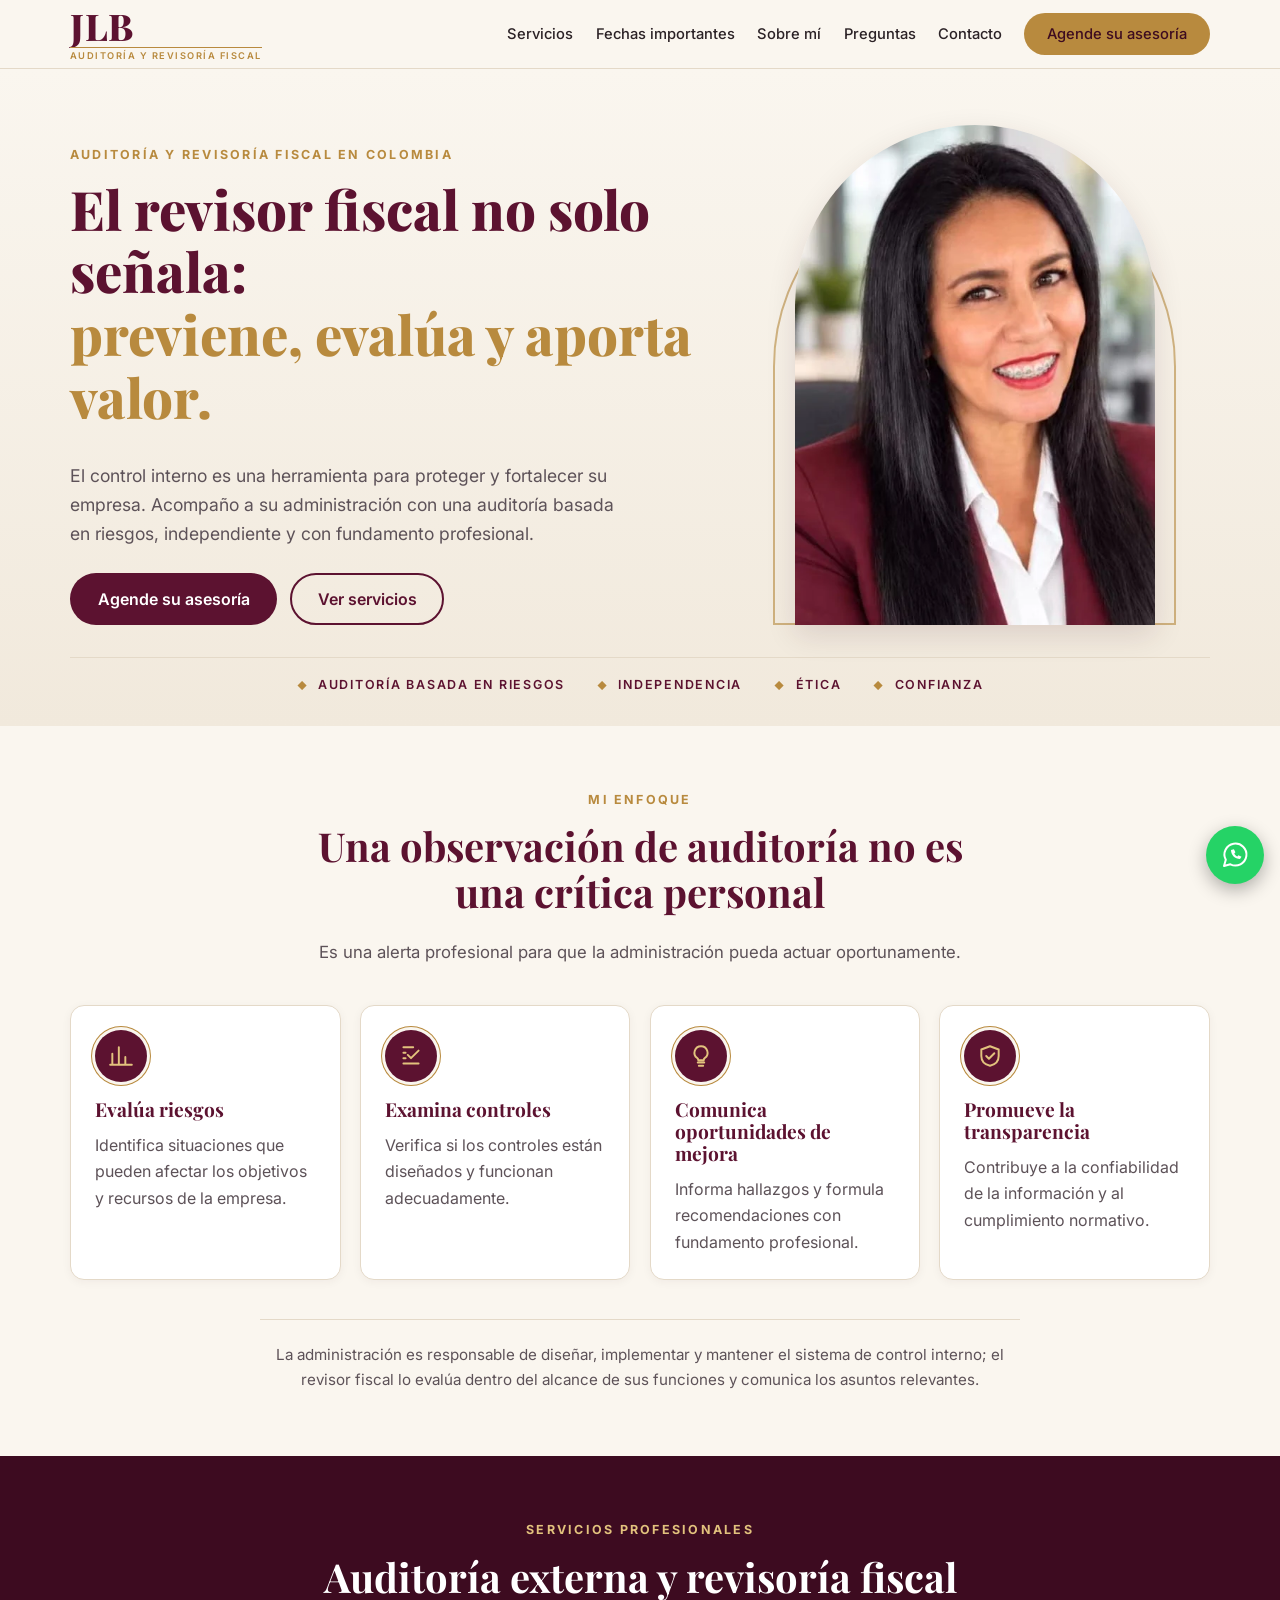
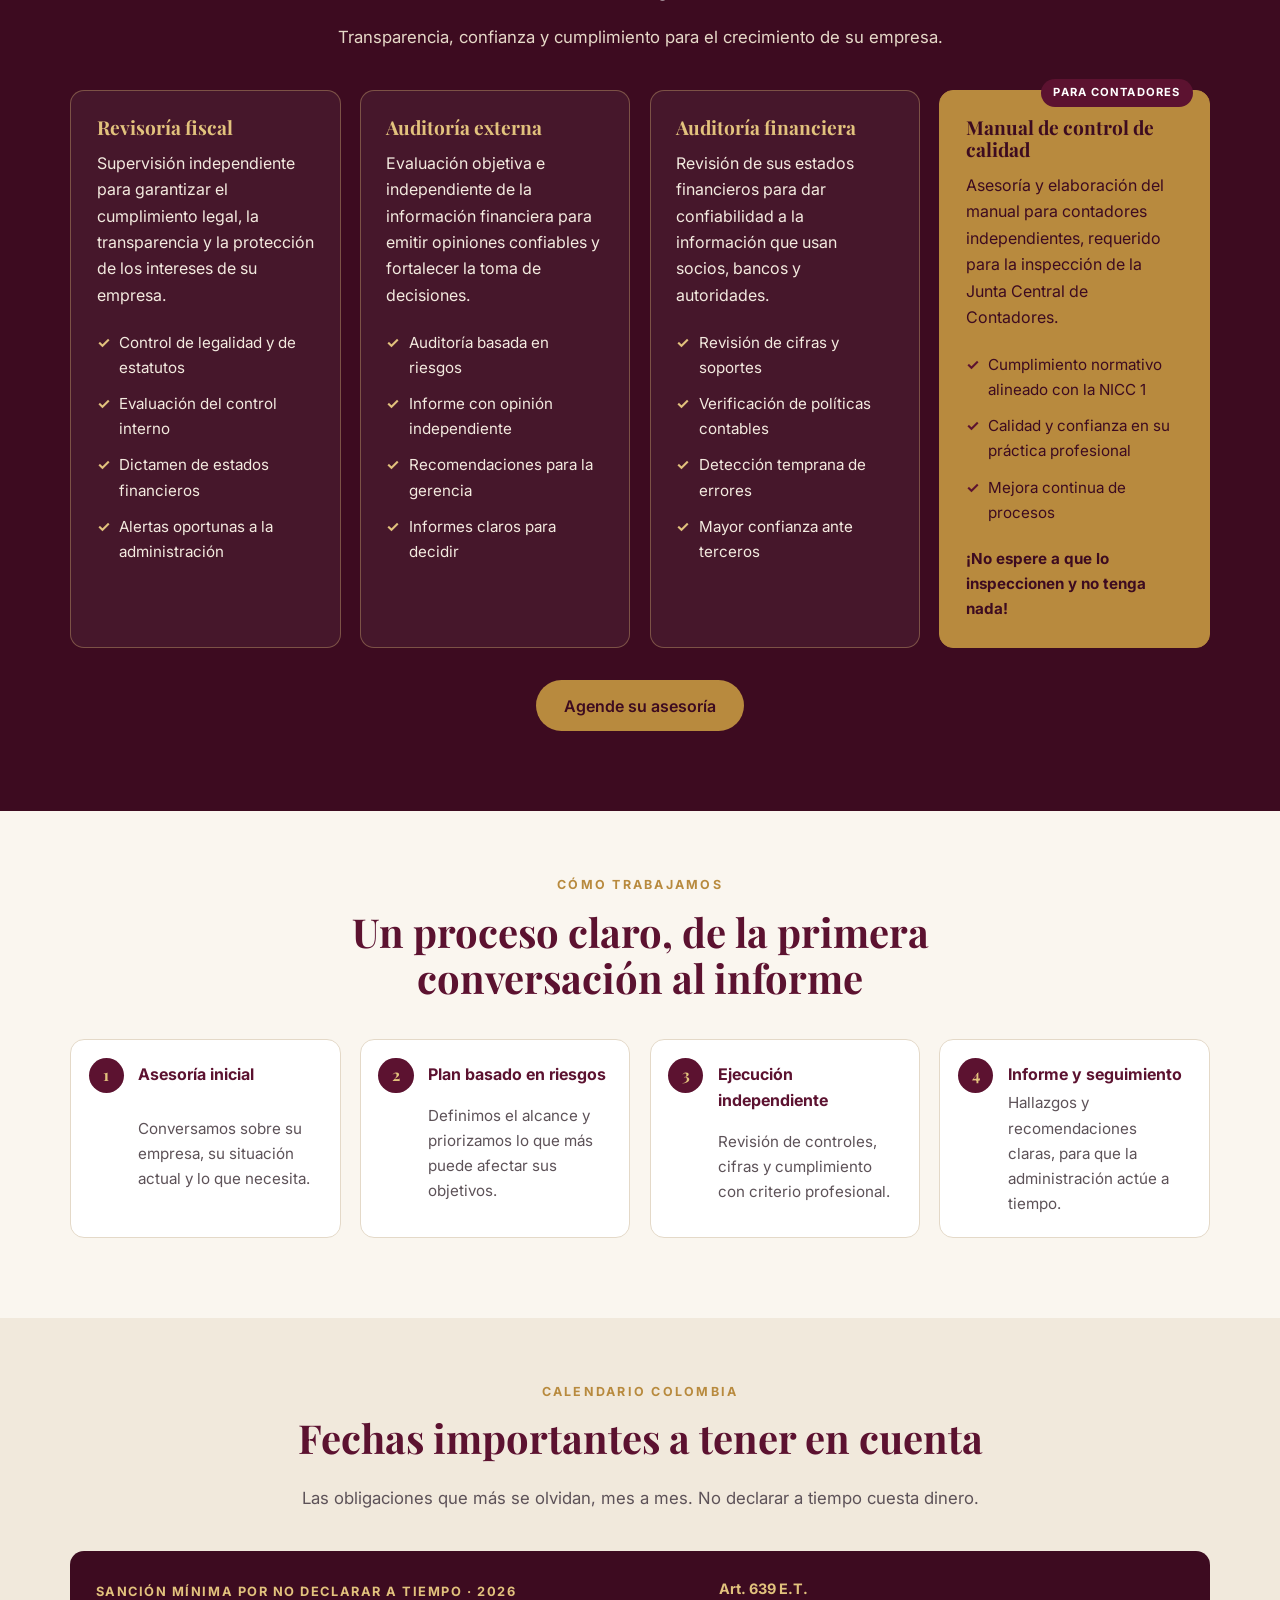
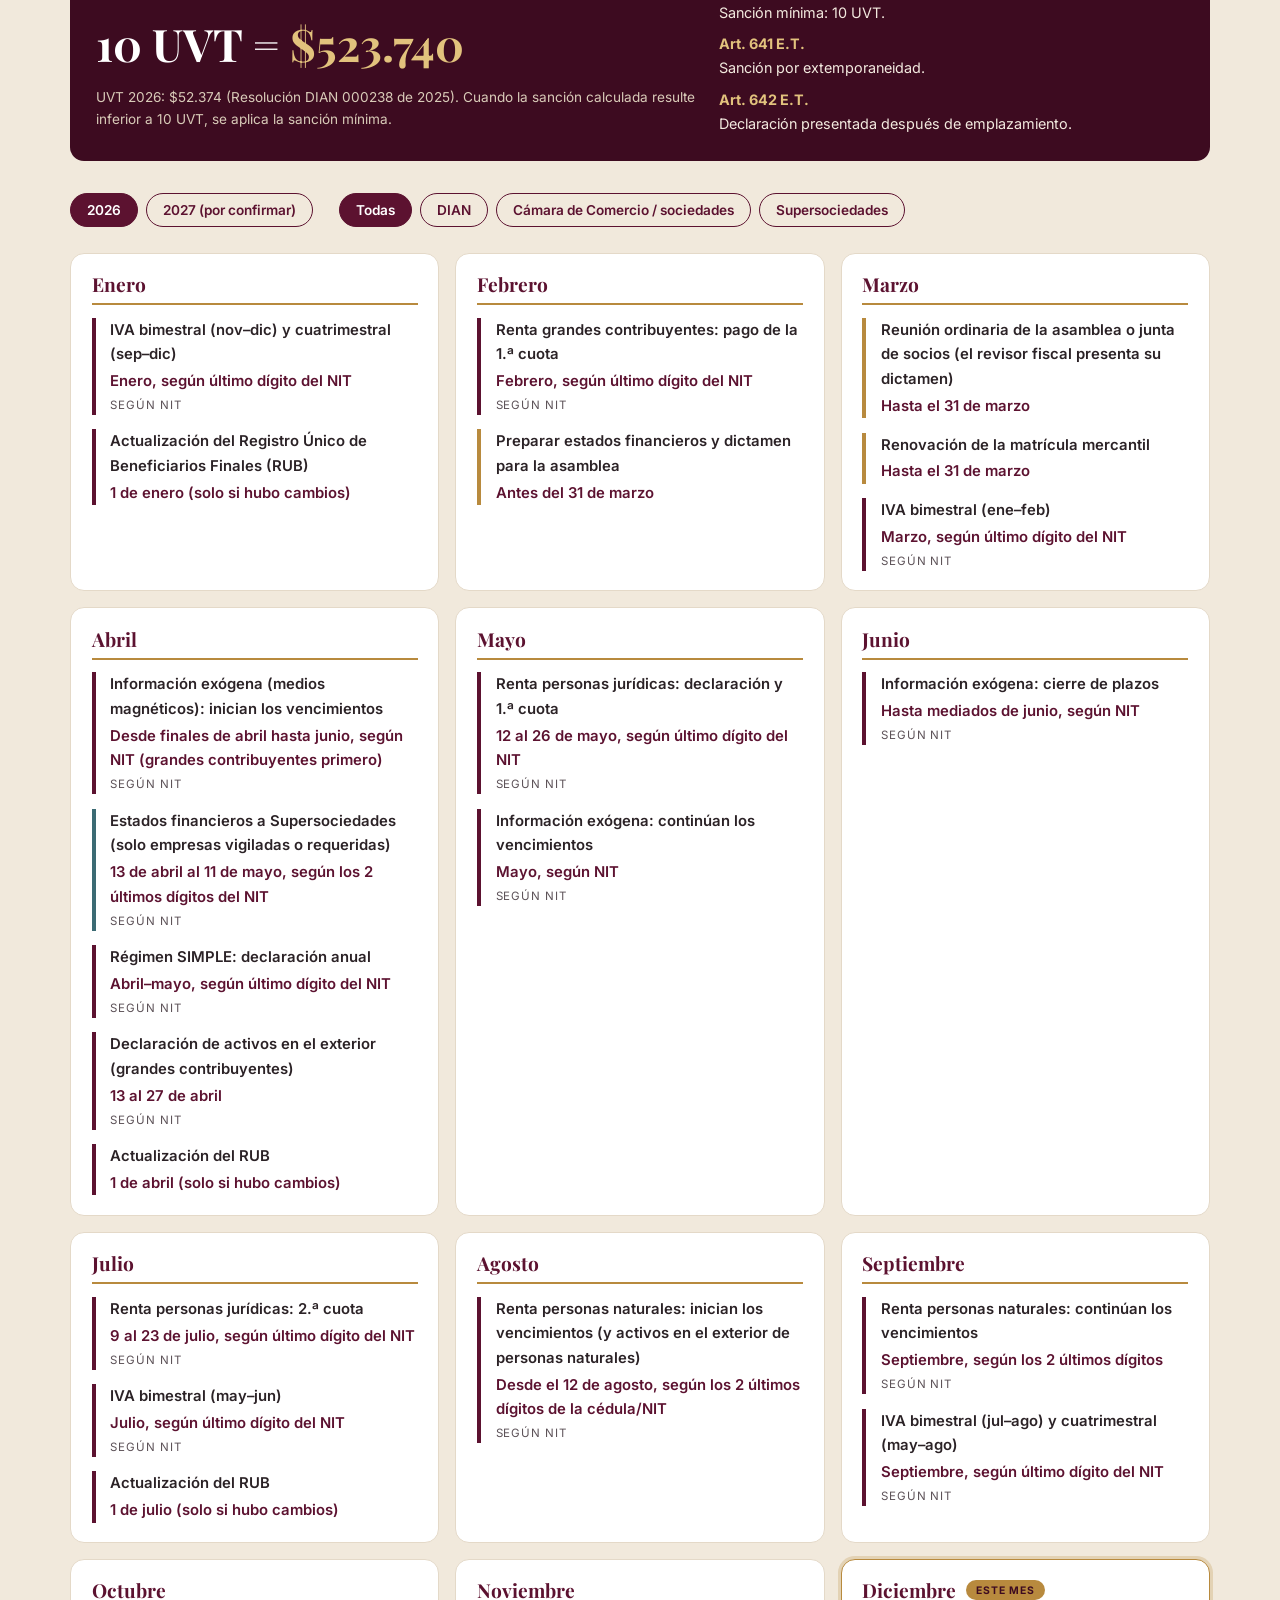
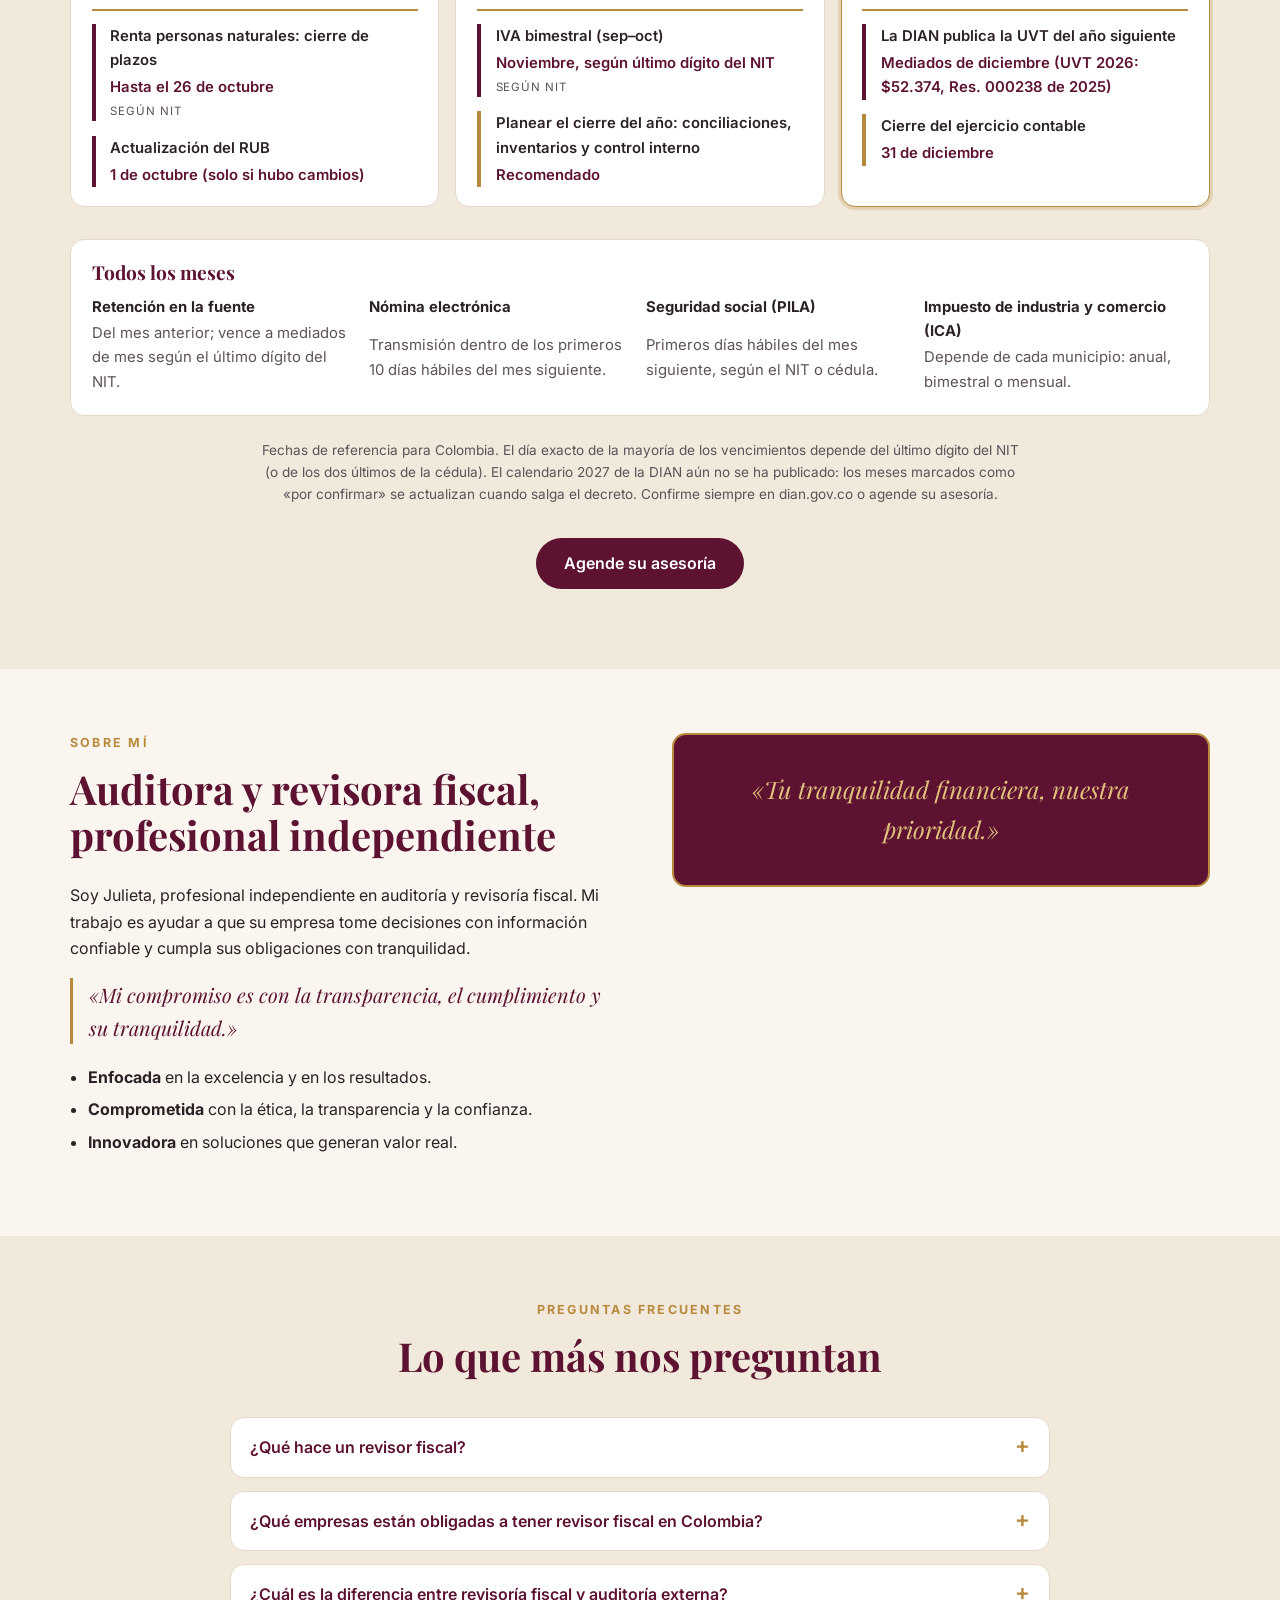
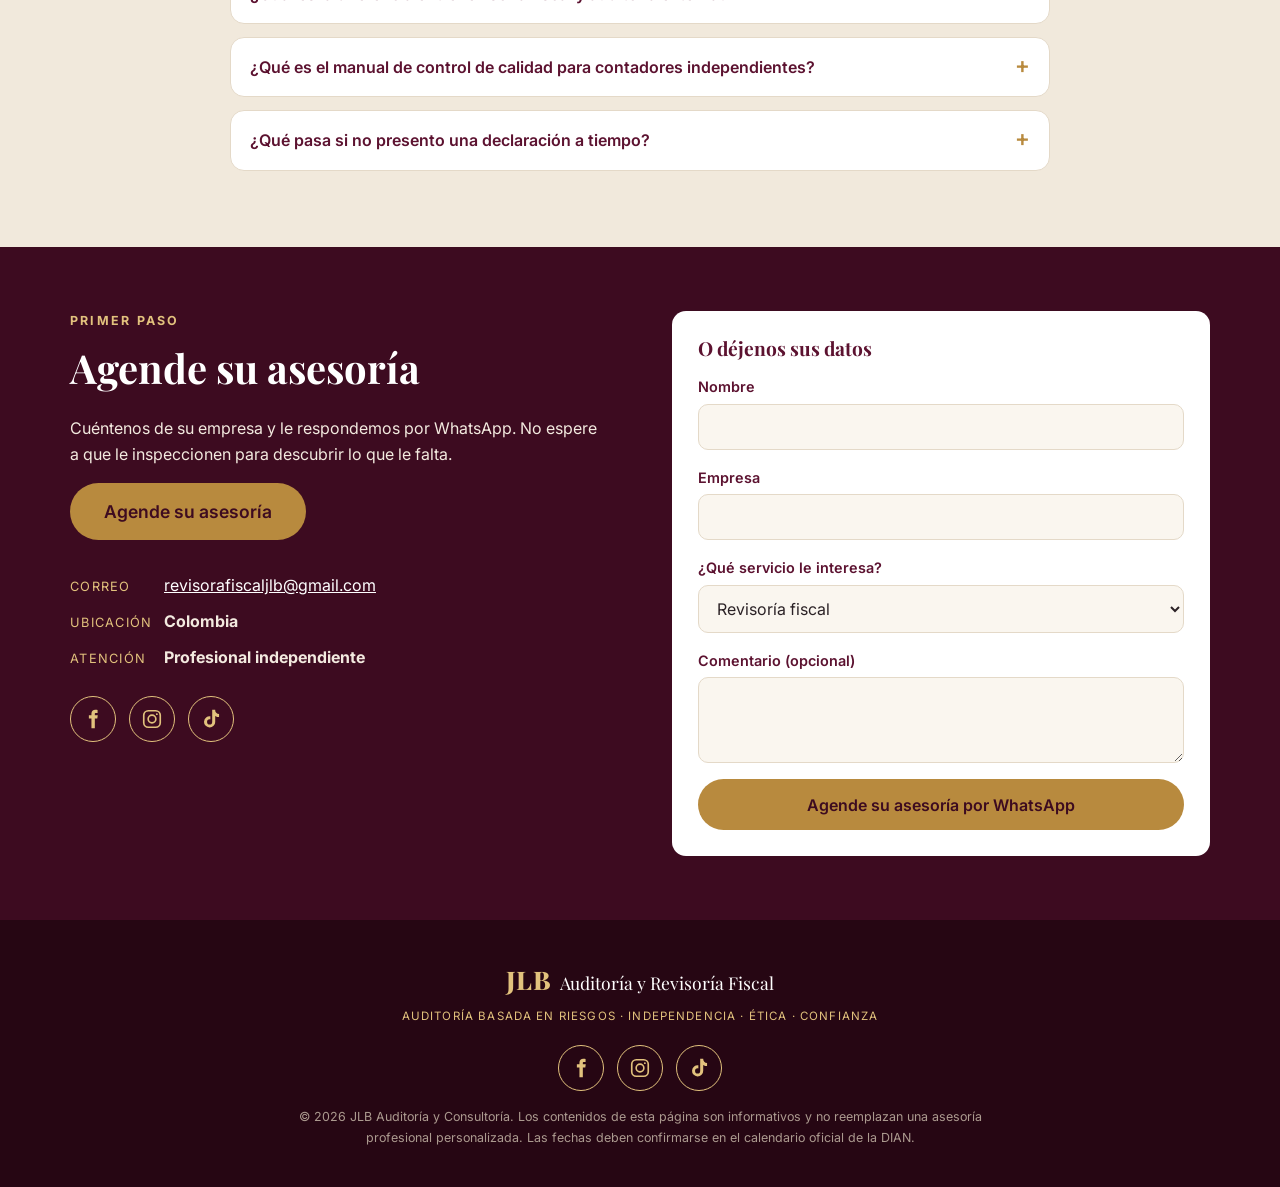
==== index.html @ ef933130 "Sitio web estático JLB Auditoría y Consultoría (versión inicial) Página responsive en HTML/CSS/JS: s" ====
<!DOCTYPE html>
<!--
  ==========================================================================
  JLB Auditoría y Consultoría · Sitio web estático (HTML + CSS + JS)
  --------------------------------------------------------------------------
  CÓMO EDITAR (guía rápida):
   - Textos de la página ............ este archivo (index.html)
   - WhatsApp, correo, botón ........ js/config.js
   - Fechas importantes ............. js/fechas.js
   - Colores y tipografías .......... css/styles.css (bloque ":root" al inicio)
   - Foto de Julieta ................ img/julieta.jpg / img/julieta.webp
  Busca la palabra "TODO" para ver lo que falta personalizar.
  Más instrucciones (dominio, Google) en LEEME.md
  ==========================================================================
-->
<html lang="es-CO">
<head>
  <meta charset="utf-8">
  <meta name="viewport" content="width=device-width, initial-scale=1">

  <!-- ===================== SEO (para aparecer en Google) ===================== -->
  <!-- Título que ve Google (idealmente 50-60 caracteres) -->
  <title>Revisoría fiscal y auditoría externa en Colombia | JLB Auditoría</title>
  <!-- Descripción que aparece bajo el título en Google (150-160 caracteres) -->
  <meta name="description" content="Revisoría fiscal, auditoría externa y financiera en Colombia. Auditoría basada en riesgos, independencia y ética. Agende su asesoría con JLB Auditoría y Consultoría.">
  <meta name="robots" content="index, follow, max-image-preview:large">
  <meta name="author" content="JLB Auditoría y Consultoría">
  <meta name="theme-color" content="#4a0e26">

  <!-- TODO: cuando compre el dominio, reemplace "https://www.jlbauditoria.com" (EJEMPLO)
       por el real aquí, en las etiquetas og:, en el JSON-LD de abajo, en sitemap.xml y robots.txt -->
  <link rel="canonical" href="https://www.jlbauditoria.com/">

  <!-- Vista previa al compartir en WhatsApp, Facebook, LinkedIn -->
  <meta property="og:type" content="website">
  <meta property="og:locale" content="es_CO">
  <meta property="og:site_name" content="JLB Auditoría y Consultoría">
  <meta property="og:title" content="Revisoría fiscal y auditoría externa en Colombia | JLB">
  <meta property="og:description" content="El revisor fiscal no solo señala: previene, evalúa y aporta valor. Agende su asesoría.">
  <meta property="og:url" content="https://www.jlbauditoria.com/">
  <meta property="og:image" content="https://www.jlbauditoria.com/img/og-image.jpg">
  <meta name="twitter:card" content="summary_large_image">

  <link rel="icon" type="image/svg+xml" href="img/favicon.svg">

  <!-- Tipografías (Google Fonts). Títulos: Playfair Display · Texto: Inter -->
  <link rel="preconnect" href="https://fonts.googleapis.com">
  <link rel="preconnect" href="https://fonts.gstatic.com" crossorigin>
  <link href="https://fonts.googleapis.com/css2?family=Inter:wght@400;500;600;700&family=Playfair+Display:wght@600;700;800&display=swap" rel="stylesheet">
  <link rel="stylesheet" href="css/styles.css">

  <!-- Datos estructurados: ayudan a Google a entender el negocio.
       TODO: al tener teléfono/ciudad/redes, se pueden agregar "telephone", "address" y "sameAs". -->
  <script type="application/ld+json">
  {
    "@context": "https://schema.org",
    "@type": "ProfessionalService",
    "name": "JLB Auditoría y Consultoría",
    "description": "Revisoría fiscal, auditoría externa y financiera, y manual de control de calidad para contadores independientes en Colombia.",
    "url": "https://www.jlbauditoria.com/",
    "image": "https://www.jlbauditoria.com/img/og-image.jpg",
    "email": "revisorafiscaljlb@gmail.com",
    "areaServed": { "@type": "Country", "name": "Colombia" },
    "knowsLanguage": "es",
    "serviceType": ["Revisoría fiscal", "Auditoría externa", "Auditoría financiera", "Manual de control de calidad para contadores"]
  }
  </script>
  <!-- Preguntas frecuentes (deben coincidir con la sección #preguntas) -->
  <script type="application/ld+json">
  {
    "@context": "https://schema.org",
    "@type": "FAQPage",
    "mainEntity": [
      { "@type": "Question", "name": "¿Qué hace un revisor fiscal?",
        "acceptedAnswer": { "@type": "Answer", "text": "Supervisa de forma independiente que la empresa cumpla la ley y sus estatutos, evalúa el control interno, da fe pública de la información financiera y alerta a la administración, a los socios y a las autoridades sobre riesgos e irregularidades." } },
      { "@type": "Question", "name": "¿Qué empresas están obligadas a tener revisor fiscal en Colombia?",
        "acceptedAnswer": { "@type": "Answer", "text": "Las sociedades por acciones, las sucursales de sociedades extranjeras y las demás sociedades comerciales cuyos activos brutos a 31 de diciembre del año anterior sean iguales o superiores a 5.000 salarios mínimos, o cuyos ingresos brutos sean iguales o superiores a 3.000 salarios mínimos (Ley 43 de 1990, art. 13). Cada caso debe verificarse." } },
      { "@type": "Question", "name": "¿Cuál es la diferencia entre revisoría fiscal y auditoría externa?",
        "acceptedAnswer": { "@type": "Answer", "text": "La revisoría fiscal es una función permanente exigida por la ley a ciertas empresas e incluye control de legalidad y fe pública. La auditoría externa es un encargo independiente, contratado de forma voluntaria o por requerimiento, que evalúa la información financiera y emite una opinión." } },
      { "@type": "Question", "name": "¿Qué es el manual de control de calidad para contadores independientes?",
        "acceptedAnswer": { "@type": "Answer", "text": "Es el documento que describe las políticas y procedimientos de calidad de la práctica profesional del contador, alineado con la NICC 1 y los estándares internacionales, y requerido en las inspecciones de la Junta Central de Contadores." } },
      { "@type": "Question", "name": "¿Qué pasa si no presento una declaración a tiempo?",
        "acceptedAnswer": { "@type": "Answer", "text": "Se genera sanción por extemporaneidad. La sanción mínima en materia tributaria es de 10 UVT; en 2026 equivale a $523.740 (UVT de $52.374)." } }
    ]
  }
  </script>
</head>

<body>
  <a class="saltar" href="#contenido">Saltar al contenido</a>

  <!-- ============================ ENCABEZADO ============================ -->
  <header class="encabezado">
    <div class="contenedor barra">
      <!-- Logo JLB (hecho con texto; para usar un archivo del logo, reemplace este bloque por <img src="img/logo.svg" alt="JLB">) -->
      <a class="logo" href="#inicio" aria-label="JLB Auditoría y Revisoría Fiscal - Inicio">
        <span class="logo-jlb">JLB</span>
        <span class="logo-sub">Auditoría y Revisoría Fiscal</span>
      </a>

      <button class="btn-menu" id="btn-menu" aria-expanded="false" aria-controls="menu" aria-label="Abrir menú">
        <span></span><span></span><span></span>
      </button>

      <nav class="menu" id="menu" aria-label="Principal">
        <a href="#servicios">Servicios</a>
        <a href="#fechas">Fechas importantes</a>
        <a href="#nosotros">Sobre mí</a>
        <a href="#preguntas">Preguntas</a>
        <a href="#contacto">Contacto</a>
        <!-- Botón WhatsApp: el número se cambia en js/config.js -->
        <a class="btn btn-dorado btn-menu-cta" data-wa data-boton href="#contacto">Agende su asesoría</a>
      </nav>
    </div>
  </header>

  <main id="contenido">

    <!-- ============================== INICIO ============================== -->
    <section class="hero" id="inicio">
      <div class="contenedor hero-grid">
        <div class="hero-texto">
          <p class="sobretitulo">Auditoría y revisoría fiscal en Colombia</p>
          <h1>El revisor fiscal no solo señala: <span>previene, evalúa y aporta valor.</span></h1>
          <p class="hero-sub">El control interno es una herramienta para proteger y fortalecer su empresa. Acompaño a su administración con una auditoría basada en riesgos, independiente y con fundamento profesional.</p>
          <div class="hero-botones">
            <a class="btn btn-vino" data-wa data-boton href="#contacto">Agende su asesoría</a>
            <a class="btn btn-borde" href="#servicios">Ver servicios</a>
          </div>
        </div>

        <figure class="hero-foto">
          <picture>
            <source srcset="img/julieta.webp" type="image/webp">
            <!-- TODO: cambiar el alt por el nombre completo de Julieta -->
            <img src="img/julieta.jpg" width="508" height="705" alt="Julieta, revisora fiscal y auditora independiente, sonriendo con saco color vino" fetchpriority="high">
          </picture>
        </figure>
      </div>

      <!-- Valores (de sus piezas gráficas) -->
      <ul class="contenedor valores" aria-label="Principios de trabajo">
        <li>Auditoría basada en riesgos</li>
        <li>Independencia</li>
        <li>Ética</li>
        <li>Confianza</li>
      </ul>
    </section>

    <!-- ============================== ENFOQUE ============================== -->
    <section class="seccion" id="enfoque">
      <div class="contenedor">
        <header class="seccion-cab">
          <p class="sobretitulo">Mi enfoque</p>
          <h2>Una observación de auditoría no es una crítica personal</h2>
          <p>Es una alerta profesional para que la administración pueda actuar oportunamente.</p>
        </header>

        <div class="tarjetas cuatro">
          <article class="tarjeta">
            <span class="icono" aria-hidden="true"><svg viewBox="0 0 24 24"><path d="M4 20V10M10 20V4M16 20v-7M22 20H2"/></svg></span>
            <h3>Evalúa riesgos</h3>
            <p>Identifica situaciones que pueden afectar los objetivos y recursos de la empresa.</p>
          </article>
          <article class="tarjeta">
            <span class="icono" aria-hidden="true"><svg viewBox="0 0 24 24"><path d="M9 11l3 3 7-7M5 4h9M5 9h2M5 14h2M5 19h14"/></svg></span>
            <h3>Examina controles</h3>
            <p>Verifica si los controles están diseñados y funcionan adecuadamente.</p>
          </article>
          <article class="tarjeta">
            <span class="icono" aria-hidden="true"><svg viewBox="0 0 24 24"><path d="M9 18h6M10 21h4M12 3a6 6 0 0 0-3.5 10.9c.6.5 1 1.2 1 2v.1h5v-.1c0-.8.4-1.5 1-2A6 6 0 0 0 12 3z"/></svg></span>
            <h3>Comunica oportunidades de mejora</h3>
            <p>Informa hallazgos y formula recomendaciones con fundamento profesional.</p>
          </article>
          <article class="tarjeta">
            <span class="icono" aria-hidden="true"><svg viewBox="0 0 24 24"><path d="M12 3l8 3v6c0 5-3.5 8-8 9-4.5-1-8-4-8-9V6l8-3zM8.5 12l2.5 2.5L16 9.5"/></svg></span>
            <h3>Promueve la transparencia</h3>
            <p>Contribuye a la confiabilidad de la información y al cumplimiento normativo.</p>
          </article>
        </div>

        <p class="nota-responsabilidad">La administración es responsable de diseñar, implementar y mantener el sistema de control interno; el revisor fiscal lo evalúa dentro del alcance de sus funciones y comunica los asuntos relevantes.</p>
      </div>
    </section>

    <!-- ============================= SERVICIOS ============================= -->
    <section class="seccion seccion-oscura" id="servicios">
      <div class="contenedor">
        <header class="seccion-cab">
          <p class="sobretitulo">Servicios profesionales</p>
          <h2>Auditoría externa y revisoría fiscal</h2>
          <p>Transparencia, confianza y cumplimiento para el crecimiento de su empresa.</p>
        </header>

        <div class="tarjetas servicios">
          <article class="servicio">
            <h3>Revisoría fiscal</h3>
            <p>Supervisión independiente para garantizar el cumplimiento legal, la transparencia y la protección de los intereses de su empresa.</p>
            <ul>
              <li>Control de legalidad y de estatutos</li>
              <li>Evaluación del control interno</li>
              <li>Dictamen de estados financieros</li>
              <li>Alertas oportunas a la administración</li>
            </ul>
          </article>

          <article class="servicio">
            <h3>Auditoría externa</h3>
            <p>Evaluación objetiva e independiente de la información financiera para emitir opiniones confiables y fortalecer la toma de decisiones.</p>
            <ul>
              <li>Auditoría basada en riesgos</li>
              <li>Informe con opinión independiente</li>
              <li>Recomendaciones para la gerencia</li>
              <li>Informes claros para decidir</li>
            </ul>
          </article>

          <article class="servicio">
            <h3>Auditoría financiera</h3>
            <p>Revisión de sus estados financieros para dar confiabilidad a la información que usan socios, bancos y autoridades.</p>
            <ul>
              <li>Revisión de cifras y soportes</li>
              <li>Verificación de políticas contables</li>
              <li>Detección temprana de errores</li>
              <li>Mayor confianza ante terceros</li>
            </ul>
          </article>

          <article class="servicio destacado">
            <span class="cinta">Para contadores</span>
            <h3>Manual de control de calidad</h3>
            <p>Asesoría y elaboración del manual para contadores independientes, requerido para la inspección de la Junta Central de Contadores.</p>
            <ul>
              <li>Cumplimiento normativo alineado con la NICC 1</li>
              <li>Calidad y confianza en su práctica profesional</li>
              <li>Mejora continua de procesos</li>
            </ul>
            <p class="alerta">¡No espere a que lo inspeccionen y no tenga nada!</p>
          </article>
        </div>

        <p class="centro"><a class="btn btn-dorado" data-wa data-boton href="#contacto">Agende su asesoría</a></p>
      </div>
    </section>

    <!-- ========================== COMO TRABAJAMOS ========================== -->
    <section class="seccion" id="proceso">
      <div class="contenedor">
        <header class="seccion-cab">
          <p class="sobretitulo">Cómo trabajamos</p>
          <h2>Un proceso claro, de la primera conversación al informe</h2>
        </header>
        <!-- TODO: ajustar estos pasos a la metodología real de Julieta -->
        <ol class="pasos">
          <li><strong>Asesoría inicial</strong><span>Conversamos sobre su empresa, su situación actual y lo que necesita.</span></li>
          <li><strong>Plan basado en riesgos</strong><span>Definimos el alcance y priorizamos lo que más puede afectar sus objetivos.</span></li>
          <li><strong>Ejecución independiente</strong><span>Revisión de controles, cifras y cumplimiento con criterio profesional.</span></li>
          <li><strong>Informe y seguimiento</strong><span>Hallazgos y recomendaciones claras, para que la administración actúe a tiempo.</span></li>
        </ol>
      </div>
    </section>

    <!-- ========================= FECHAS IMPORTANTES ========================= -->
    <section class="seccion seccion-marfil" id="fechas">
      <div class="contenedor">
        <header class="seccion-cab">
          <p class="sobretitulo">Calendario Colombia</p>
          <h2>Fechas importantes a tener en cuenta</h2>
          <p>Las obligaciones que más se olvidan, mes a mes. No declarar a tiempo cuesta dinero.</p>
        </header>

        <!-- Sanción mínima (de su pieza gráfica "Valor de la sanción mínima"). Valor 2026: UVT $52.374 x 10 -->
        <aside class="sancion">
          <div>
            <p class="sancion-tit">Sanción mínima por no declarar a tiempo · 2026</p>
            <p class="sancion-valor">10 UVT = <strong>$523.740</strong></p>
            <p class="sancion-peq">UVT 2026: $52.374 (Resolución DIAN 000238 de 2025). Cuando la sanción calculada resulte inferior a 10 UVT, se aplica la sanción mínima.</p>
          </div>
          <ul class="sancion-art">
            <li><strong>Art. 639 E.T.</strong> Sanción mínima: 10 UVT.</li>
            <li><strong>Art. 641 E.T.</strong> Sanción por extemporaneidad.</li>
            <li><strong>Art. 642 E.T.</strong> Declaración presentada después de emplazamiento.</li>
          </ul>
        </aside>

        <!-- Controles: año y tipo de obligación -->
        <div class="controles">
          <div class="grupo" role="group" aria-label="Año">
            <button type="button" class="chip" data-anio-btn="2026" aria-pressed="true">2026</button>
            <button type="button" class="chip" data-anio-btn="2027" aria-pressed="false">2027 (por confirmar)</button>
          </div>
          <div class="grupo" role="group" aria-label="Tipo de obligación">
            <button type="button" class="chip" data-filtro="todas" aria-pressed="true">Todas</button>
            <button type="button" class="chip" data-filtro="dian" aria-pressed="false">DIAN</button>
            <button type="button" class="chip" data-filtro="mercantil" aria-pressed="false">Cámara de Comercio / sociedades</button>
            <button type="button" class="chip" data-filtro="super" aria-pressed="false">Supersociedades</button>
          </div>
        </div>

        <!-- Las tarjetas por mes las dibuja js/main.js con los datos de js/fechas.js -->
        <div class="meses" id="fechas-lista">
          <noscript><p>Active JavaScript para ver el calendario, o consulte el calendario oficial en dian.gov.co.</p></noscript>
        </div>

        <div class="mensuales">
          <h3>Todos los meses</h3>
          <ul id="fechas-mensuales"></ul>
        </div>

        <p class="aviso" id="fechas-aviso"></p>
        <p class="centro"><a class="btn btn-vino" data-wa data-wa-msg="Hola Julieta, quiero revisar las fechas y obligaciones de mi empresa." data-boton href="#contacto">Agende su asesoría</a></p>
      </div>
    </section>

    <!-- ============================== SOBRE MÍ ============================== -->
    <section class="seccion" id="nosotros">
      <div class="contenedor dos-col">
        <div>
          <p class="sobretitulo">Sobre mí</p>
          <h2>Auditora y revisora fiscal, profesional independiente</h2>
          <!-- TODO: reemplazar por la biografía real de Julieta: nombre completo, formación,
               tarjeta profesional, años de experiencia, sectores donde ha trabajado. -->
          <p>Soy Julieta, profesional independiente en auditoría y revisoría fiscal. Mi trabajo es ayudar a que su empresa tome decisiones con información confiable y cumpla sus obligaciones con tranquilidad.</p>
          <p class="compromiso">«Mi compromiso es con la transparencia, el cumplimiento y su tranquilidad.»</p>
          <ul class="atributos">
            <li><strong>Enfocada</strong> en la excelencia y en los resultados.</li>
            <li><strong>Comprometida</strong> con la ética, la transparencia y la confianza.</li>
            <li><strong>Innovadora</strong> en soluciones que generan valor real.</li>
          </ul>
        </div>
        <!-- TODO: cuando haya una foto de oficina/equipo, se puede agregar aquí -->
        <aside class="cita">
          <p>«Tu tranquilidad financiera, nuestra prioridad.»</p>
        </aside>
      </div>
    </section>

    <!-- ========================= PREGUNTAS FRECUENTES ========================= -->
    <section class="seccion seccion-marfil" id="preguntas">
      <div class="contenedor angosto">
        <header class="seccion-cab">
          <p class="sobretitulo">Preguntas frecuentes</p>
          <h2>Lo que más nos preguntan</h2>
        </header>

        <!-- Si cambia una respuesta, cámbiela también en el JSON-LD (FAQPage) del <head> -->
        <details>
          <summary>¿Qué hace un revisor fiscal?</summary>
          <p>Supervisa de forma independiente que la empresa cumpla la ley y sus estatutos, evalúa el control interno, da fe pública de la información financiera y alerta a la administración, a los socios y a las autoridades sobre riesgos e irregularidades.</p>
        </details>
        <details>
          <summary>¿Qué empresas están obligadas a tener revisor fiscal en Colombia?</summary>
          <p>Las sociedades por acciones, las sucursales de sociedades extranjeras y las demás sociedades comerciales cuyos activos brutos a 31 de diciembre del año anterior sean iguales o superiores a 5.000 salarios mínimos, o cuyos ingresos brutos sean iguales o superiores a 3.000 salarios mínimos (Ley 43 de 1990, art. 13). Cada caso debe verificarse: agende su asesoría y lo revisamos.</p>
        </details>
        <details>
          <summary>¿Cuál es la diferencia entre revisoría fiscal y auditoría externa?</summary>
          <p>La revisoría fiscal es una función permanente exigida por la ley a ciertas empresas e incluye control de legalidad y fe pública. La auditoría externa es un encargo independiente, contratado de forma voluntaria o por requerimiento, que evalúa la información financiera y emite una opinión.</p>
        </details>
        <details>
          <summary>¿Qué es el manual de control de calidad para contadores independientes?</summary>
          <p>Es el documento que describe las políticas y procedimientos de calidad de la práctica profesional del contador, alineado con la NICC 1 y los estándares internacionales, y requerido en las inspecciones de la Junta Central de Contadores.</p>
        </details>
        <details>
          <summary>¿Qué pasa si no presento una declaración a tiempo?</summary>
          <p>Se genera sanción por extemporaneidad. La sanción mínima en materia tributaria es de 10 UVT; en 2026 equivale a $523.740 (UVT de $52.374).</p>
        </details>
      </div>
    </section>

    <!-- ============================== CONTACTO ============================== -->
    <section class="seccion seccion-oscura" id="contacto">
      <div class="contenedor dos-col">
        <div>
          <p class="sobretitulo">Primer paso</p>
          <h2>Agende su asesoría</h2>
          <p>Cuéntenos de su empresa y le respondemos por WhatsApp. No espere a que le inspeccionen para descubrir lo que le falta.</p>
          <a class="btn btn-dorado btn-grande" data-wa data-boton href="#contacto">Agende su asesoría</a>
          <ul class="datos">
            <li><span>Correo</span> <a data-email href="#"></a></li>
            <li><span>Ubicación</span> <b data-ubicacion></b></li>
            <li><span>Atención</span> <b>Profesional independiente</b></li>
          </ul>

          <!-- Redes sociales (sección Contacto). Los enlaces se cambian en js/config.js (bloque "redes").
               Cada <a data-red="..."> recibe su enlace automáticamente desde js/main.js.
               Cada icono es un dibujo SVG (se ve nítido en cualquier tamaño y toma el color del texto). -->
          <ul class="redes" aria-label="Redes sociales">
            <li><a data-red="facebook" href="#" aria-label="Facebook de JLB"><svg viewBox="0 0 24 24" aria-hidden="true"><path fill="currentColor" d="M14 8V6.500c0-.7.200-1.100 1.200-1.100H17V2.200C16.600 2.100 15.600 2 14.500 2 12 2 10.300 3.500 10.300 6.200V8H7.500v3.500h2.800V22H14V11.500h2.700L17.200 8H14z"/></svg></a></li>
            <li><a data-red="instagram" href="#" aria-label="Instagram de JLB"><svg viewBox="0 0 24 24" aria-hidden="true" fill="none" stroke="currentColor" stroke-width="1.8"><rect x="3" y="3" width="18" height="18" rx="5"/><circle cx="12" cy="12" r="4.200"/><circle cx="17.300" cy="6.700" r="1" fill="currentColor" stroke="none"/></svg></a></li>
            <li><a data-red="tiktok" href="#" aria-label="TikTok de JLB"><svg viewBox="0 0 24 24" aria-hidden="true"><path fill="currentColor" d="M16.600 2h-3.300v13.200a2.800 2.800 0 1 1-2.800-2.800c.3 0 .6 0 .8.100V9.100A6.100 6.100 0 1 0 16.600 15V8.600a7.500 7.500 0 0 0 4.200 1.300V6.600A4.300 4.300 0 0 1 16.600 2z"/></svg></a></li>
          </ul>
        </div>

        <!-- Este formulario no guarda nada en un servidor: arma el mensaje y abre WhatsApp -->
        <form class="formulario" id="form-asesoria">
          <h3>O déjenos sus datos</h3>
          <label>Nombre
            <input type="text" name="nombre" required autocomplete="name">
          </label>
          <label>Empresa
            <input type="text" name="empresa" autocomplete="organization">
          </label>
          <label>¿Qué servicio le interesa?
            <select name="servicio">
              <option>Revisoría fiscal</option>
              <option>Auditoría externa</option>
              <option>Auditoría financiera</option>
              <option>Manual de control de calidad (contadores)</option>
              <option>Aún no lo sé, necesito orientación</option>
            </select>
          </label>
          <label>Comentario (opcional)
            <textarea name="mensaje" rows="3"></textarea>
          </label>
          <button class="btn btn-dorado" type="submit">Agende su asesoría por WhatsApp</button>
        </form>
      </div>
    </section>
  </main>

  <!-- ============================== PIE DE PÁGINA ============================== -->
  <footer class="pie">
    <div class="contenedor">
      <p class="pie-logo"><span class="logo-jlb">JLB</span> Auditoría y Revisoría Fiscal</p>
      <p class="pie-lema">Auditoría basada en riesgos · Independencia · Ética · Confianza</p>

      <!-- Redes sociales (pie de página). Mismos enlaces que en Contacto: se editan en js/config.js -->
      <ul class="redes redes-pie" aria-label="Redes sociales">
        <li><a data-red="facebook" href="#" aria-label="Facebook de JLB"><svg viewBox="0 0 24 24" aria-hidden="true"><path fill="currentColor" d="M14 8V6.500c0-.7.200-1.100 1.200-1.100H17V2.200C16.600 2.100 15.600 2 14.500 2 12 2 10.300 3.500 10.300 6.200V8H7.500v3.500h2.800V22H14V11.500h2.700L17.200 8H14z"/></svg></a></li>
        <li><a data-red="instagram" href="#" aria-label="Instagram de JLB"><svg viewBox="0 0 24 24" aria-hidden="true" fill="none" stroke="currentColor" stroke-width="1.8"><rect x="3" y="3" width="18" height="18" rx="5"/><circle cx="12" cy="12" r="4.200"/><circle cx="17.300" cy="6.700" r="1" fill="currentColor" stroke="none"/></svg></a></li>
        <li><a data-red="tiktok" href="#" aria-label="TikTok de JLB"><svg viewBox="0 0 24 24" aria-hidden="true"><path fill="currentColor" d="M16.600 2h-3.300v13.200a2.800 2.800 0 1 1-2.800-2.800c.3 0 .6 0 .8.100V9.100A6.100 6.100 0 1 0 16.600 15V8.600a7.500 7.500 0 0 0 4.200 1.300V6.600A4.300 4.300 0 0 1 16.600 2z"/></svg></a></li>
      </ul>
      <p class="pie-legal">© <span data-anio></span> JLB Auditoría y Consultoría. Los contenidos de esta página son informativos y no reemplazan una asesoría profesional personalizada. Las fechas deben confirmarse en el calendario oficial de la DIAN.</p>
      <!-- TODO: agregar enlaces a Política de tratamiento de datos (Ley 1581 de 2012) cuando exista -->
    </div>
  </footer>

  <!-- Botón flotante de WhatsApp (siempre visible en celular) -->
  <a class="wa-flotante" data-wa href="#contacto" aria-label="Escribir por WhatsApp">
    <svg viewBox="0 0 32 32" aria-hidden="true" fill="none" stroke="currentColor" stroke-width="2" stroke-linecap="round" stroke-linejoin="round"><path d="M5 27l1.8-6.2A11 11 0 1 1 11.400 25.300L5 27z"/><path d="M12 11c0 5 4 9 9 9l1.500-2.200-3-1.500-1.200 1.100c-1.300-.5-2.500-1.700-3-3l1.100-1.200-1.500-3L12 11z" fill="currentColor" stroke="none"/></svg>
  </a>

  <script src="js/config.js"></script>
  <script src="js/fechas.js"></script>
  <script src="js/main.js"></script>
</body>
</html>
---- css/styles.css ----
/* ==========================================================================
   ESTILOS · JLB Auditoría y Consultoría
   Diseño adaptable (responsive): se escribe primero para celular y luego se
   amplía para pantallas grandes con @media (min-width: ...).
   ========================================================================== */

/* ---------- COLORES Y MEDIDAS (cambie aquí la identidad visual) ---------- */
:root {
  --vino:         #5c1230;   /* color principal (vino/guinda del logo) */
  --vino-oscuro:  #3d0b20;   /* fondos oscuros */
  --vino-medio:   #7a1f3f;
  --dorado:       #b88a3e;   /* detalles y botones secundarios */
  --dorado-claro: #e2c27d;
  --marfil:       #faf6ef;   /* fondo claro */
  --marfil-2:     #f1e9dc;
  --texto:        #2b2226;
  --texto-suave:  #5d5258;
  --borde:        #e4d9c8;

  --fuente-titulos: "Playfair Display", Georgia, "Times New Roman", serif;
  --fuente-texto:   "Inter", system-ui, -apple-system, "Segoe UI", Arial, sans-serif;
  --radio: 14px;
  --sombra: 0 10px 30px rgba(61, 11, 32, .12);
}

/* ---------- BASE ---------- */
*, *::before, *::after { box-sizing: border-box; }
html { scroll-behavior: smooth; scroll-padding-top: 76px; }
body {
  margin: 0;
  font-family: var(--fuente-texto);
  font-size: 1rem;
  line-height: 1.65;
  color: var(--texto);
  background: var(--marfil);
  -webkit-font-smoothing: antialiased;
}
img { max-width: 100%; height: auto; display: block; }
h1, h2, h3 { font-family: var(--fuente-titulos); line-height: 1.15; margin: 0 0 .6em; color: var(--vino); }
h1 { font-size: clamp(2rem, 6.2vw, 3.4rem); font-weight: 800; }
h2 { font-size: clamp(1.6rem, 4.4vw, 2.5rem); font-weight: 700; }
h3 { font-size: 1.2rem; font-weight: 700; }
p { margin: 0 0 1em; }
a { color: var(--vino); }
:focus-visible { outline: 3px solid var(--dorado); outline-offset: 3px; }

.saltar { position: absolute; left: -999px; top: 0; background: var(--vino); color: #fff; padding: .6rem 1rem; z-index: 100; }
.saltar:focus { left: 0; }

.contenedor { width: min(1140px, 100% - 2.4rem); margin-inline: auto; }
.contenedor.angosto { width: min(820px, 100% - 2.4rem); }
.centro { text-align: center; margin-top: 2rem; }

/* ---------- BOTONES ---------- */
.btn {
  display: inline-block; text-align: center; text-decoration: none; cursor: pointer;
  font: 600 1rem var(--fuente-texto); padding: .85rem 1.6rem; border-radius: 999px;
  border: 2px solid transparent; transition: transform .15s, box-shadow .15s, background .15s;
}
.btn:hover { transform: translateY(-2px); box-shadow: var(--sombra); }
.btn-vino   { background: var(--vino); color: #fff; }
.btn-vino:hover { background: var(--vino-medio); }
.btn-dorado { background: var(--dorado); color: var(--vino-oscuro); }
.btn-dorado:hover { background: var(--dorado-claro); }
.btn-borde  { border-color: var(--vino); color: var(--vino); background: transparent; }
.btn-grande { font-size: 1.1rem; padding: 1rem 2rem; }

/* ---------- ENCABEZADO ---------- */
.encabezado { position: sticky; top: 0; z-index: 50; background: rgba(250, 246, 239, .96); backdrop-filter: blur(6px); border-bottom: 1px solid var(--borde); }
.barra { display: flex; align-items: center; justify-content: space-between; min-height: 68px; }

/* Logo hecho con texto */
.logo { text-decoration: none; display: flex; flex-direction: column; line-height: 1; }
.logo-jlb { font-family: var(--fuente-titulos); font-weight: 800; font-size: 2rem; letter-spacing: .02em; color: var(--vino); }
.logo-sub { font-size: .58rem; letter-spacing: .16em; text-transform: uppercase; color: var(--dorado); font-weight: 600; margin-top: 2px; border-top: 1px solid var(--dorado); padding-top: 3px; }

.btn-menu { background: none; border: 0; width: 44px; height: 44px; display: grid; place-content: center; gap: 5px; cursor: pointer; }
.btn-menu span { display: block; width: 24px; height: 2px; background: var(--vino); }
.menu { display: none; position: absolute; left: 0; right: 0; top: 100%; background: var(--marfil); border-bottom: 1px solid var(--borde); padding: 1rem 1.2rem 1.4rem; flex-direction: column; gap: .2rem; }
.menu.abierto { display: flex; }
.menu a { text-decoration: none; color: var(--texto); font-weight: 500; padding: .7rem .2rem; }
.menu .btn-menu-cta { margin-top: .6rem; color: var(--vino-oscuro); }

/* ---------- HERO ---------- */
.hero { background: linear-gradient(180deg, var(--marfil) 0%, var(--marfil-2) 100%); padding: 2.2rem 0 0; overflow: hidden; }
.hero-grid { display: grid; gap: 2rem; align-items: end; }
.sobretitulo { text-transform: uppercase; letter-spacing: .18em; font-size: .78rem; font-weight: 700; color: var(--dorado); margin-bottom: .8rem; }
.hero h1 span { color: var(--dorado); display: block; }
.hero-sub { font-size: 1.1rem; color: var(--texto-suave); max-width: 560px; }
.hero-botones { display: flex; flex-wrap: wrap; gap: .8rem; margin-top: 1.6rem; }
.hero-foto { margin: 0; justify-self: center; width: min(360px, 86%); position: relative; }
.hero-foto::before { content: ""; position: absolute; inset: 8% -6% 0 -6%; border-radius: 999px 999px 0 0; border: 2px solid var(--dorado); opacity: .6; }
.hero-foto img { position: relative; border-radius: 999px 999px 0 0; box-shadow: var(--sombra); }

.valores { list-style: none; padding: 1.1rem 0; margin-top: 2rem; display: flex; flex-wrap: wrap; justify-content: center; gap: .4rem 2rem; border-top: 1px solid var(--borde); font-size: .78rem; letter-spacing: .14em; text-transform: uppercase; font-weight: 600; color: var(--vino); }
.valores li::before { content: "◆"; color: var(--dorado); margin-right: .6rem; font-size: .6rem; }

/* ---------- SECCIONES ---------- */
.seccion { padding: 4rem 0; }
.seccion-marfil { background: var(--marfil-2); }
.seccion-oscura { background: var(--vino-oscuro); color: #f3eadf; }
.seccion-oscura h2, .seccion-oscura h3 { color: #fff; }
.seccion-oscura .sobretitulo { color: var(--dorado-claro); }
.seccion-cab { max-width: 720px; margin: 0 auto 2.4rem; text-align: center; }
.seccion-cab p:last-child { color: var(--texto-suave); font-size: 1.05rem; margin-bottom: 0; }
.seccion-oscura .seccion-cab p:last-child { color: #e6d9c8; }

/* ---------- TARJETAS (enfoque) ---------- */
.tarjetas { display: grid; gap: 1.2rem; }
.tarjeta { background: #fff; border: 1px solid var(--borde); border-radius: var(--radio); padding: 1.5rem; box-shadow: 0 2px 10px rgba(61, 11, 32, .05); }
.icono { width: 52px; height: 52px; border-radius: 50%; background: var(--vino); display: grid; place-content: center; margin-bottom: 1rem; box-shadow: 0 0 0 3px var(--marfil), 0 0 0 4px var(--dorado); }
.icono svg { width: 26px; height: 26px; fill: none; stroke: var(--dorado-claro); stroke-width: 1.8; stroke-linecap: round; stroke-linejoin: round; }
.tarjeta p { margin: 0; color: var(--texto-suave); }
.nota-responsabilidad { max-width: 760px; margin: 2.4rem auto 0; text-align: center; font-size: .95rem; color: var(--texto-suave); border-top: 1px solid var(--borde); padding-top: 1.4rem; }

/* ---------- SERVICIOS ---------- */
.servicio { position: relative; background: rgba(255, 255, 255, .05); border: 1px solid rgba(226, 194, 125, .35); border-radius: var(--radio); padding: 1.6rem; }
.servicio h3 { color: var(--dorado-claro); }
.servicio ul { list-style: none; padding: 0; margin: 1rem 0 0; }
.servicio li { padding: .35rem 0 .35rem 1.4rem; position: relative; font-size: .95rem; }
.servicio li::before { content: "✓"; position: absolute; left: 0; color: var(--dorado-claro); font-weight: 700; }
.servicio.destacado { background: var(--dorado); border-color: var(--dorado); color: var(--vino-oscuro); }
.servicio.destacado h3 { color: var(--vino-oscuro); }
.servicio.destacado li::before { color: var(--vino); }
.cinta { position: absolute; top: -12px; right: 16px; background: var(--vino); color: #fff; font-size: .7rem; letter-spacing: .1em; text-transform: uppercase; font-weight: 700; padding: .3rem .8rem; border-radius: 999px; }
.alerta { margin: 1rem 0 0; font-weight: 700; font-size: .95rem; }

/* ---------- PROCESO ---------- */
.pasos { list-style: none; counter-reset: paso; padding: 0; display: grid; gap: 1.2rem; }
.pasos li { counter-increment: paso; background: #fff; border: 1px solid var(--borde); border-radius: var(--radio); padding: 1.3rem 1.4rem 1.3rem 4.2rem; position: relative; display: grid; gap: .2rem; }
.pasos li::before { content: counter(paso); position: absolute; left: 1.1rem; top: 1.1rem; width: 2.2rem; height: 2.2rem; border-radius: 50%; background: var(--vino); color: var(--dorado-claro); font-family: var(--fuente-titulos); font-weight: 700; display: grid; place-content: center; }
.pasos strong { color: var(--vino); }
.pasos span { color: var(--texto-suave); font-size: .95rem; }

/* ---------- FECHAS IMPORTANTES ---------- */
.sancion { background: var(--vino-oscuro); color: #f3eadf; border-radius: var(--radio); padding: 1.6rem; display: grid; gap: 1.2rem; margin-bottom: 2rem; }
.sancion-tit { color: var(--dorado-claro); text-transform: uppercase; letter-spacing: .12em; font-size: .8rem; font-weight: 700; margin-bottom: .3rem; }
.sancion-valor { font-family: var(--fuente-titulos); font-size: clamp(1.8rem, 6vw, 2.8rem); margin: 0 0 .3rem; color: #fff; font-weight: 700; }
.sancion-valor strong { color: var(--dorado-claro); }
.sancion-peq { font-size: .85rem; color: #d9cbb8; margin: 0; }
.sancion-art { list-style: none; margin: 0; padding: 0; font-size: .9rem; display: grid; gap: .5rem; }
.sancion-art strong { color: var(--dorado-claro); display: block; }

.controles { display: grid; gap: .8rem; margin-bottom: 1.6rem; }
.grupo { display: flex; flex-wrap: wrap; gap: .5rem; }
.chip { font: 600 .85rem var(--fuente-texto); padding: .5rem 1rem; border-radius: 999px; border: 1.5px solid var(--vino); background: transparent; color: var(--vino); cursor: pointer; }
.chip[aria-pressed="true"] { background: var(--vino); color: #fff; }

.meses { display: grid; gap: 1rem; }
.mes { background: #fff; border: 1px solid var(--borde); border-radius: var(--radio); padding: 1.2rem 1.3rem; }
.mes h3 { display: flex; align-items: center; gap: .6rem; margin-bottom: .8rem; padding-bottom: .5rem; border-bottom: 2px solid var(--dorado); }
.mes-actual { border-color: var(--dorado); box-shadow: 0 0 0 3px rgba(184, 138, 62, .25); }
.etiqueta-mes { font: 700 .65rem var(--fuente-texto); text-transform: uppercase; letter-spacing: .1em; background: var(--dorado); color: var(--vino-oscuro); padding: .2rem .6rem; border-radius: 999px; }
.obligaciones { list-style: none; margin: 0; padding: 0; display: grid; gap: .9rem; }
.ob { display: grid; gap: .15rem; padding-left: .9rem; border-left: 4px solid var(--borde); font-size: .93rem; }
.ob-dian { border-left-color: var(--vino); }
.ob-mercantil { border-left-color: var(--dorado); }
.ob-super { border-left-color: #3b6b73; }
.ob strong { color: var(--texto); font-weight: 600; }
.ob-fecha { color: var(--vino); font-weight: 600; }
.ob-fecha.por-confirmar { color: var(--texto-suave); font-weight: 400; font-style: italic; }
.ob-nit { font-style: normal; font-size: .72rem; color: var(--texto-suave); text-transform: uppercase; letter-spacing: .08em; }

.mensuales { margin-top: 2rem; background: #fff; border: 1px solid var(--borde); border-radius: var(--radio); padding: 1.3rem; }
.mensuales ul { list-style: none; padding: 0; margin: 0; display: grid; gap: .8rem; }
.mensuales li { display: grid; gap: .1rem; font-size: .93rem; }
.mensuales li span { color: var(--texto-suave); }
.aviso { margin-top: 1.4rem; font-size: .85rem; color: var(--texto-suave); text-align: center; max-width: 760px; margin-inline: auto; }

/* ---------- SOBRE MÍ ---------- */
.dos-col { display: grid; gap: 2.4rem; align-items: start; }
.compromiso { font-family: var(--fuente-titulos); font-style: italic; font-size: 1.25rem; color: var(--vino); border-left: 3px solid var(--dorado); padding-left: 1rem; }
.atributos { padding-left: 1.1rem; }
.atributos li { margin-bottom: .4rem; }
.cita { background: var(--vino); color: var(--dorado-claro); border-radius: var(--radio); padding: 2.2rem 1.8rem; font-family: var(--fuente-titulos); font-style: italic; font-size: 1.5rem; text-align: center; border: 2px solid var(--dorado); }
.cita p { margin: 0; }

/* ---------- PREGUNTAS ---------- */
details { background: #fff; border: 1px solid var(--borde); border-radius: var(--radio); margin-bottom: .8rem; padding: 0 1.2rem; }
summary { cursor: pointer; font-weight: 600; padding: 1rem 0; color: var(--vino); list-style: none; display: flex; justify-content: space-between; gap: 1rem; }
summary::-webkit-details-marker { display: none; }
summary::after { content: "+"; font-size: 1.4rem; line-height: 1; color: var(--dorado); }
details[open] summary::after { content: "–"; }
details p { color: var(--texto-suave); }

/* ---------- CONTACTO ---------- */
.datos { list-style: none; padding: 0; margin: 2rem 0 0; display: grid; gap: .6rem; }
.datos span { display: inline-block; min-width: 90px; color: var(--dorado-claro); font-size: .8rem; text-transform: uppercase; letter-spacing: .1em; }
.datos a { color: #fff; }
.formulario { background: #fff; color: var(--texto); border-radius: var(--radio); padding: 1.6rem; display: grid; gap: 1rem; }
.formulario h3 { color: var(--vino); margin-bottom: 0; }
.formulario label { display: grid; gap: .3rem; font-weight: 600; font-size: .9rem; color: var(--vino); }
.formulario input, .formulario select, .formulario textarea { font: 400 1rem var(--fuente-texto); padding: .75rem .9rem; border: 1.5px solid var(--borde); border-radius: 10px; background: var(--marfil); color: var(--texto); width: 100%; }
.formulario input:focus, .formulario select:focus, .formulario textarea:focus { outline: 2px solid var(--dorado); border-color: var(--dorado); }

/* ---------- REDES SOCIALES ----------
   Círculos con el icono de Facebook, Instagram y TikTok (Contacto y pie).
   Sobre fondo oscuro: borde y icono dorado; al pasar el mouse se rellenan. */
.redes { list-style: none; display: flex; gap: .8rem; padding: 0; margin: 1.6rem 0 0; }
.redes[hidden], .redes li[hidden] { display: none; }
.redes a { width: 46px; height: 46px; border-radius: 50%; border: 1.5px solid var(--dorado-claro); color: var(--dorado-claro); display: grid; place-content: center; transition: background .15s, color .15s, transform .15s; }
.redes a:hover { background: var(--dorado-claro); color: var(--vino-oscuro); transform: translateY(-2px); }
.redes svg { width: 22px; height: 22px; }
.redes-pie { justify-content: center; margin: 1.2rem 0 0; }

/* ---------- PIE ---------- */
.pie { background: #260613; color: #cdbfae; padding: 2.4rem 0 5rem; text-align: center; font-size: .9rem; }
.pie-logo { font-family: var(--fuente-titulos); color: #fff; font-size: 1.1rem; margin-bottom: .4rem; }
.pie-logo .logo-jlb { color: var(--dorado-claro); font-size: 1.6rem; margin-right: .4rem; }
.pie-lema { letter-spacing: .1em; text-transform: uppercase; font-size: .72rem; color: var(--dorado-claro); }
.pie-legal { max-width: 700px; margin: 1rem auto 0; font-size: .78rem; opacity: .8; }

/* ---------- WHATSAPP FLOTANTE ---------- */
.wa-flotante { position: fixed; right: 16px; bottom: 16px; z-index: 60; width: 58px; height: 58px; border-radius: 50%; background: #25d366; color: #fff; display: grid; place-content: center; box-shadow: 0 6px 18px rgba(0, 0, 0, .3); }
.wa-flotante svg { width: 32px; height: 32px; }
.wa-flotante:hover { transform: scale(1.06); }

/* ==========================================================================
   PANTALLAS MEDIANAS Y GRANDES
   ========================================================================== */
@media (min-width: 700px) {
  .tarjetas.cuatro { grid-template-columns: repeat(2, 1fr); }
  .tarjetas.servicios { grid-template-columns: repeat(2, 1fr); }
  .pasos { grid-template-columns: repeat(2, 1fr); }
  .meses { grid-template-columns: repeat(2, 1fr); }
  .mensuales ul { grid-template-columns: repeat(2, 1fr); }
  .controles { grid-template-columns: auto 1fr; align-items: center; gap: 1.6rem; }
  .sancion { grid-template-columns: 1.3fr 1fr; align-items: center; }
}

@media (min-width: 960px) {
  .btn-menu { display: none; }
  .menu { display: flex; position: static; flex-direction: row; align-items: center; gap: 1.4rem; background: none; border: 0; padding: 0; }
  .menu a { padding: .4rem 0; font-size: .92rem; }
  .menu .btn-menu-cta { margin: 0; padding: .65rem 1.3rem; }
  .logo-jlb { font-size: 2.3rem; }

  .hero { padding-top: 3.5rem; }
  .hero-grid { grid-template-columns: 1.15fr .85fr; }
  .tarjetas.cuatro { grid-template-columns: repeat(4, 1fr); }
  .tarjetas.servicios { grid-template-columns: repeat(4, 1fr); }
  .pasos { grid-template-columns: repeat(4, 1fr); }
  .meses { grid-template-columns: repeat(3, 1fr); }
  .mensuales ul { grid-template-columns: repeat(4, 1fr); }
  .dos-col { grid-template-columns: 1fr 1fr; gap: 4rem; }
  .pie { padding-bottom: 2.4rem; }
}

/* Respeta a quienes prefieren menos animaciones */
@media (prefers-reduced-motion: reduce) {
  html { scroll-behavior: auto; }
  * { transition: none !important; }
}
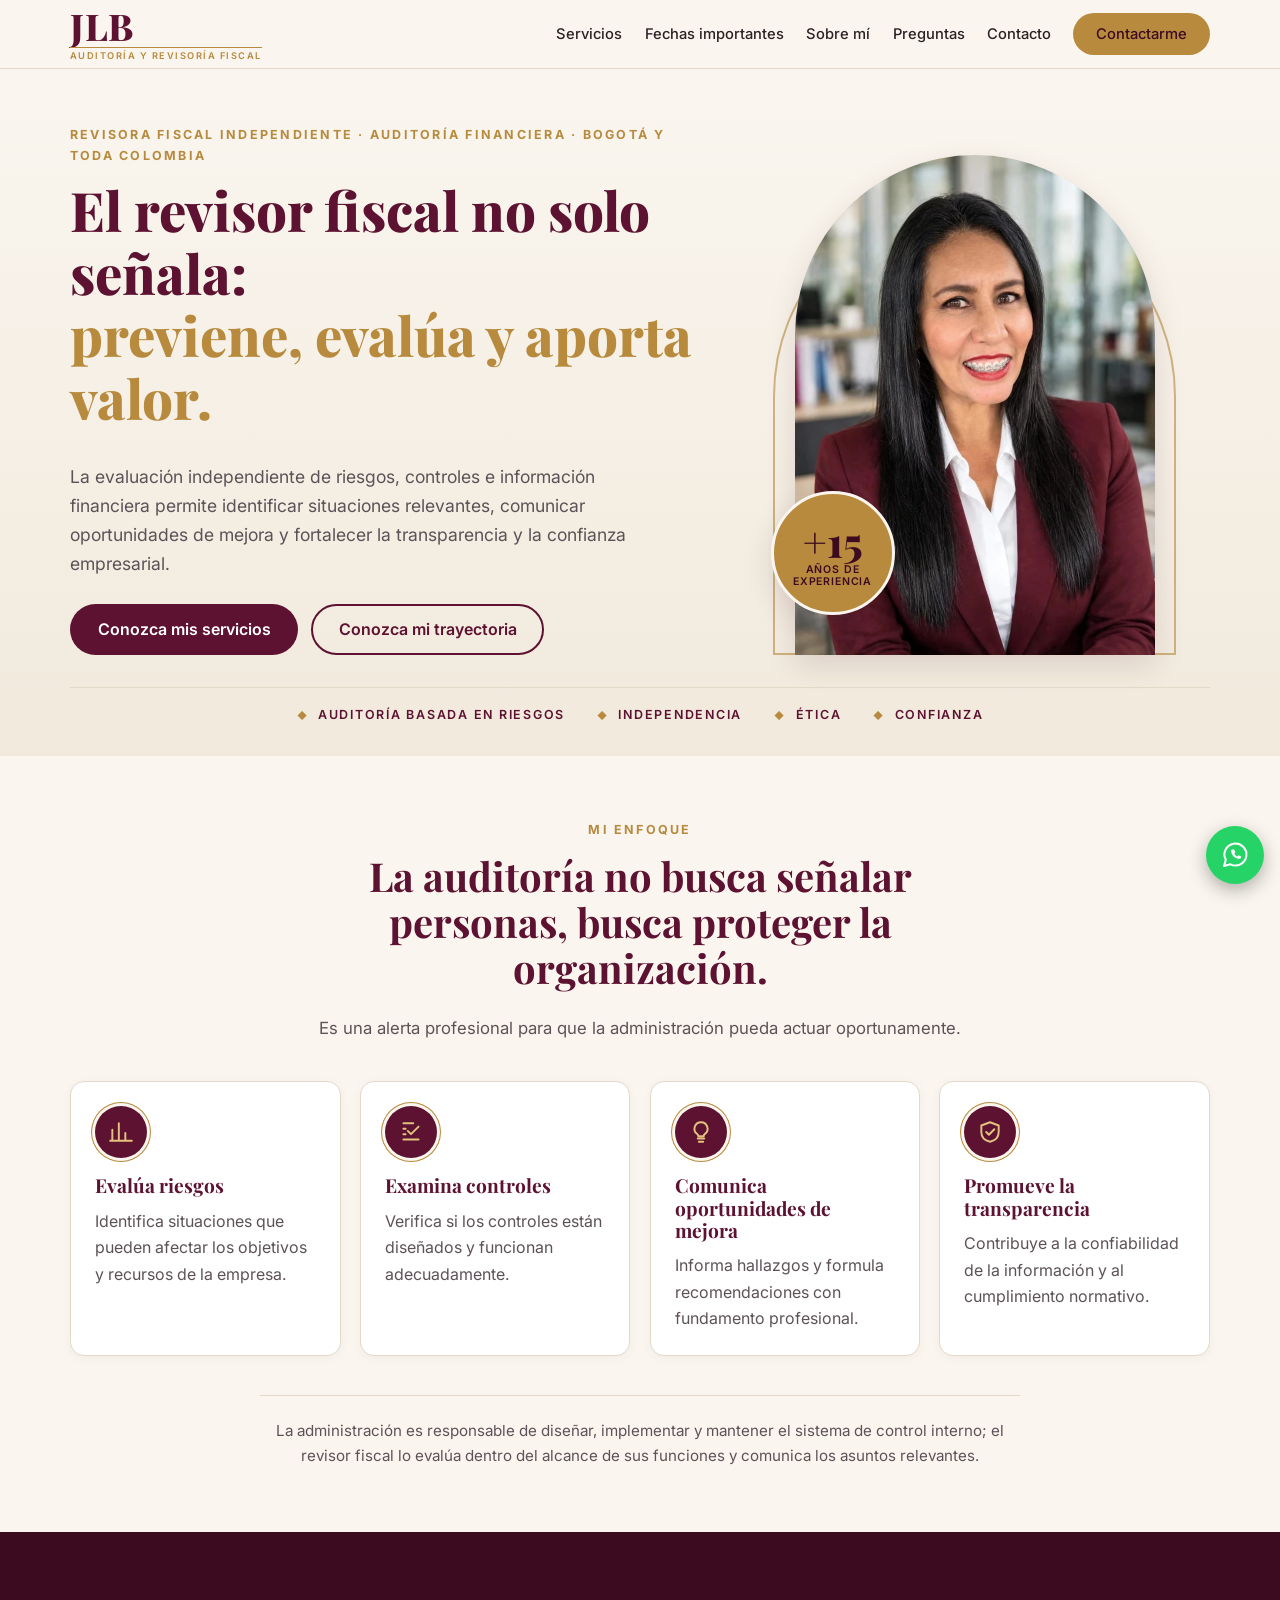
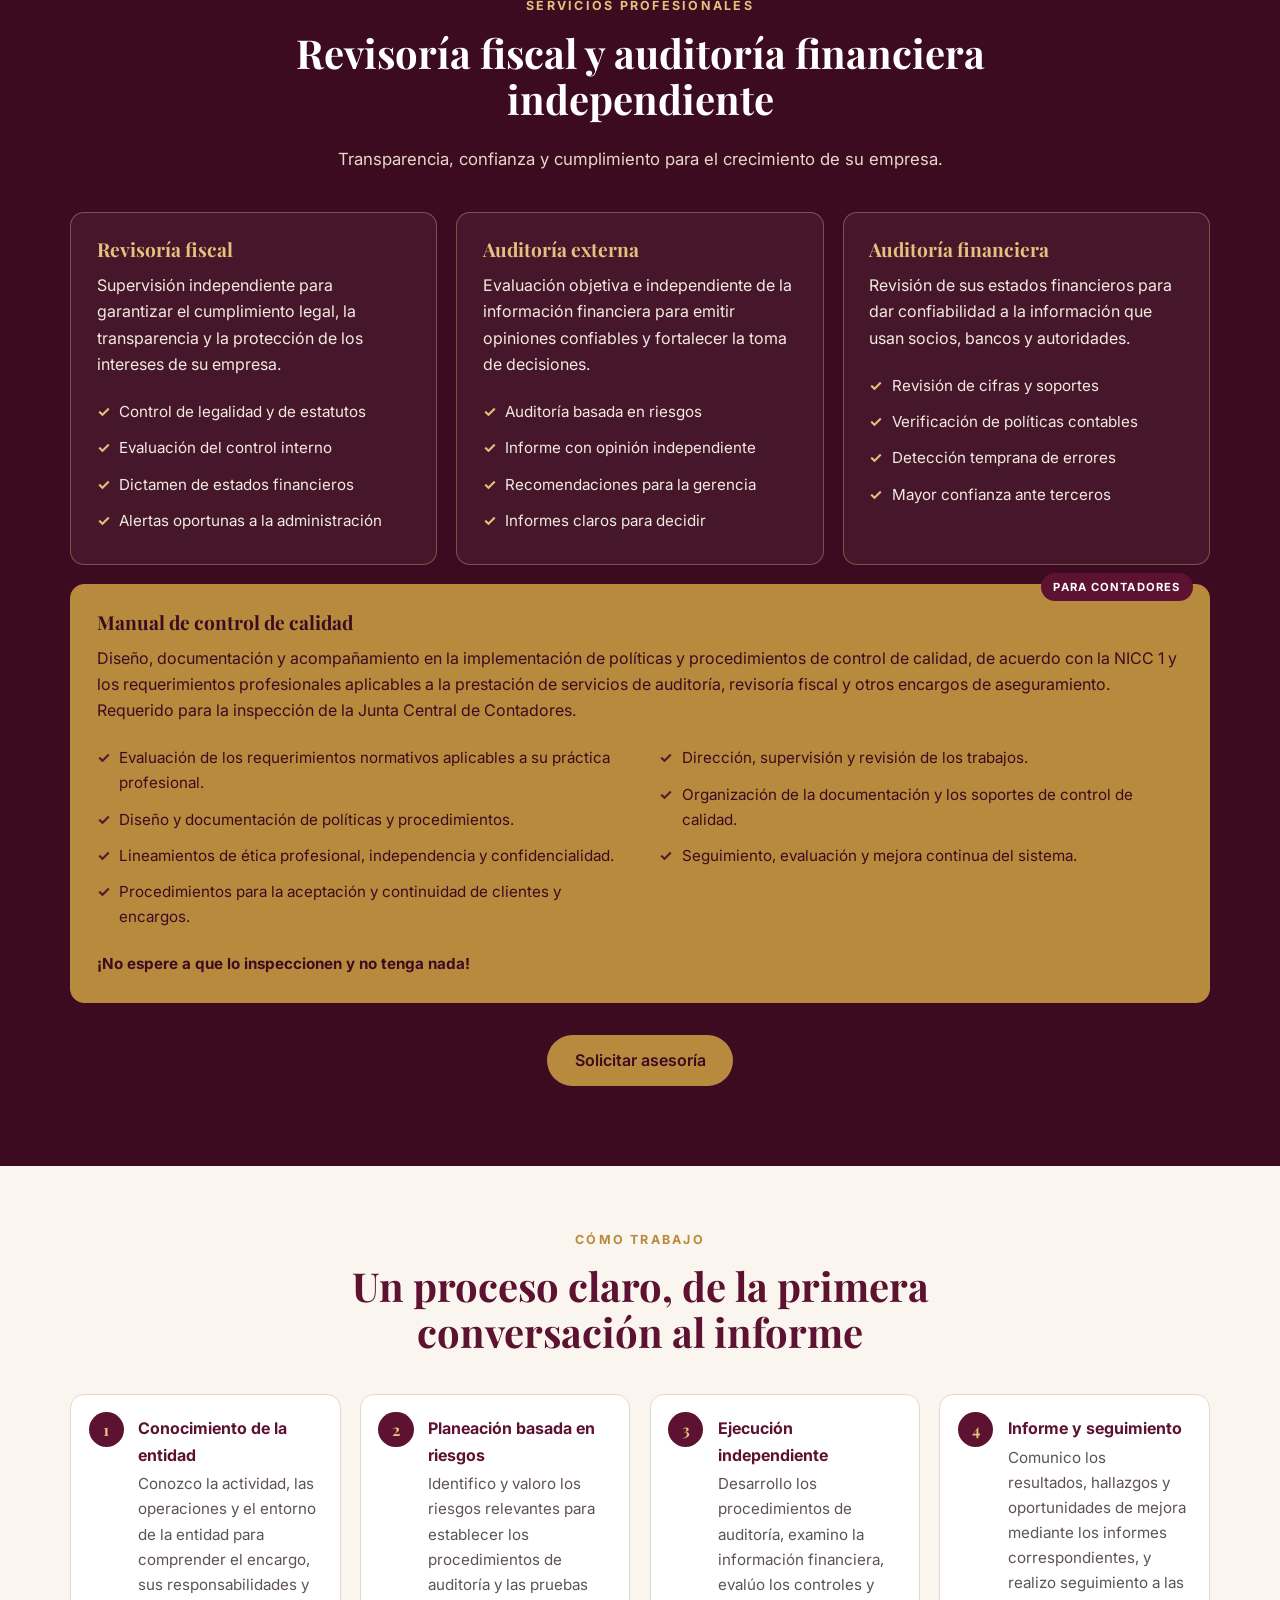
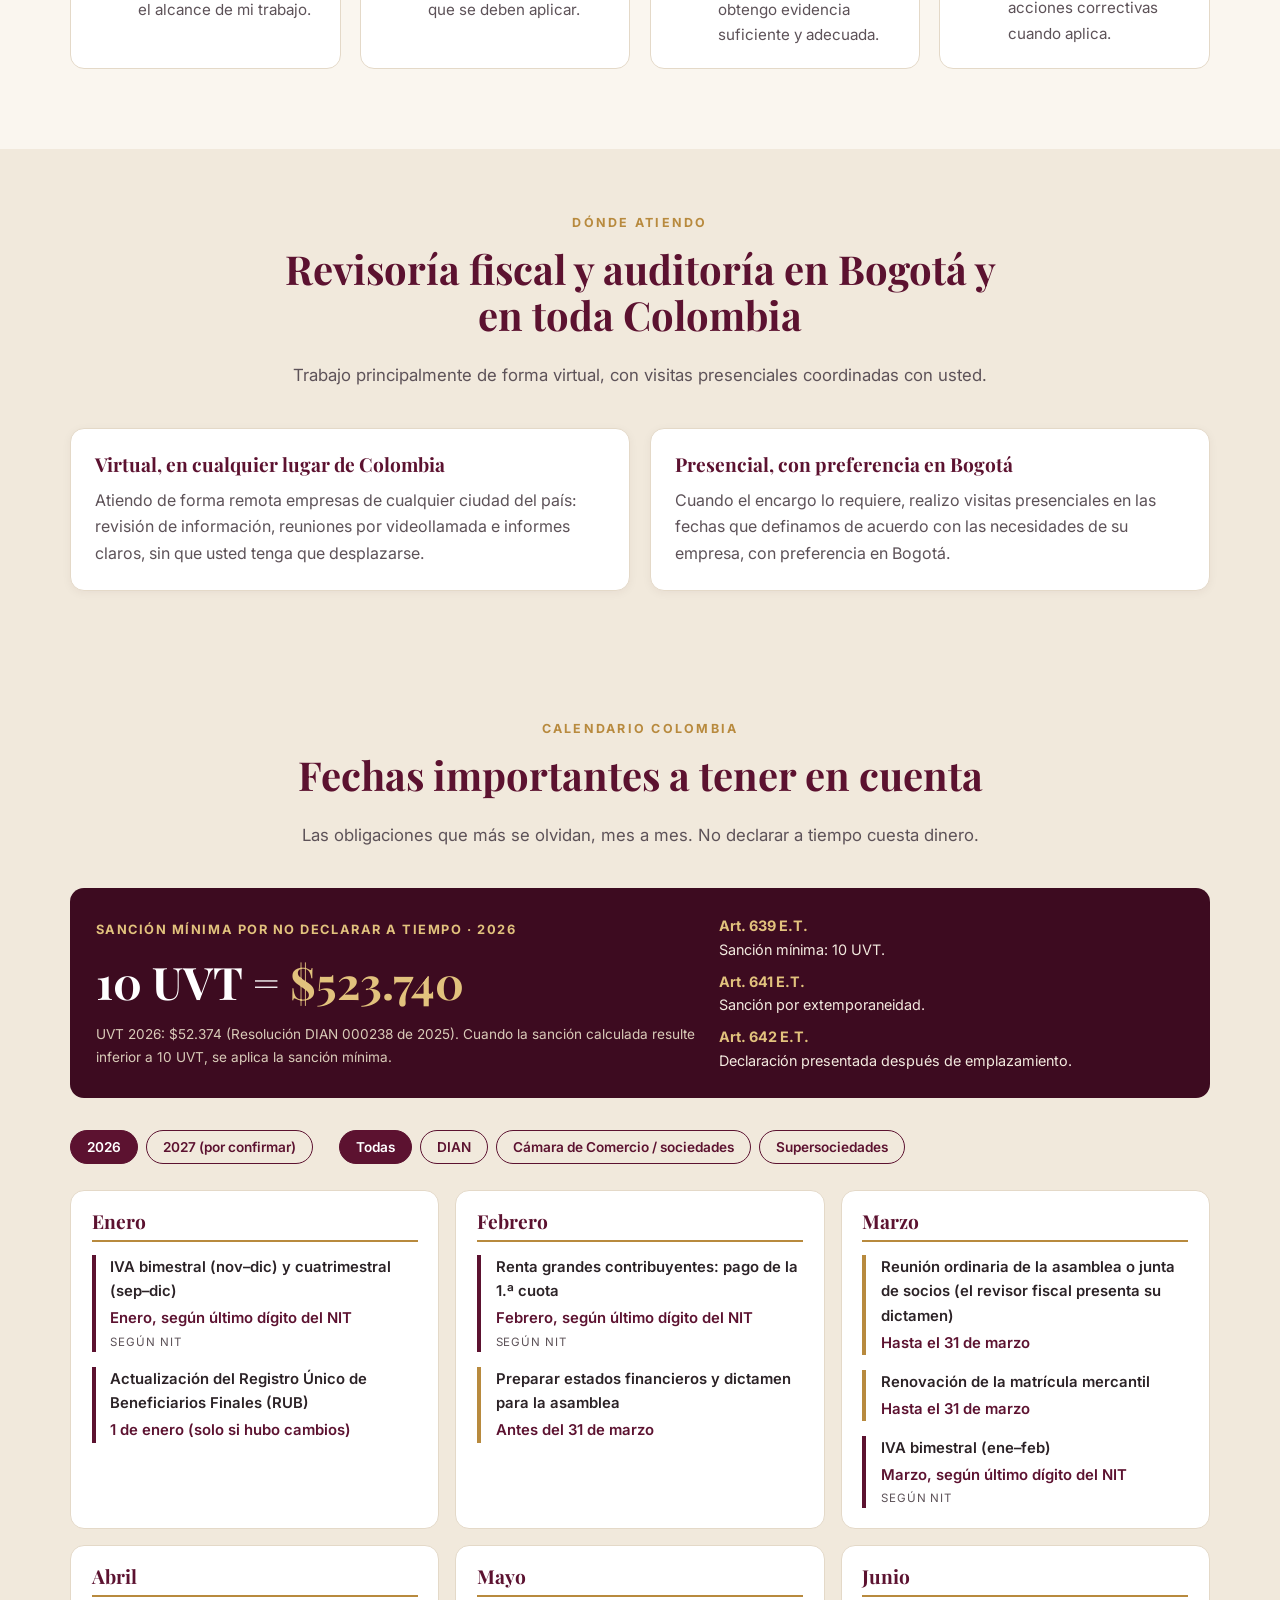
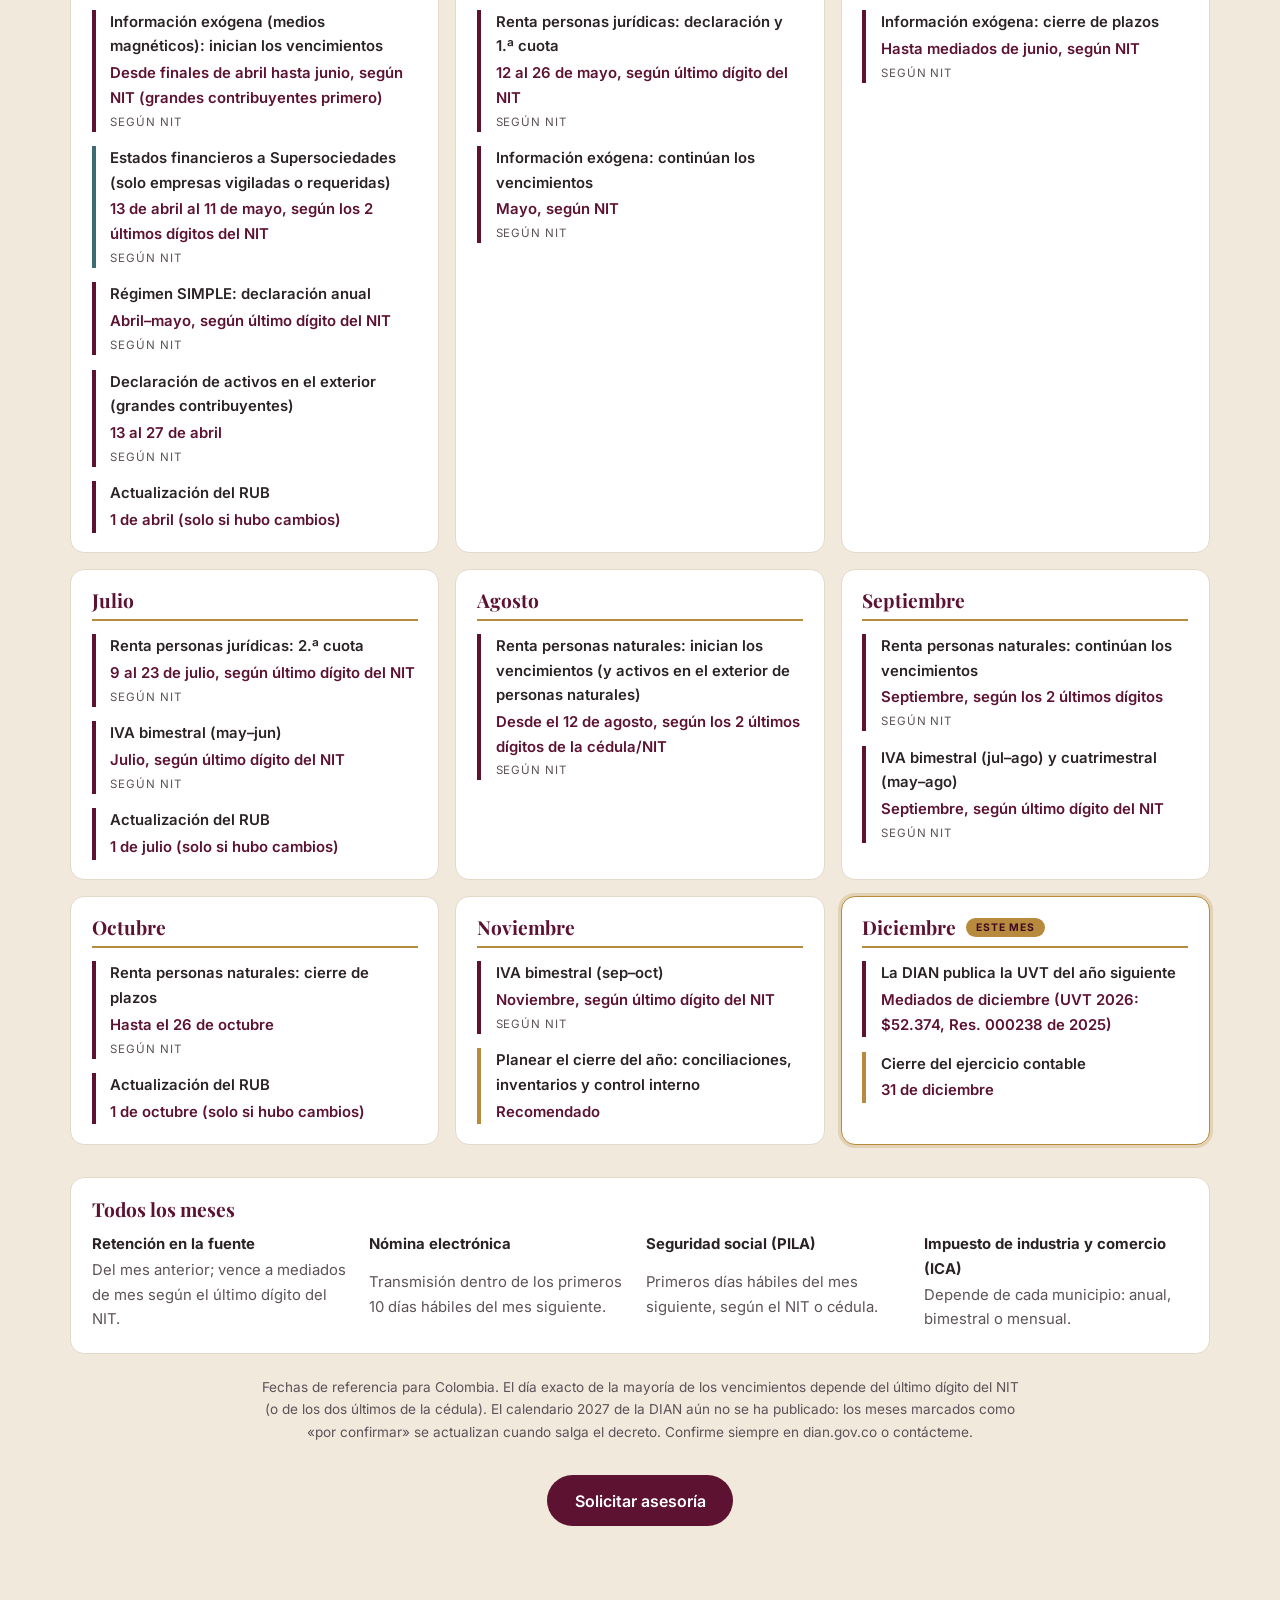
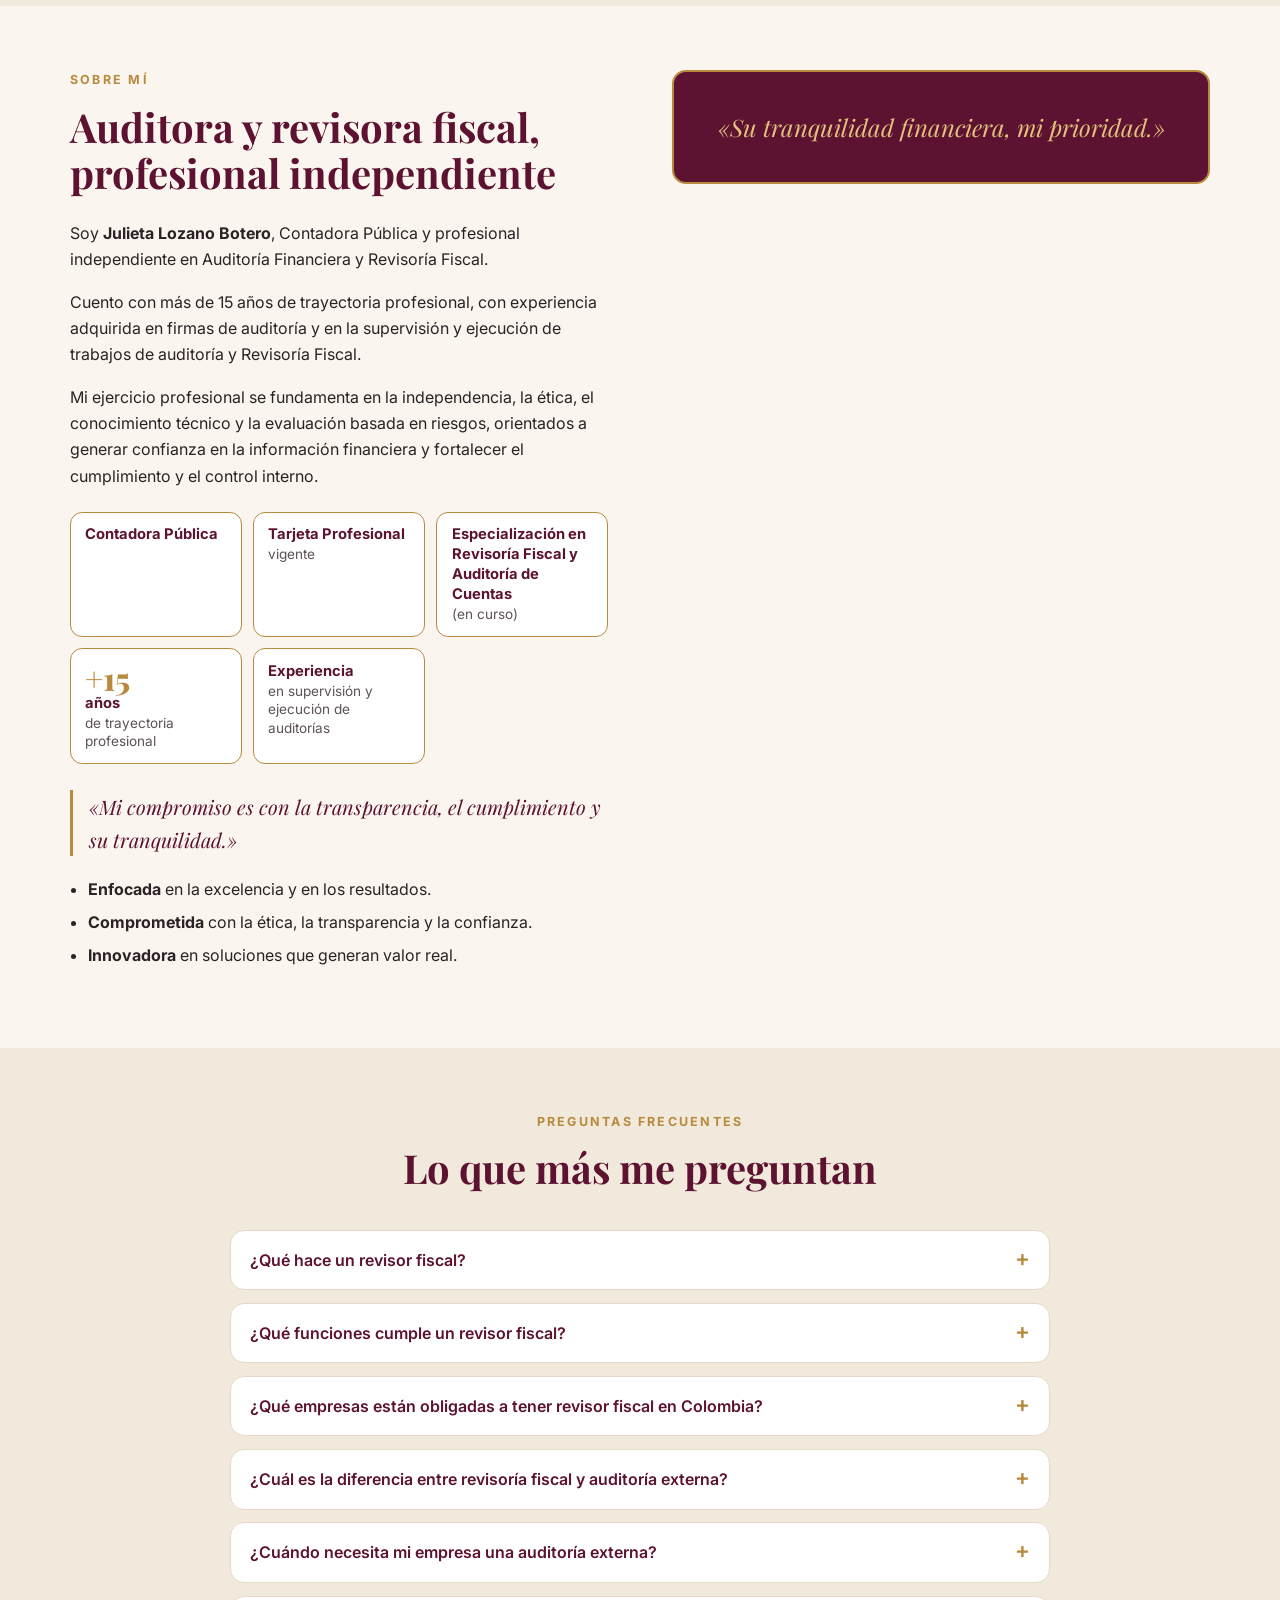
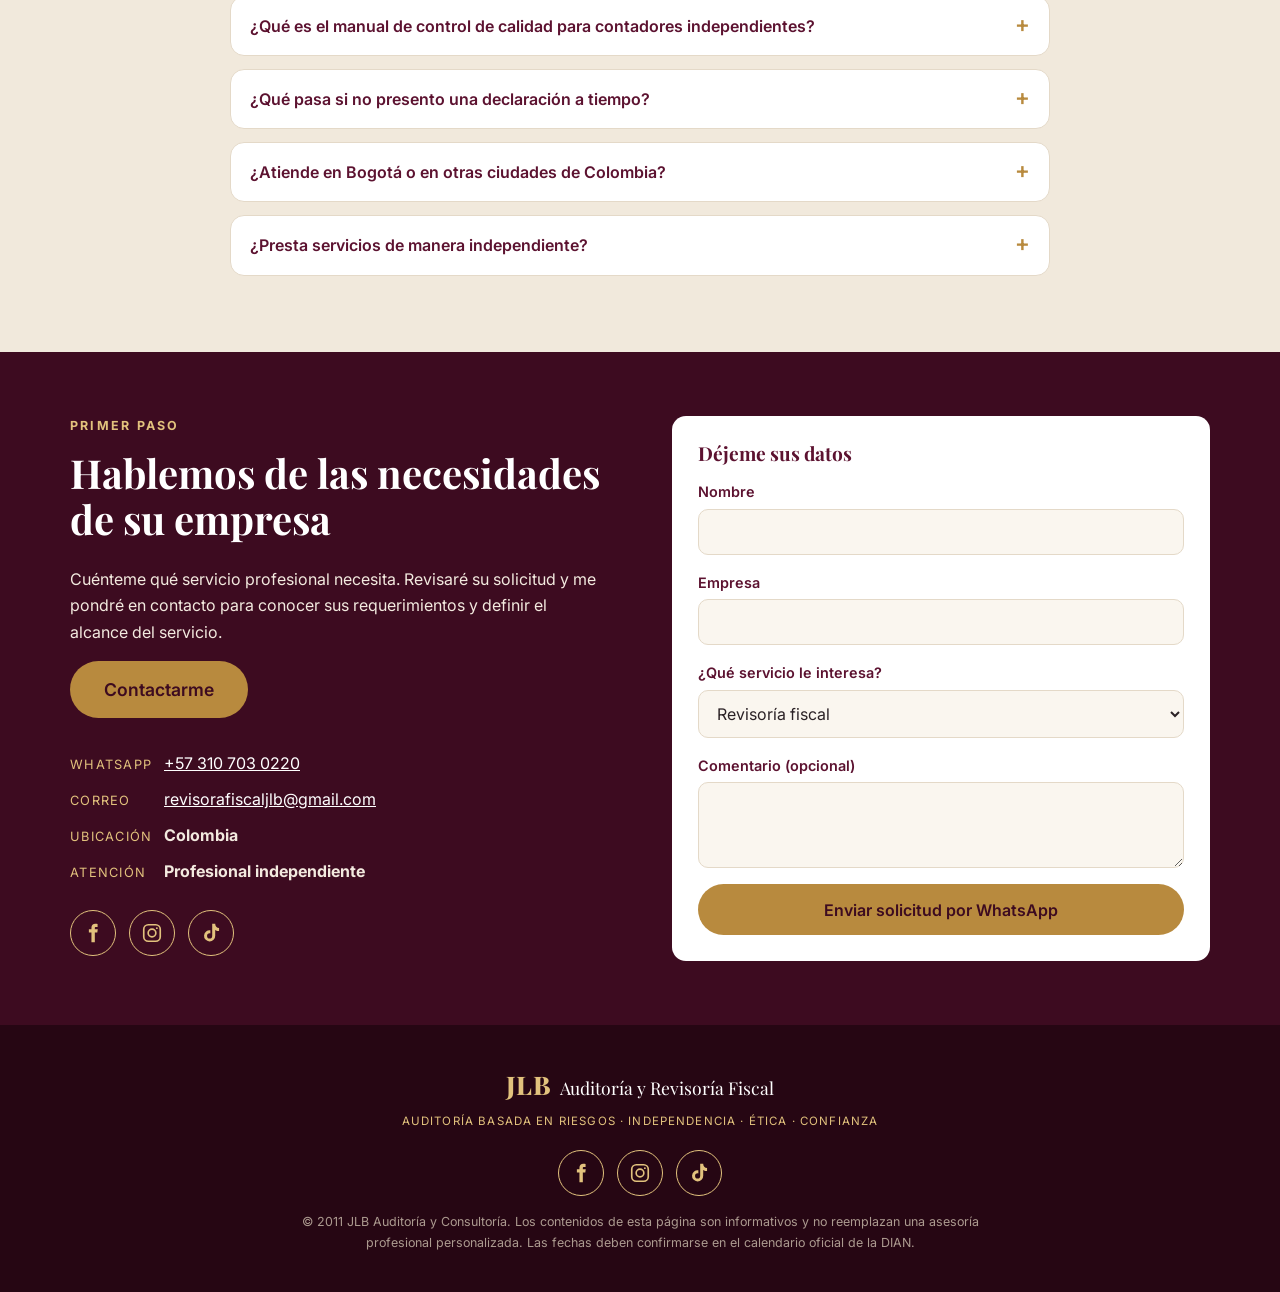
==== commit ac3a2479: "Contenido de Julieta, SEO con Bogotá, redes, teléfono y ajustes de botones - Textos aprobados por Ju" ====
--- a/index.html
+++ b/index.html
@@ -19,26 +19,26 @@
   <meta name="viewport" content="width=device-width, initial-scale=1">
 
   <!-- ===================== SEO (para aparecer en Google) ===================== -->
-  <!-- Título que ve Google (idealmente 50-60 caracteres) -->
-  <title>Revisoría fiscal y auditoría externa en Colombia | JLB Auditoría</title>
+  <!-- Título que ve Google (idealmente 50-65 caracteres). Lleva las búsquedas clave: revisora fiscal independiente, Bogotá, auditoría financiera -->
+  <title>Revisora Fiscal independiente en Bogotá | Auditoría Financiera | JLB</title>
   <!-- Descripción que aparece bajo el título en Google (150-160 caracteres) -->
-  <meta name="description" content="Revisoría fiscal, auditoría externa y financiera en Colombia. Auditoría basada en riesgos, independencia y ética. Agende su asesoría con JLB Auditoría y Consultoría.">
+  <meta name="description" content="Revisora fiscal independiente y auditoría financiera en Bogotá y toda Colombia, virtual y presencial. Julieta Lozano Botero, Contadora Pública. Solicite su asesoría.">
   <meta name="robots" content="index, follow, max-image-preview:large">
   <meta name="author" content="JLB Auditoría y Consultoría">
   <meta name="theme-color" content="#4a0e26">
 
-  <!-- TODO: cuando compre el dominio, reemplace "https://www.jlbauditoria.com" (EJEMPLO)
-       por el real aquí, en las etiquetas og:, en el JSON-LD de abajo, en sitemap.xml y robots.txt -->
-  <link rel="canonical" href="https://www.jlbauditoria.com/">
+  <!-- Dominio de la página: https://revisoriafiscaljulietalozano.com (sin www).
+       Si cambia el dominio, reemplácelo aquí, en las etiquetas og:, en el JSON-LD de abajo, en sitemap.xml y robots.txt -->
+  <link rel="canonical" href="https://revisoriafiscaljulietalozano.com/">
 
   <!-- Vista previa al compartir en WhatsApp, Facebook, LinkedIn -->
   <meta property="og:type" content="website">
   <meta property="og:locale" content="es_CO">
   <meta property="og:site_name" content="JLB Auditoría y Consultoría">
-  <meta property="og:title" content="Revisoría fiscal y auditoría externa en Colombia | JLB">
-  <meta property="og:description" content="El revisor fiscal no solo señala: previene, evalúa y aporta valor. Agende su asesoría.">
-  <meta property="og:url" content="https://www.jlbauditoria.com/">
-  <meta property="og:image" content="https://www.jlbauditoria.com/img/og-image.jpg">
+  <meta property="og:title" content="Revisora Fiscal independiente en Bogotá | Auditoría Financiera | JLB">
+  <meta property="og:description" content="Revisoría fiscal y auditoría financiera en Bogotá y toda Colombia, virtual y presencial. Solicite su asesoría.">
+  <meta property="og:url" content="https://revisoriafiscaljulietalozano.com/">
+  <meta property="og:image" content="https://revisoriafiscaljulietalozano.com/img/og-image.jpg">
   <meta name="twitter:card" content="summary_large_image">
 
   <link rel="icon" type="image/svg+xml" href="img/favicon.svg">
@@ -56,13 +56,20 @@
     "@context": "https://schema.org",
     "@type": "ProfessionalService",
     "name": "JLB Auditoría y Consultoría",
-    "description": "Revisoría fiscal, auditoría externa y financiera, y manual de control de calidad para contadores independientes en Colombia.",
-    "url": "https://www.jlbauditoria.com/",
-    "image": "https://www.jlbauditoria.com/img/og-image.jpg",
+    "description": "Revisora fiscal independiente y auditoría financiera en Bogotá y toda Colombia, de forma virtual y presencial. También manual de control de calidad para contadores independientes.",
+    "url": "https://revisoriafiscaljulietalozano.com/",
+    "image": "https://revisoriafiscaljulietalozano.com/img/og-image.jpg",
     "email": "revisorafiscaljlb@gmail.com",
-    "areaServed": { "@type": "Country", "name": "Colombia" },
+    "telephone": "+573107030220",
+    "founder": { "@type": "Person", "name": "Julieta Lozano Botero", "jobTitle": "Contadora Pública, auditora y revisora fiscal" },
+    "areaServed": [ { "@type": "City", "name": "Bogotá" }, { "@type": "Country", "name": "Colombia" } ],
+    "sameAs": [
+      "https://www.facebook.com/share/1E1A89rHXB/",
+      "https://www.instagram.com/revi_soriafiscaljlb",
+      "https://www.tiktok.com/@revisoriafiscal21"
+    ],
     "knowsLanguage": "es",
-    "serviceType": ["Revisoría fiscal", "Auditoría externa", "Auditoría financiera", "Manual de control de calidad para contadores"]
+    "serviceType": ["Revisoría fiscal", "Auditoría externa", "Auditoría financiera", "Manual de control de calidad para contadores independientes"]
   }
   </script>
   <!-- Preguntas frecuentes (deben coincidir con la sección #preguntas) -->
@@ -73,14 +80,22 @@
     "mainEntity": [
       { "@type": "Question", "name": "¿Qué hace un revisor fiscal?",
         "acceptedAnswer": { "@type": "Answer", "text": "Supervisa de forma independiente que la empresa cumpla la ley y sus estatutos, evalúa el control interno, da fe pública de la información financiera y alerta a la administración, a los socios y a las autoridades sobre riesgos e irregularidades." } },
+      { "@type": "Question", "name": "¿Qué funciones cumple un revisor fiscal?",
+        "acceptedAnswer": { "@type": "Answer", "text": "Entre sus funciones principales, definidas en el artículo 207 del Código de Comercio, están: verificar que las operaciones de la empresa se ajusten a la ley, a los estatutos y a las decisiones de la asamblea o junta de socios; dar cuenta oportuna, por escrito, de las irregularidades que encuentre; velar por que la contabilidad, las actas y los libros se lleven con regularidad; inspeccionar los bienes de la empresa; evaluar el control interno; autorizar con su firma los estados financieros con su dictamen; y colaborar con las entidades que vigilan a la empresa." } },
       { "@type": "Question", "name": "¿Qué empresas están obligadas a tener revisor fiscal en Colombia?",
         "acceptedAnswer": { "@type": "Answer", "text": "Las sociedades por acciones, las sucursales de sociedades extranjeras y las demás sociedades comerciales cuyos activos brutos a 31 de diciembre del año anterior sean iguales o superiores a 5.000 salarios mínimos, o cuyos ingresos brutos sean iguales o superiores a 3.000 salarios mínimos (Ley 43 de 1990, art. 13). Cada caso debe verificarse." } },
       { "@type": "Question", "name": "¿Cuál es la diferencia entre revisoría fiscal y auditoría externa?",
         "acceptedAnswer": { "@type": "Answer", "text": "La revisoría fiscal es una función permanente exigida por la ley a ciertas empresas e incluye control de legalidad y fe pública. La auditoría externa es un encargo independiente, contratado de forma voluntaria o por requerimiento, que evalúa la información financiera y emite una opinión." } },
+      { "@type": "Question", "name": "¿Cuándo necesita mi empresa una auditoría externa?",
+        "acceptedAnswer": { "@type": "Answer", "text": "Cuando necesita que un tercero independiente respalde la confiabilidad de su información financiera: al solicitar un crédito o atraer inversionistas, presentar información a bancos, socios o entidades que la exigen, vender, comprar o fusionar una empresa, cambiar de administración o de socios, implementar o revisar la información bajo NIIF, sospechar errores o fraudes, o querer tomar decisiones con cifras confiables aunque la ley no lo exija." } },
       { "@type": "Question", "name": "¿Qué es el manual de control de calidad para contadores independientes?",
-        "acceptedAnswer": { "@type": "Answer", "text": "Es el documento que describe las políticas y procedimientos de calidad de la práctica profesional del contador, alineado con la NICC 1 y los estándares internacionales, y requerido en las inspecciones de la Junta Central de Contadores." } },
+        "acceptedAnswer": { "@type": "Answer", "text": "Es el diseño, documentación e implementación de políticas y procedimientos de control de calidad en la práctica profesional del contador, de acuerdo con la NICC 1 y los requerimientos profesionales aplicables a la prestación de servicios de auditoría, revisoría fiscal y otros encargos de aseguramiento. Es requerido para la inspección de la Junta Central de Contadores." } },
       { "@type": "Question", "name": "¿Qué pasa si no presento una declaración a tiempo?",
-        "acceptedAnswer": { "@type": "Answer", "text": "Se genera sanción por extemporaneidad. La sanción mínima en materia tributaria es de 10 UVT; en 2026 equivale a $523.740 (UVT de $52.374)." } }
+        "acceptedAnswer": { "@type": "Answer", "text": "Se genera sanción por extemporaneidad. La sanción mínima en materia tributaria es de 10 UVT; en 2026 equivale a $523.740 (UVT de $52.374)." } },
+      { "@type": "Question", "name": "¿Atiende en Bogotá o en otras ciudades de Colombia?",
+        "acceptedAnswer": { "@type": "Answer", "text": "Sí. Julieta Lozano Botero atiende de forma virtual en cualquier parte de Colombia y de forma presencial mediante visitas coordinadas con el cliente, con preferencia en Bogotá. La mayor parte del trabajo se realiza de manera virtual." } },
+      { "@type": "Question", "name": "¿Presta servicios de manera independiente?",
+        "acceptedAnswer": { "@type": "Answer", "text": "Sí. Julieta Lozano Botero ejerce como profesional independiente, sin estar vinculada a una firma ni a su administración, lo que garantiza independencia de criterio en cada encargo, con atención personalizada y confidencialidad." } }
     ]
   }
   </script>
@@ -109,7 +124,7 @@
         <a href="#preguntas">Preguntas</a>
         <a href="#contacto">Contacto</a>
         <!-- Botón WhatsApp: el número se cambia en js/config.js -->
-        <a class="btn btn-dorado btn-menu-cta" data-wa data-boton href="#contacto">Agende su asesoría</a>
+        <a class="btn btn-dorado btn-menu-cta" data-wa data-boton href="#contacto">Contactarme</a>
       </nav>
     </div>
   </header>
@@ -120,20 +135,24 @@
     <section class="hero" id="inicio">
       <div class="contenedor hero-grid">
         <div class="hero-texto">
-          <p class="sobretitulo">Auditoría y revisoría fiscal en Colombia</p>
+          <!-- Esta línea lleva las palabras clave para Google (revisora fiscal independiente, auditoría financiera, Bogotá) -->
+          <p class="sobretitulo">Revisora fiscal independiente · Auditoría financiera · Bogotá y toda Colombia</p>
           <h1>El revisor fiscal no solo señala: <span>previene, evalúa y aporta valor.</span></h1>
-          <p class="hero-sub">El control interno es una herramienta para proteger y fortalecer su empresa. Acompaño a su administración con una auditoría basada en riesgos, independiente y con fundamento profesional.</p>
+          <p class="hero-sub">La evaluación independiente de riesgos, controles e información financiera permite identificar situaciones relevantes, comunicar oportunidades de mejora y fortalecer la transparencia y la confianza empresarial.</p>
           <div class="hero-botones">
-            <a class="btn btn-vino" data-wa data-boton href="#contacto">Agende su asesoría</a>
-            <a class="btn btn-borde" href="#servicios">Ver servicios</a>
+            <!-- Botones de portada: llevan a otras secciones de la página -->
+            <a class="btn btn-vino" href="#servicios">Conozca mis servicios</a>
+            <a class="btn btn-borde" href="#nosotros">Conozca mi trayectoria</a>
           </div>
         </div>
 
         <figure class="hero-foto">
+          <!-- Sello "+15 años de experiencia" sobre la foto. Para cambiar el número o el texto, edite estas dos líneas. -->
+          <div class="sello"><strong>+15</strong><span>años de experiencia</span></div>
           <picture>
             <source srcset="img/julieta.webp" type="image/webp">
             <!-- TODO: cambiar el alt por el nombre completo de Julieta -->
-            <img src="img/julieta.jpg" width="508" height="705" alt="Julieta, revisora fiscal y auditora independiente, sonriendo con saco color vino" fetchpriority="high">
+            <img src="img/julieta.jpg" width="720" height="1000" alt="Julieta Lozano Botero, contadora pública y revisora fiscal independiente en Bogotá, sonriendo con saco color vino" fetchpriority="high">
           </picture>
         </figure>
       </div>
@@ -152,7 +171,7 @@
       <div class="contenedor">
         <header class="seccion-cab">
           <p class="sobretitulo">Mi enfoque</p>
-          <h2>Una observación de auditoría no es una crítica personal</h2>
+          <h2>La auditoría no busca señalar personas, busca proteger la organización.</h2>
           <p>Es una alerta profesional para que la administración pueda actuar oportunamente.</p>
         </header>
 
@@ -188,7 +207,7 @@
       <div class="contenedor">
         <header class="seccion-cab">
           <p class="sobretitulo">Servicios profesionales</p>
-          <h2>Auditoría externa y revisoría fiscal</h2>
+          <h2>Revisoría fiscal y auditoría financiera independiente</h2>
           <p>Transparencia, confianza y cumplimiento para el crecimiento de su empresa.</p>
         </header>
 
@@ -229,17 +248,23 @@
           <article class="servicio destacado">
             <span class="cinta">Para contadores</span>
             <h3>Manual de control de calidad</h3>
-            <p>Asesoría y elaboración del manual para contadores independientes, requerido para la inspección de la Junta Central de Contadores.</p>
+            <p>Diseño, documentación y acompañamiento en la implementación de políticas y procedimientos de control de calidad, de acuerdo con la NICC 1 y los requerimientos profesionales aplicables a la prestación de servicios de auditoría, revisoría fiscal y otros encargos de aseguramiento. Requerido para la inspección de la Junta Central de Contadores.</p>
+            <!-- Lista de lo que incluye el servicio (se muestra en 2 columnas en pantallas grandes) -->
             <ul>
-              <li>Cumplimiento normativo alineado con la NICC 1</li>
-              <li>Calidad y confianza en su práctica profesional</li>
-              <li>Mejora continua de procesos</li>
+              <li>Evaluación de los requerimientos normativos aplicables a su práctica profesional.</li>
+              <li>Diseño y documentación de políticas y procedimientos.</li>
+              <li>Lineamientos de ética profesional, independencia y confidencialidad.</li>
+              <li>Procedimientos para la aceptación y continuidad de clientes y encargos.</li>
+              <li>Dirección, supervisión y revisión de los trabajos.</li>
+              <li>Organización de la documentación y los soportes de control de calidad.</li>
+              <li>Seguimiento, evaluación y mejora continua del sistema.</li>
             </ul>
+            <!-- Frase de llamado a la acción propia de Julieta -->
             <p class="alerta">¡No espere a que lo inspeccionen y no tenga nada!</p>
           </article>
         </div>
 
-        <p class="centro"><a class="btn btn-dorado" data-wa data-boton href="#contacto">Agende su asesoría</a></p>
+        <p class="centro"><a class="btn btn-dorado" data-wa href="#contacto">Solicitar asesoría</a></p>
       </div>
     </section>
 
@@ -247,16 +272,39 @@
     <section class="seccion" id="proceso">
       <div class="contenedor">
         <header class="seccion-cab">
-          <p class="sobretitulo">Cómo trabajamos</p>
+          <p class="sobretitulo">Cómo trabajo</p>
           <h2>Un proceso claro, de la primera conversación al informe</h2>
         </header>
-        <!-- TODO: ajustar estos pasos a la metodología real de Julieta -->
+        <!-- Cuatro pasos numerados automáticamente (la numeración la pone el CSS, no hay que escribirla).
+             Para agregar o quitar un paso, copie o borre una línea <li>. Texto aprobado por Julieta. -->
         <ol class="pasos">
-          <li><strong>Asesoría inicial</strong><span>Conversamos sobre su empresa, su situación actual y lo que necesita.</span></li>
-          <li><strong>Plan basado en riesgos</strong><span>Definimos el alcance y priorizamos lo que más puede afectar sus objetivos.</span></li>
-          <li><strong>Ejecución independiente</strong><span>Revisión de controles, cifras y cumplimiento con criterio profesional.</span></li>
-          <li><strong>Informe y seguimiento</strong><span>Hallazgos y recomendaciones claras, para que la administración actúe a tiempo.</span></li>
+          <li><strong>Conocimiento de la entidad</strong><span>Conozco la actividad, las operaciones y el entorno de la entidad para comprender el encargo, sus responsabilidades y el alcance de mi trabajo.</span></li>
+          <li><strong>Planeación basada en riesgos</strong><span>Identifico y valoro los riesgos relevantes para establecer los procedimientos de auditoría y las pruebas que se deben aplicar.</span></li>
+          <li><strong>Ejecución independiente</strong><span>Desarrollo los procedimientos de auditoría, examino la información financiera, evalúo los controles y obtengo evidencia suficiente y adecuada.</span></li>
+          <li><strong>Informe y seguimiento</strong><span>Comunico los resultados, hallazgos y oportunidades de mejora mediante los informes correspondientes, y realizo seguimiento a las acciones correctivas cuando aplica.</span></li>
         </ol>
+      </div>
+    </section>
+
+    <!-- ============================ DÓNDE ATIENDO ============================ -->
+    <!-- Cobertura: ayuda a que Google asocie la página con Bogotá y con Colombia. Textos editables. -->
+    <section class="seccion seccion-marfil" id="cobertura">
+      <div class="contenedor">
+        <header class="seccion-cab">
+          <p class="sobretitulo">Dónde atiendo</p>
+          <h2>Revisoría fiscal y auditoría en Bogotá y en toda Colombia</h2>
+          <p>Trabajo principalmente de forma virtual, con visitas presenciales coordinadas con usted.</p>
+        </header>
+        <div class="tarjetas dos">
+          <article class="tarjeta">
+            <h3>Virtual, en cualquier lugar de Colombia</h3>
+            <p>Atiendo de forma remota empresas de cualquier ciudad del país: revisión de información, reuniones por videollamada e informes claros, sin que usted tenga que desplazarse.</p>
+          </article>
+          <article class="tarjeta">
+            <h3>Presencial, con preferencia en Bogotá</h3>
+            <p>Cuando el encargo lo requiere, realizo visitas presenciales en las fechas que definamos de acuerdo con las necesidades de su empresa, con preferencia en Bogotá.</p>
+          </article>
+        </div>
       </div>
     </section>
 
@@ -308,7 +356,7 @@
         </div>
 
         <p class="aviso" id="fechas-aviso"></p>
-        <p class="centro"><a class="btn btn-vino" data-wa data-wa-msg="Hola Julieta, quiero revisar las fechas y obligaciones de mi empresa." data-boton href="#contacto">Agende su asesoría</a></p>
+        <p class="centro"><a class="btn btn-vino" data-wa data-wa-msg="Hola Julieta, quiero revisar las fechas y obligaciones de mi empresa." href="#contacto">Solicitar asesoría</a></p>
       </div>
     </section>
 
@@ -318,9 +366,21 @@
         <div>
           <p class="sobretitulo">Sobre mí</p>
           <h2>Auditora y revisora fiscal, profesional independiente</h2>
-          <!-- TODO: reemplazar por la biografía real de Julieta: nombre completo, formación,
-               tarjeta profesional, años de experiencia, sectores donde ha trabajado. -->
-          <p>Soy Julieta, profesional independiente en auditoría y revisoría fiscal. Mi trabajo es ayudar a que su empresa tome decisiones con información confiable y cumpla sus obligaciones con tranquilidad.</p>
+          <!-- Biografía (datos aportados por Julieta). Para editarla, cambie los textos de abajo. -->
+          <p>Soy <strong>Julieta Lozano Botero</strong>, Contadora Pública y profesional independiente en Auditoría Financiera y Revisoría Fiscal.</p>
+          <p>Cuento con más de 15 años de trayectoria profesional, con experiencia adquirida en firmas de auditoría y en la supervisión y ejecución de trabajos de auditoría y Revisoría Fiscal.</p>
+          <p>Mi ejercicio profesional se fundamenta en la independencia, la ética, el conocimiento técnico y la evaluación basada en riesgos, orientados a generar confianza en la información financiera y fortalecer el cumplimiento y el control interno.</p>
+
+          <!-- Credenciales: cinco recuadros pequeños. Para agregar o quitar una, copie o borre un <li>. -->
+          <ul class="credenciales" aria-label="Formación y experiencia">
+            <li><strong>Contadora Pública</strong></li>
+            <li><strong>Tarjeta Profesional</strong> vigente</li>
+            <li><strong>Especialización en Revisoría Fiscal y Auditoría de Cuentas</strong> (en curso)</li>
+            <!-- Recuadro destacado: número grande + texto -->
+            <li class="cred-destacada"><span class="cred-numero">+15</span><strong>años</strong> de trayectoria profesional</li>
+            <li><strong>Experiencia</strong> en supervisión y ejecución de auditorías</li>
+          </ul>
+
           <p class="compromiso">«Mi compromiso es con la transparencia, el cumplimiento y su tranquilidad.»</p>
           <ul class="atributos">
             <li><strong>Enfocada</strong> en la excelencia y en los resultados.</li>
@@ -330,7 +390,7 @@
         </div>
         <!-- TODO: cuando haya una foto de oficina/equipo, se puede agregar aquí -->
         <aside class="cita">
-          <p>«Tu tranquilidad financiera, nuestra prioridad.»</p>
+          <p>«Su tranquilidad financiera, mi prioridad.»</p>
         </aside>
       </div>
     </section>
@@ -340,7 +400,7 @@
       <div class="contenedor angosto">
         <header class="seccion-cab">
           <p class="sobretitulo">Preguntas frecuentes</p>
-          <h2>Lo que más nos preguntan</h2>
+          <h2>Lo que más me preguntan</h2>
         </header>
 
         <!-- Si cambia una respuesta, cámbiela también en el JSON-LD (FAQPage) del <head> -->
@@ -349,20 +409,36 @@
           <p>Supervisa de forma independiente que la empresa cumpla la ley y sus estatutos, evalúa el control interno, da fe pública de la información financiera y alerta a la administración, a los socios y a las autoridades sobre riesgos e irregularidades.</p>
         </details>
         <details>
+          <summary>¿Qué funciones cumple un revisor fiscal?</summary>
+          <p>Entre sus funciones principales, definidas en el artículo 207 del Código de Comercio, están: verificar que las operaciones de la empresa se ajusten a la ley, a los estatutos y a las decisiones de la asamblea o junta de socios; dar cuenta oportuna, por escrito, de las irregularidades que encuentre; velar por que la contabilidad, las actas y los libros se lleven con regularidad; inspeccionar los bienes de la empresa y verificar que estén bien protegidos; evaluar el control interno e impartir instrucciones para fortalecerlo; autorizar con su firma los estados financieros con su dictamen; y colaborar con las entidades que vigilan a la empresa. En resumen, su alcance es el control de legalidad, la evaluación del control interno y la fe pública sobre la información financiera.</p>
+        </details>
+        <details>
           <summary>¿Qué empresas están obligadas a tener revisor fiscal en Colombia?</summary>
-          <p>Las sociedades por acciones, las sucursales de sociedades extranjeras y las demás sociedades comerciales cuyos activos brutos a 31 de diciembre del año anterior sean iguales o superiores a 5.000 salarios mínimos, o cuyos ingresos brutos sean iguales o superiores a 3.000 salarios mínimos (Ley 43 de 1990, art. 13). Cada caso debe verificarse: agende su asesoría y lo revisamos.</p>
+          <p>Las sociedades por acciones, las sucursales de sociedades extranjeras y las demás sociedades comerciales cuyos activos brutos a 31 de diciembre del año anterior sean iguales o superiores a 5.000 salarios mínimos, o cuyos ingresos brutos sean iguales o superiores a 3.000 salarios mínimos (Ley 43 de 1990, art. 13). Cada caso debe verificarse: contácteme y lo reviso con usted.</p>
         </details>
         <details>
           <summary>¿Cuál es la diferencia entre revisoría fiscal y auditoría externa?</summary>
           <p>La revisoría fiscal es una función permanente exigida por la ley a ciertas empresas e incluye control de legalidad y fe pública. La auditoría externa es un encargo independiente, contratado de forma voluntaria o por requerimiento, que evalúa la información financiera y emite una opinión.</p>
         </details>
         <details>
+          <summary>¿Cuándo necesita mi empresa una auditoría externa?</summary>
+          <p>Cuando necesita que un tercero independiente respalde la confiabilidad de su información financiera. Es habitual en estos casos: solicitar un crédito o atraer inversionistas; presentar información a bancos, socios o entidades que la exigen; vender, comprar o fusionar una empresa; cambiar de administración o de socios; implementar o revisar la información bajo NIIF; sospechar errores o fraudes; o simplemente querer tomar decisiones con cifras confiables aunque la ley no lo exija. Si no está seguro de si le conviene, en la asesoría inicial lo evalúo con usted.</p>
+        </details>
+        <details>
           <summary>¿Qué es el manual de control de calidad para contadores independientes?</summary>
-          <p>Es el documento que describe las políticas y procedimientos de calidad de la práctica profesional del contador, alineado con la NICC 1 y los estándares internacionales, y requerido en las inspecciones de la Junta Central de Contadores.</p>
+          <p>Es el diseño, documentación e implementación de políticas y procedimientos de control de calidad en la práctica profesional del contador, de acuerdo con la NICC 1 y los requerimientos profesionales aplicables a la prestación de servicios de auditoría, revisoría fiscal y otros encargos de aseguramiento. Es requerido para la inspección de la Junta Central de Contadores.</p>
         </details>
         <details>
           <summary>¿Qué pasa si no presento una declaración a tiempo?</summary>
           <p>Se genera sanción por extemporaneidad. La sanción mínima en materia tributaria es de 10 UVT; en 2026 equivale a $523.740 (UVT de $52.374).</p>
+        </details>
+        <details>
+          <summary>¿Atiende en Bogotá o en otras ciudades de Colombia?</summary>
+          <p>Sí. Atiendo de forma virtual en cualquier parte de Colombia y de forma presencial mediante visitas coordinadas con usted, con preferencia en Bogotá. La mayor parte del trabajo se realiza de manera virtual, y las visitas se definen de acuerdo con las necesidades de su empresa.</p>
+        </details>
+        <details>
+          <summary>¿Presta servicios de manera independiente?</summary>
+          <p>Sí. Ejerzo como profesional independiente, sin estar vinculada a una firma ni a su administración, lo que garantiza independencia de criterio en cada encargo. Usted trabaja directamente conmigo, con atención personalizada, comunicación clara y confidencialidad sobre la información de su empresa. Mi ejercicio se basa en la ética, el conocimiento técnico y la evaluación basada en riesgos.</p>
         </details>
       </div>
     </section>
@@ -372,10 +448,12 @@
       <div class="contenedor dos-col">
         <div>
           <p class="sobretitulo">Primer paso</p>
-          <h2>Agende su asesoría</h2>
-          <p>Cuéntenos de su empresa y le respondemos por WhatsApp. No espere a que le inspeccionen para descubrir lo que le falta.</p>
-          <a class="btn btn-dorado btn-grande" data-wa data-boton href="#contacto">Agende su asesoría</a>
+          <h2>Hablemos de las necesidades de su empresa</h2>
+          <!-- Frase de la sección Contacto (la frase de inspecciones se retiró a propósito: la marca debe transmitir confianza, no presión) -->
+          <p>Cuénteme qué servicio profesional necesita. Revisaré su solicitud y me pondré en contacto para conocer sus requerimientos y definir el alcance del servicio.</p>
+          <a class="btn btn-dorado btn-grande" data-wa data-boton href="#contacto">Contactarme</a>
           <ul class="datos">
+            <li><span>WhatsApp</span> <a data-telefono href="#"></a></li>
             <li><span>Correo</span> <a data-email href="#"></a></li>
             <li><span>Ubicación</span> <b data-ubicacion></b></li>
             <li><span>Atención</span> <b>Profesional independiente</b></li>
@@ -393,7 +471,7 @@
 
         <!-- Este formulario no guarda nada en un servidor: arma el mensaje y abre WhatsApp -->
         <form class="formulario" id="form-asesoria">
-          <h3>O déjenos sus datos</h3>
+          <h3>Déjeme sus datos</h3>
           <label>Nombre
             <input type="text" name="nombre" required autocomplete="name">
           </label>
@@ -412,7 +490,7 @@
           <label>Comentario (opcional)
             <textarea name="mensaje" rows="3"></textarea>
           </label>
-          <button class="btn btn-dorado" type="submit">Agende su asesoría por WhatsApp</button>
+          <button class="btn btn-dorado" type="submit">Enviar solicitud por WhatsApp</button>
         </form>
       </div>
     </section>
@@ -430,7 +508,7 @@
         <li><a data-red="instagram" href="#" aria-label="Instagram de JLB"><svg viewBox="0 0 24 24" aria-hidden="true" fill="none" stroke="currentColor" stroke-width="1.8"><rect x="3" y="3" width="18" height="18" rx="5"/><circle cx="12" cy="12" r="4.200"/><circle cx="17.300" cy="6.700" r="1" fill="currentColor" stroke="none"/></svg></a></li>
         <li><a data-red="tiktok" href="#" aria-label="TikTok de JLB"><svg viewBox="0 0 24 24" aria-hidden="true"><path fill="currentColor" d="M16.600 2h-3.300v13.200a2.800 2.800 0 1 1-2.800-2.800c.3 0 .6 0 .8.100V9.100A6.100 6.100 0 1 0 16.600 15V8.600a7.500 7.500 0 0 0 4.200 1.300V6.600A4.300 4.300 0 0 1 16.600 2z"/></svg></a></li>
       </ul>
-      <p class="pie-legal">© <span data-anio></span> JLB Auditoría y Consultoría. Los contenidos de esta página son informativos y no reemplazan una asesoría profesional personalizada. Las fechas deben confirmarse en el calendario oficial de la DIAN.</p>
+      <p class="pie-legal">© <!-- Año fijo 2011 (inicio de su trayectoria). Para que muestre el año actual, cambie 2011 por <span data-anio></span> -->2011 JLB Auditoría y Consultoría. Los contenidos de esta página son informativos y no reemplazan una asesoría profesional personalizada. Las fechas deben confirmarse en el calendario oficial de la DIAN.</p>
       <!-- TODO: agregar enlaces a Política de tratamiento de datos (Ley 1581 de 2012) cuando exista -->
     </div>
   </footer>
--- a/css/styles.css
+++ b/css/styles.css
@@ -90,6 +90,12 @@
 .hero-botones { display: flex; flex-wrap: wrap; gap: .8rem; margin-top: 1.6rem; }
 .hero-foto { margin: 0; justify-self: center; width: min(360px, 86%); position: relative; }
 .hero-foto::before { content: ""; position: absolute; inset: 8% -6% 0 -6%; border-radius: 999px 999px 0 0; border: 2px solid var(--dorado); opacity: .6; }
+/* Sello "+15 años" sobre la foto: círculo dorado con borde marfil y texto vino (se distingue sobre el saco), abajo a la izquierda.
+   Es más pequeño en celular (96px) y crece en pantallas grandes (124px). */
+.sello { position: absolute; z-index: 2; left: -10px; bottom: 28px; width: 96px; height: 96px; border-radius: 50%; background: var(--dorado); border: 3px solid var(--marfil); color: var(--vino-oscuro); box-shadow: var(--sombra); display: grid; place-content: center; text-align: center; line-height: 1.1; }
+.sello strong { font-family: var(--fuente-titulos); font-size: 2rem; font-weight: 800; color: var(--vino-oscuro); }
+.sello span { font-size: .58rem; letter-spacing: .08em; text-transform: uppercase; font-weight: 600; max-width: 70px; }
+@media (min-width: 960px) { .sello { width: 124px; height: 124px; left: -24px; bottom: 40px; } .sello strong { font-size: 2.6rem; } .sello span { font-size: .66rem; max-width: 88px; } }
 .hero-foto img { position: relative; border-radius: 999px 999px 0 0; box-shadow: var(--sombra); }
 
 .valores { list-style: none; padding: 1.1rem 0; margin-top: 2rem; display: flex; flex-wrap: wrap; justify-content: center; gap: .4rem 2rem; border-top: 1px solid var(--borde); font-size: .78rem; letter-spacing: .14em; text-transform: uppercase; font-weight: 600; color: var(--vino); }
@@ -122,12 +128,16 @@
 .servicio.destacado { background: var(--dorado); border-color: var(--dorado); color: var(--vino-oscuro); }
 .servicio.destacado h3 { color: var(--vino-oscuro); }
 .servicio.destacado li::before { color: var(--vino); }
+/* La tarjeta del Sistema de Control de Calidad es más larga: ocupa todo el ancho
+   y su lista "Nuestro servicio incluye" se reparte en 2 columnas en pantallas grandes. */
+.servicio.destacado { grid-column: 1 / -1; }
+@media (min-width: 700px) { .servicio.destacado ul { columns: 2; column-gap: 2.4rem; } .servicio.destacado li { break-inside: avoid; } }
 .cinta { position: absolute; top: -12px; right: 16px; background: var(--vino); color: #fff; font-size: .7rem; letter-spacing: .1em; text-transform: uppercase; font-weight: 700; padding: .3rem .8rem; border-radius: 999px; }
 .alerta { margin: 1rem 0 0; font-weight: 700; font-size: .95rem; }
 
 /* ---------- PROCESO ---------- */
 .pasos { list-style: none; counter-reset: paso; padding: 0; display: grid; gap: 1.2rem; }
-.pasos li { counter-increment: paso; background: #fff; border: 1px solid var(--borde); border-radius: var(--radio); padding: 1.3rem 1.4rem 1.3rem 4.2rem; position: relative; display: grid; gap: .2rem; }
+.pasos li { align-content: start; counter-increment: paso; background: #fff; border: 1px solid var(--borde); border-radius: var(--radio); padding: 1.3rem 1.4rem 1.3rem 4.2rem; position: relative; display: grid; gap: .2rem; }
 .pasos li::before { content: counter(paso); position: absolute; left: 1.1rem; top: 1.1rem; width: 2.2rem; height: 2.2rem; border-radius: 50%; background: var(--vino); color: var(--dorado-claro); font-family: var(--fuente-titulos); font-weight: 700; display: grid; place-content: center; }
 .pasos strong { color: var(--vino); }
 .pasos span { color: var(--texto-suave); font-size: .95rem; }
@@ -170,6 +180,13 @@
 /* ---------- SOBRE MÍ ---------- */
 .dos-col { display: grid; gap: 2.4rem; align-items: start; }
 .compromiso { font-family: var(--fuente-titulos); font-style: italic; font-size: 1.25rem; color: var(--vino); border-left: 3px solid var(--dorado); padding-left: 1rem; }
+/* Credenciales de Julieta: recuadros pequeños con borde dorado (2 por fila en celular, 3 en pantallas grandes) */
+.credenciales { list-style: none; padding: 0; margin: 1.4rem 0 1.6rem; display: grid; grid-template-columns: repeat(2, 1fr); gap: .7rem; }
+.credenciales li { background: #fff; border: 1px solid var(--dorado); border-radius: 12px; padding: .8rem .9rem; font-size: .85rem; line-height: 1.35; color: var(--texto-suave); }
+/* Recuadro "+15 años": número grande en dorado */
+.credenciales .cred-numero { display: block; font-family: var(--fuente-titulos); font-weight: 800; font-size: 2rem; line-height: 1; color: var(--dorado); }
+.credenciales strong { display: block; color: var(--vino); font-size: .92rem; }
+@media (min-width: 960px) { .credenciales { grid-template-columns: repeat(3, 1fr); } }
 .atributos { padding-left: 1.1rem; }
 .atributos li { margin-bottom: .4rem; }
 .cita { background: var(--vino); color: var(--dorado-claro); border-radius: var(--radio); padding: 2.2rem 1.8rem; font-family: var(--fuente-titulos); font-style: italic; font-size: 1.5rem; text-align: center; border: 2px solid var(--dorado); }
@@ -219,6 +236,7 @@
    PANTALLAS MEDIANAS Y GRANDES
    ========================================================================== */
 @media (min-width: 700px) {
+  .tarjetas.dos { grid-template-columns: repeat(2, 1fr); }
   .tarjetas.cuatro { grid-template-columns: repeat(2, 1fr); }
   .tarjetas.servicios { grid-template-columns: repeat(2, 1fr); }
   .pasos { grid-template-columns: repeat(2, 1fr); }
@@ -238,7 +256,7 @@
   .hero { padding-top: 3.5rem; }
   .hero-grid { grid-template-columns: 1.15fr .85fr; }
   .tarjetas.cuatro { grid-template-columns: repeat(4, 1fr); }
-  .tarjetas.servicios { grid-template-columns: repeat(4, 1fr); }
+  .tarjetas.servicios { grid-template-columns: repeat(3, 1fr); } /* 3 tarjetas + la de Control de Calidad a todo el ancho */
   .pasos { grid-template-columns: repeat(4, 1fr); }
   .meses { grid-template-columns: repeat(3, 1fr); }
   .mensuales ul { grid-template-columns: repeat(4, 1fr); }
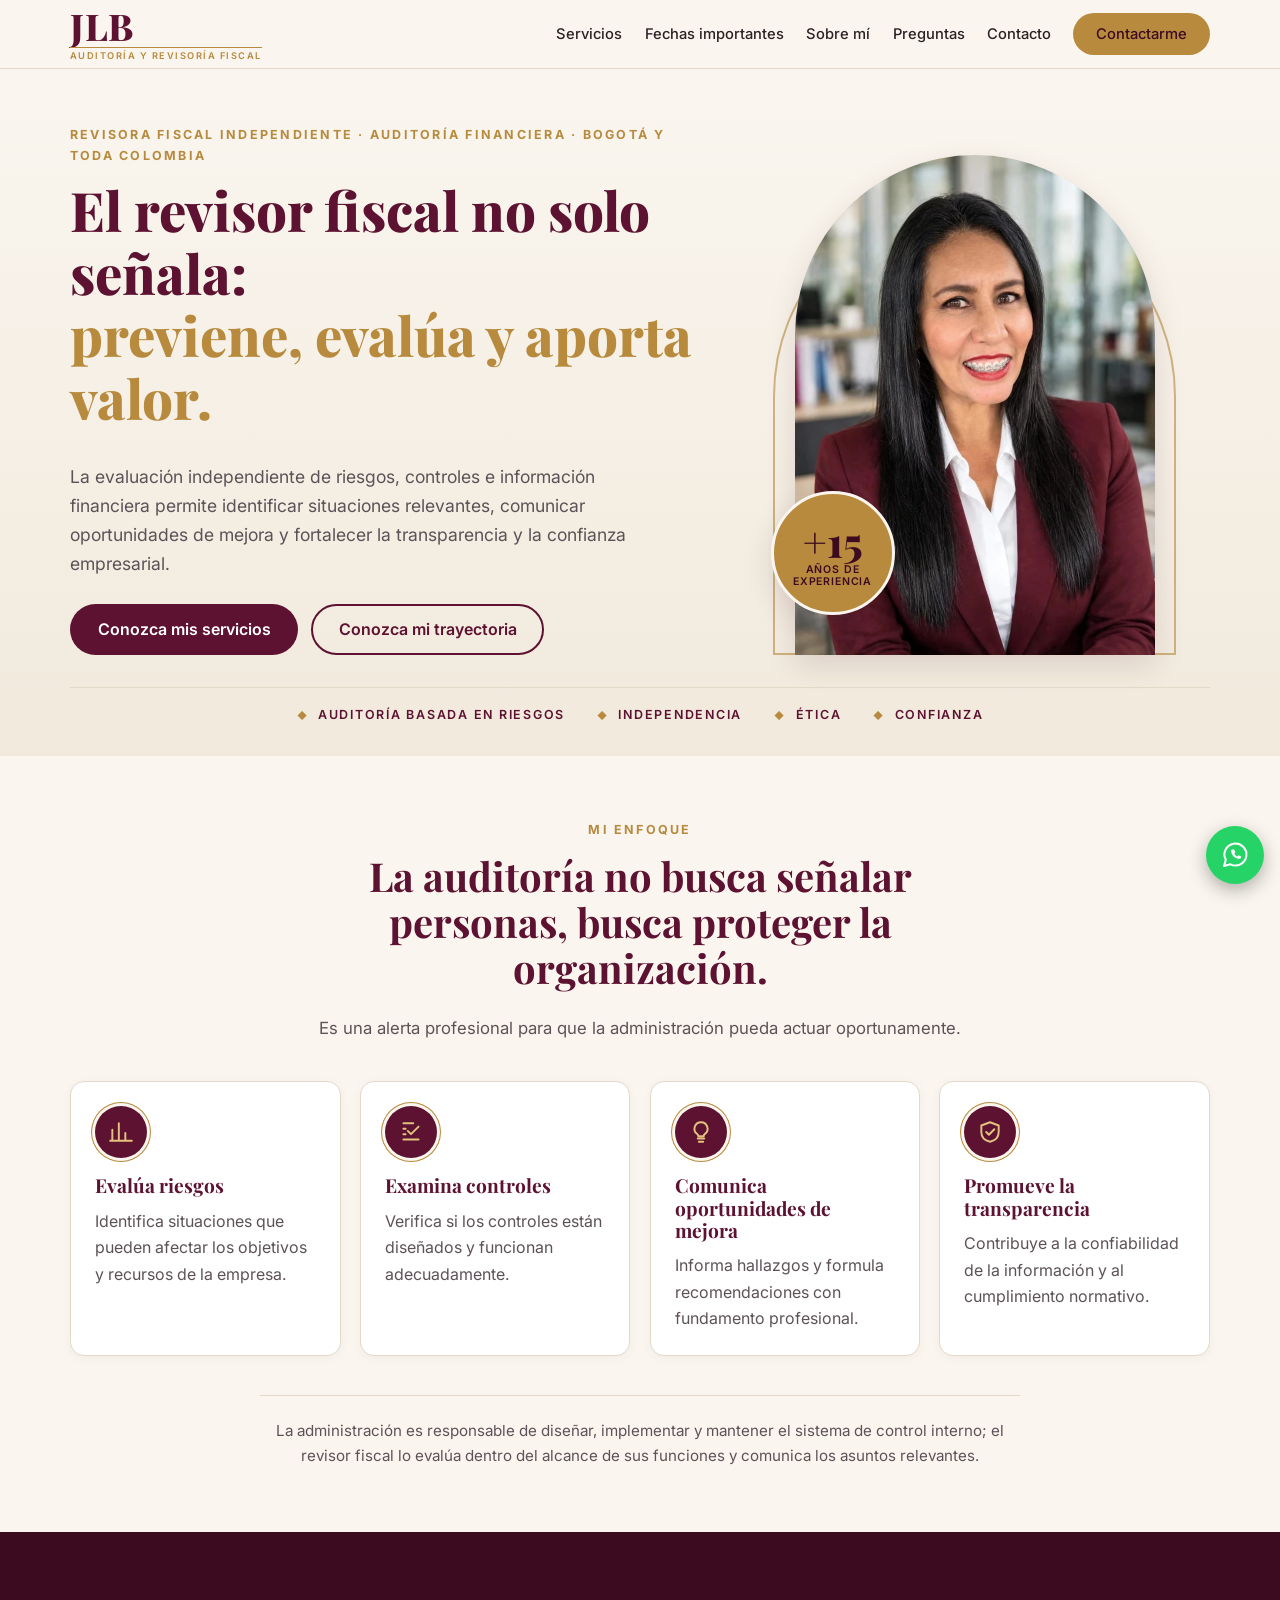
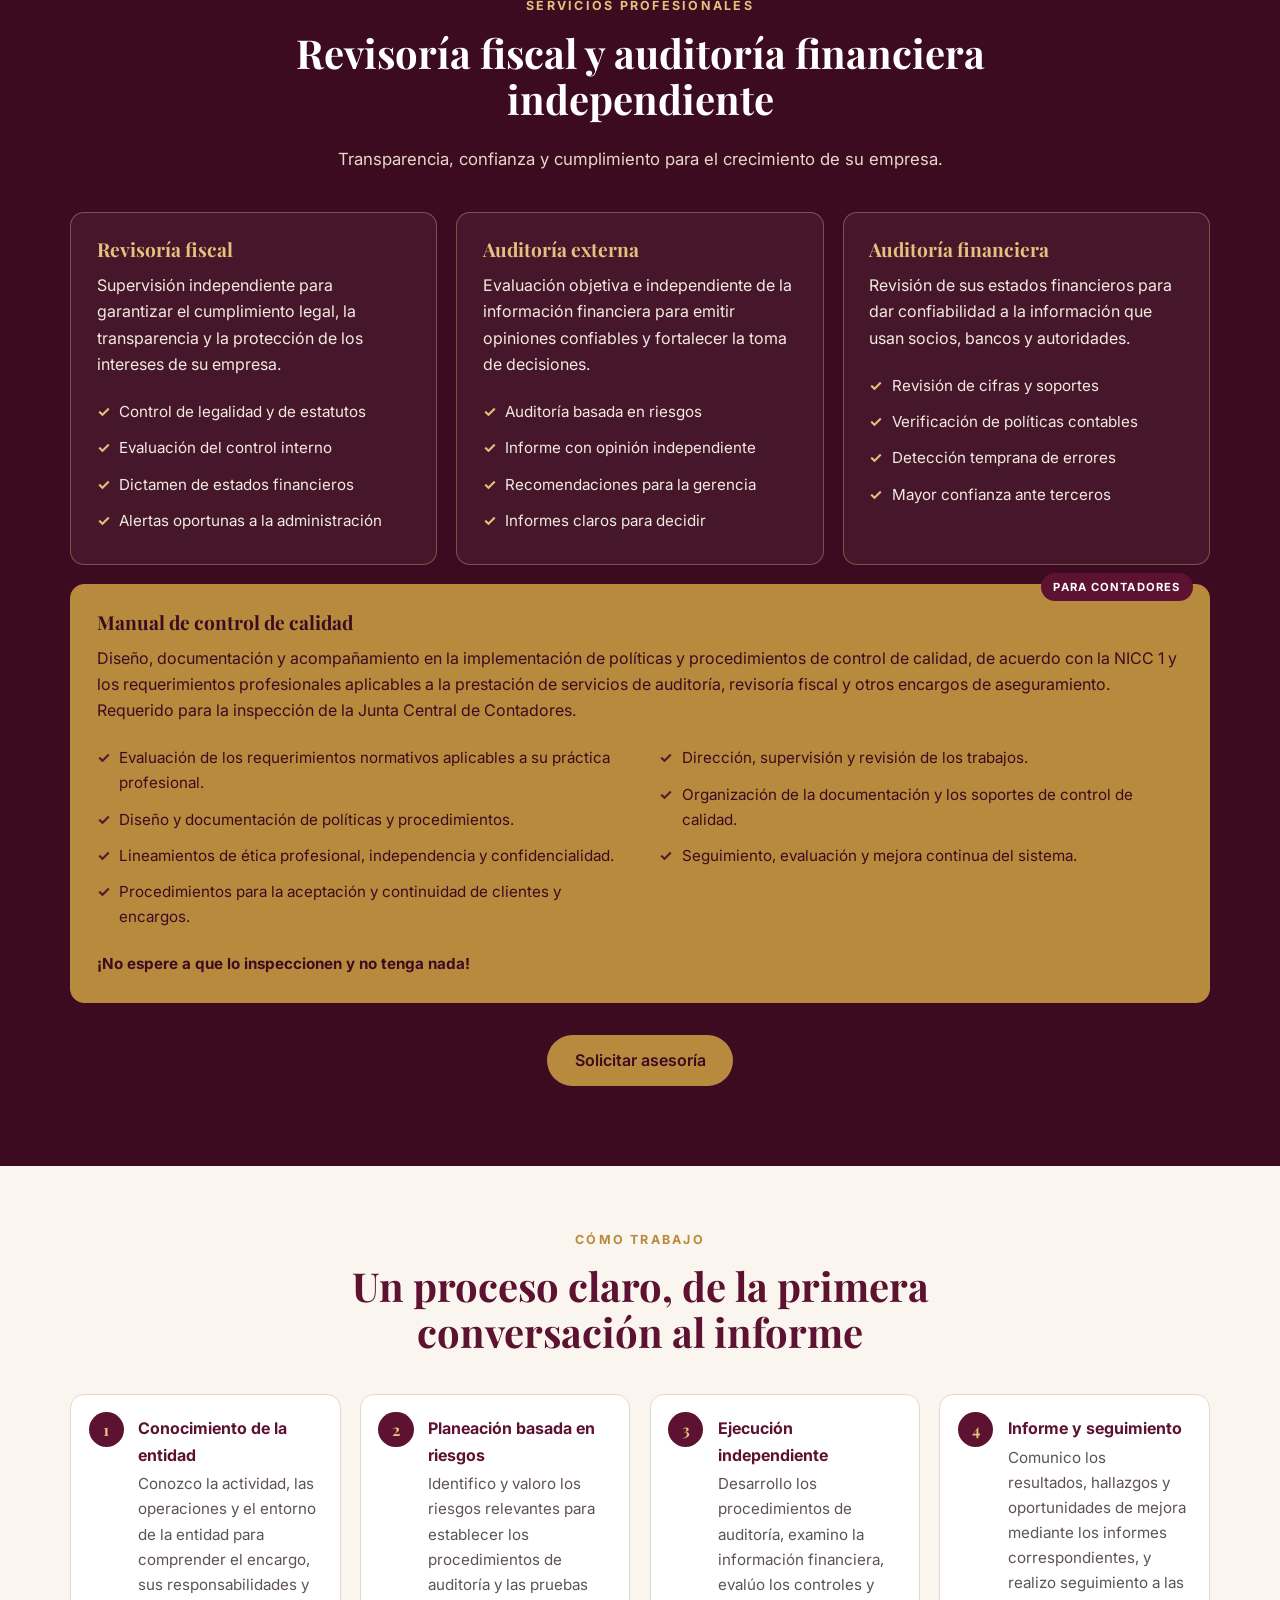
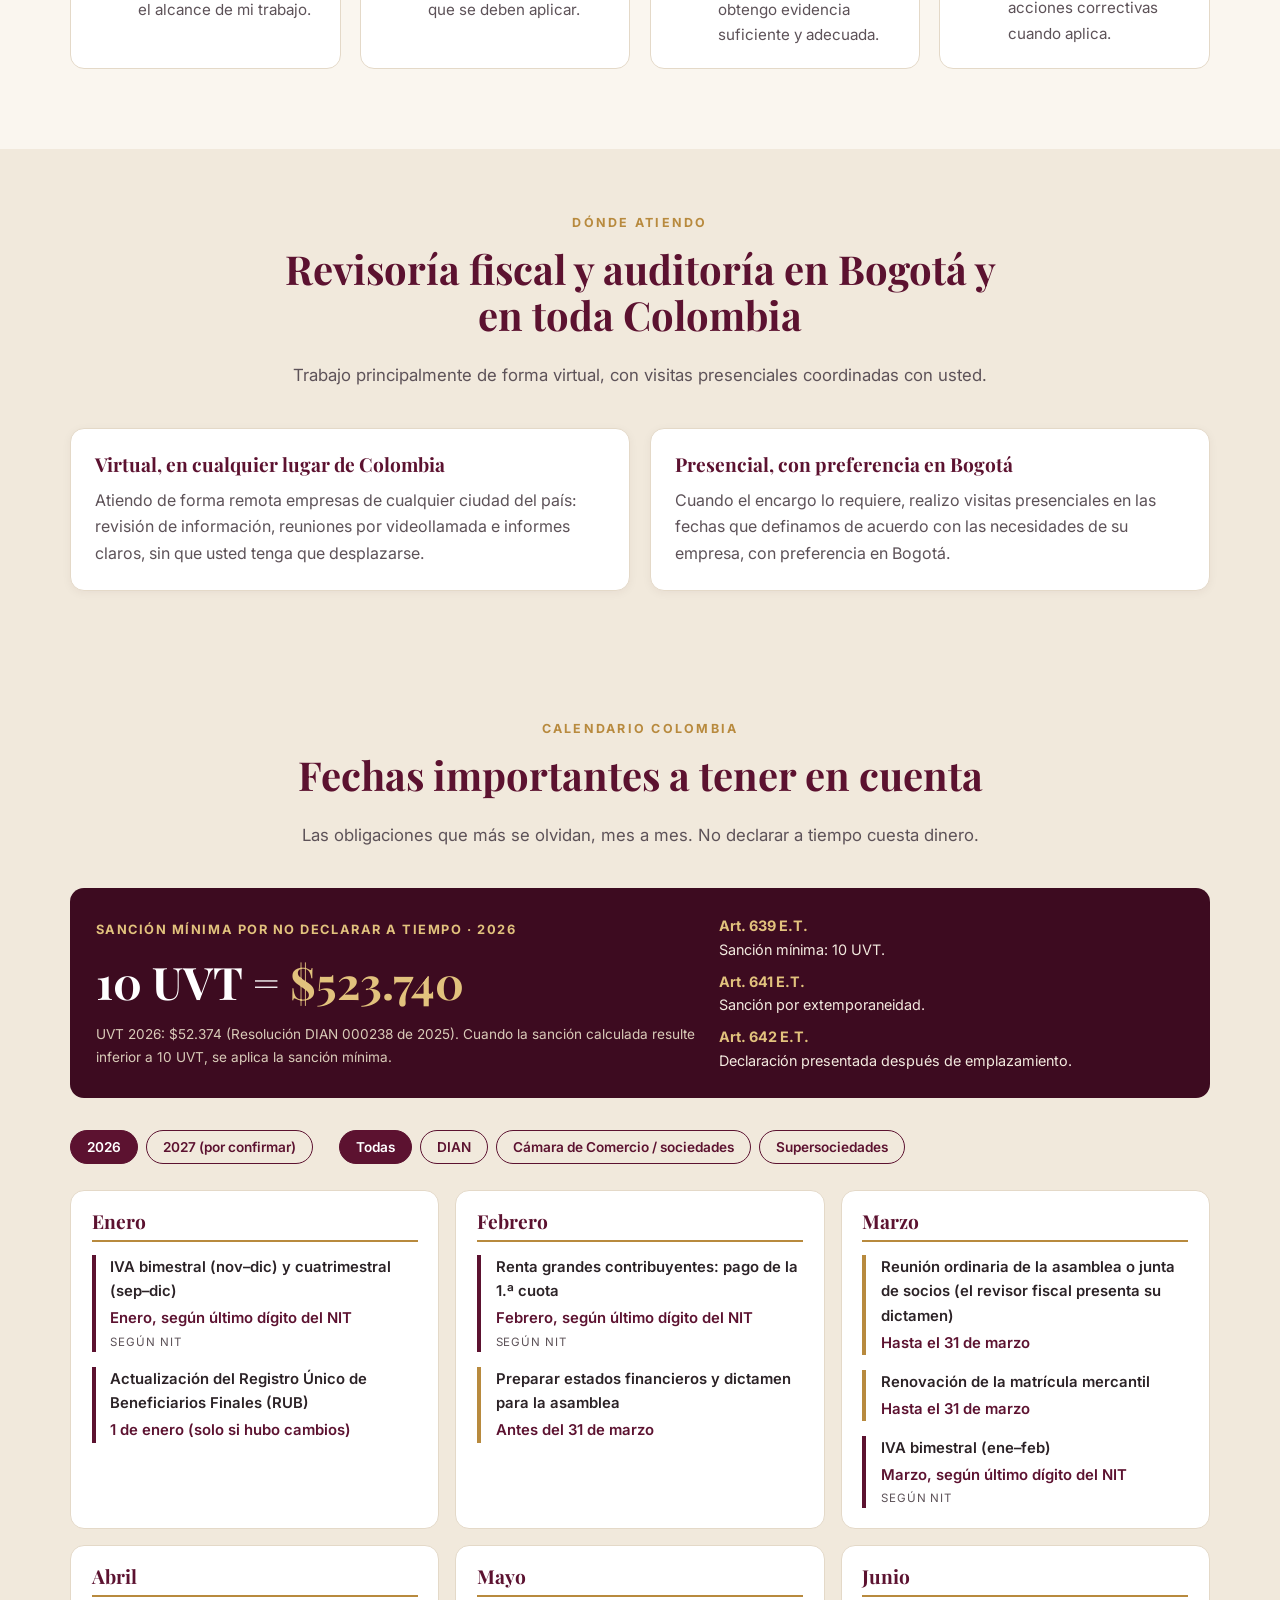
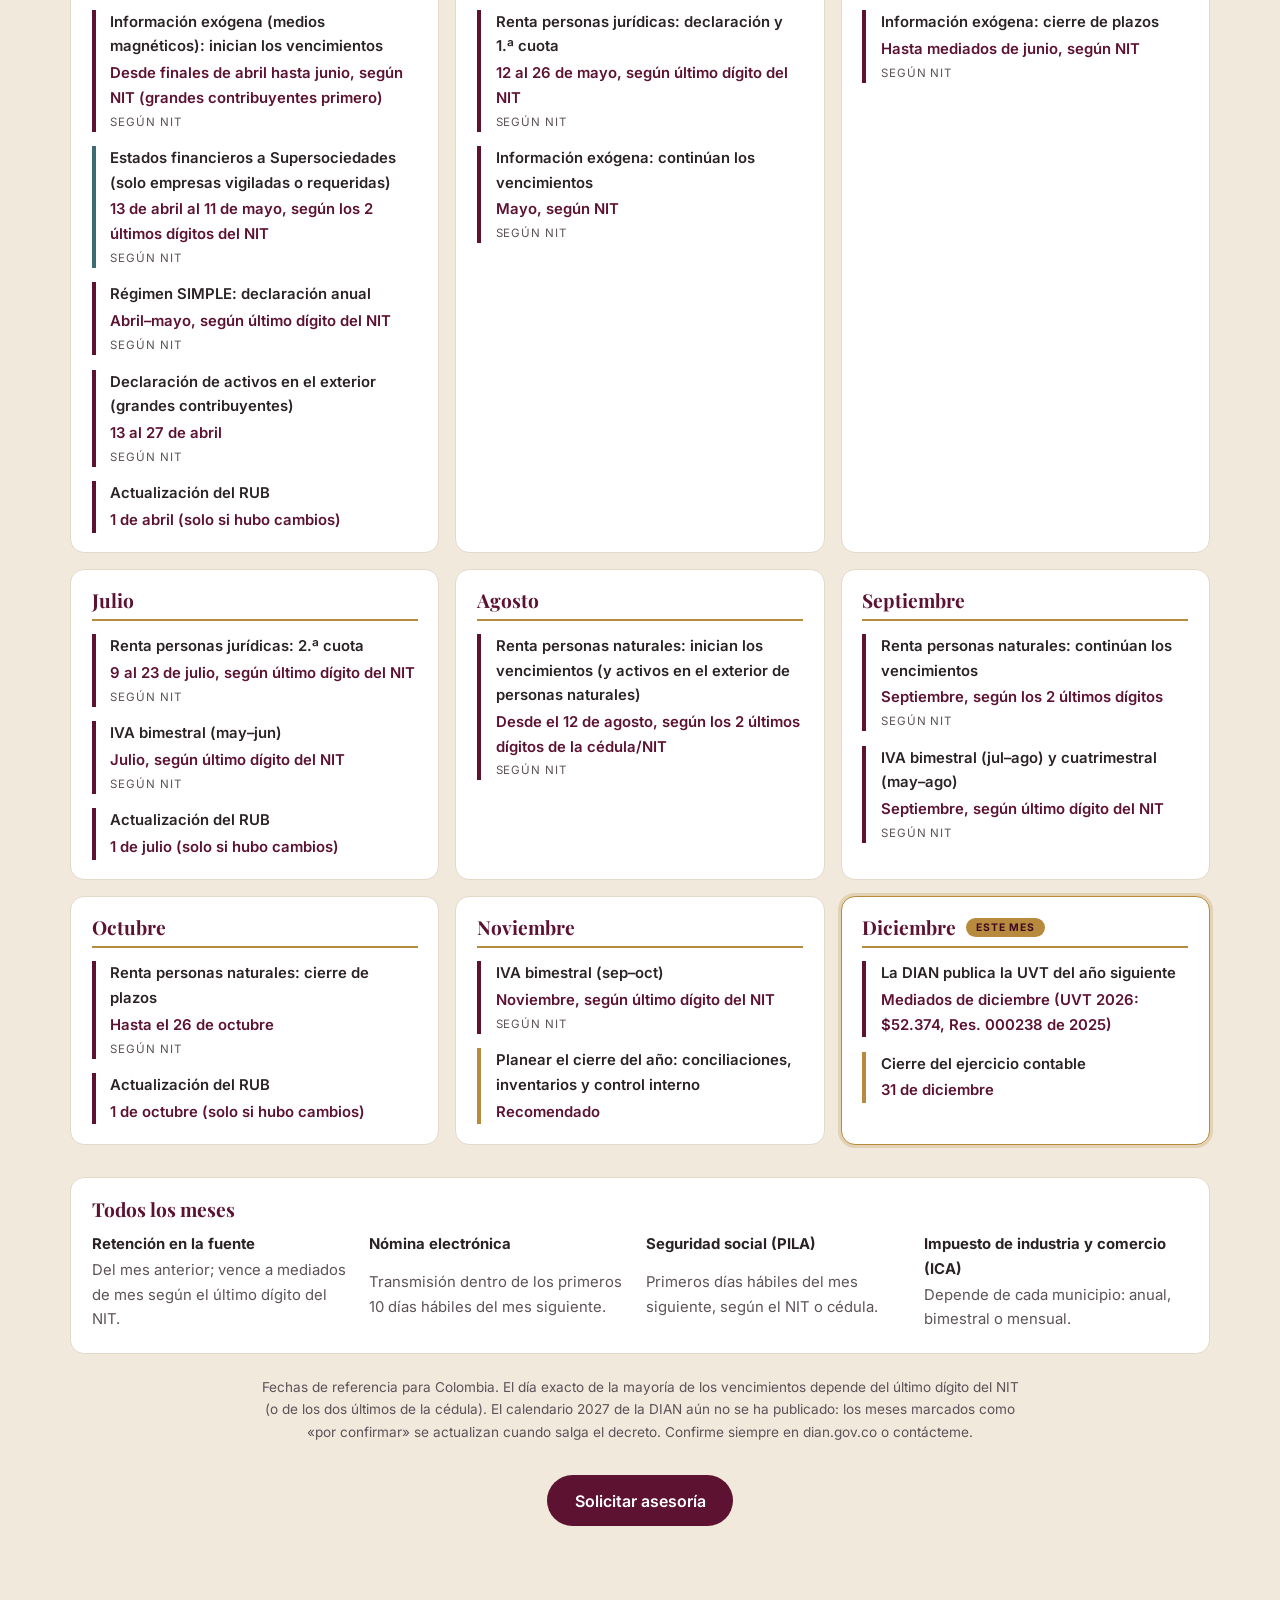
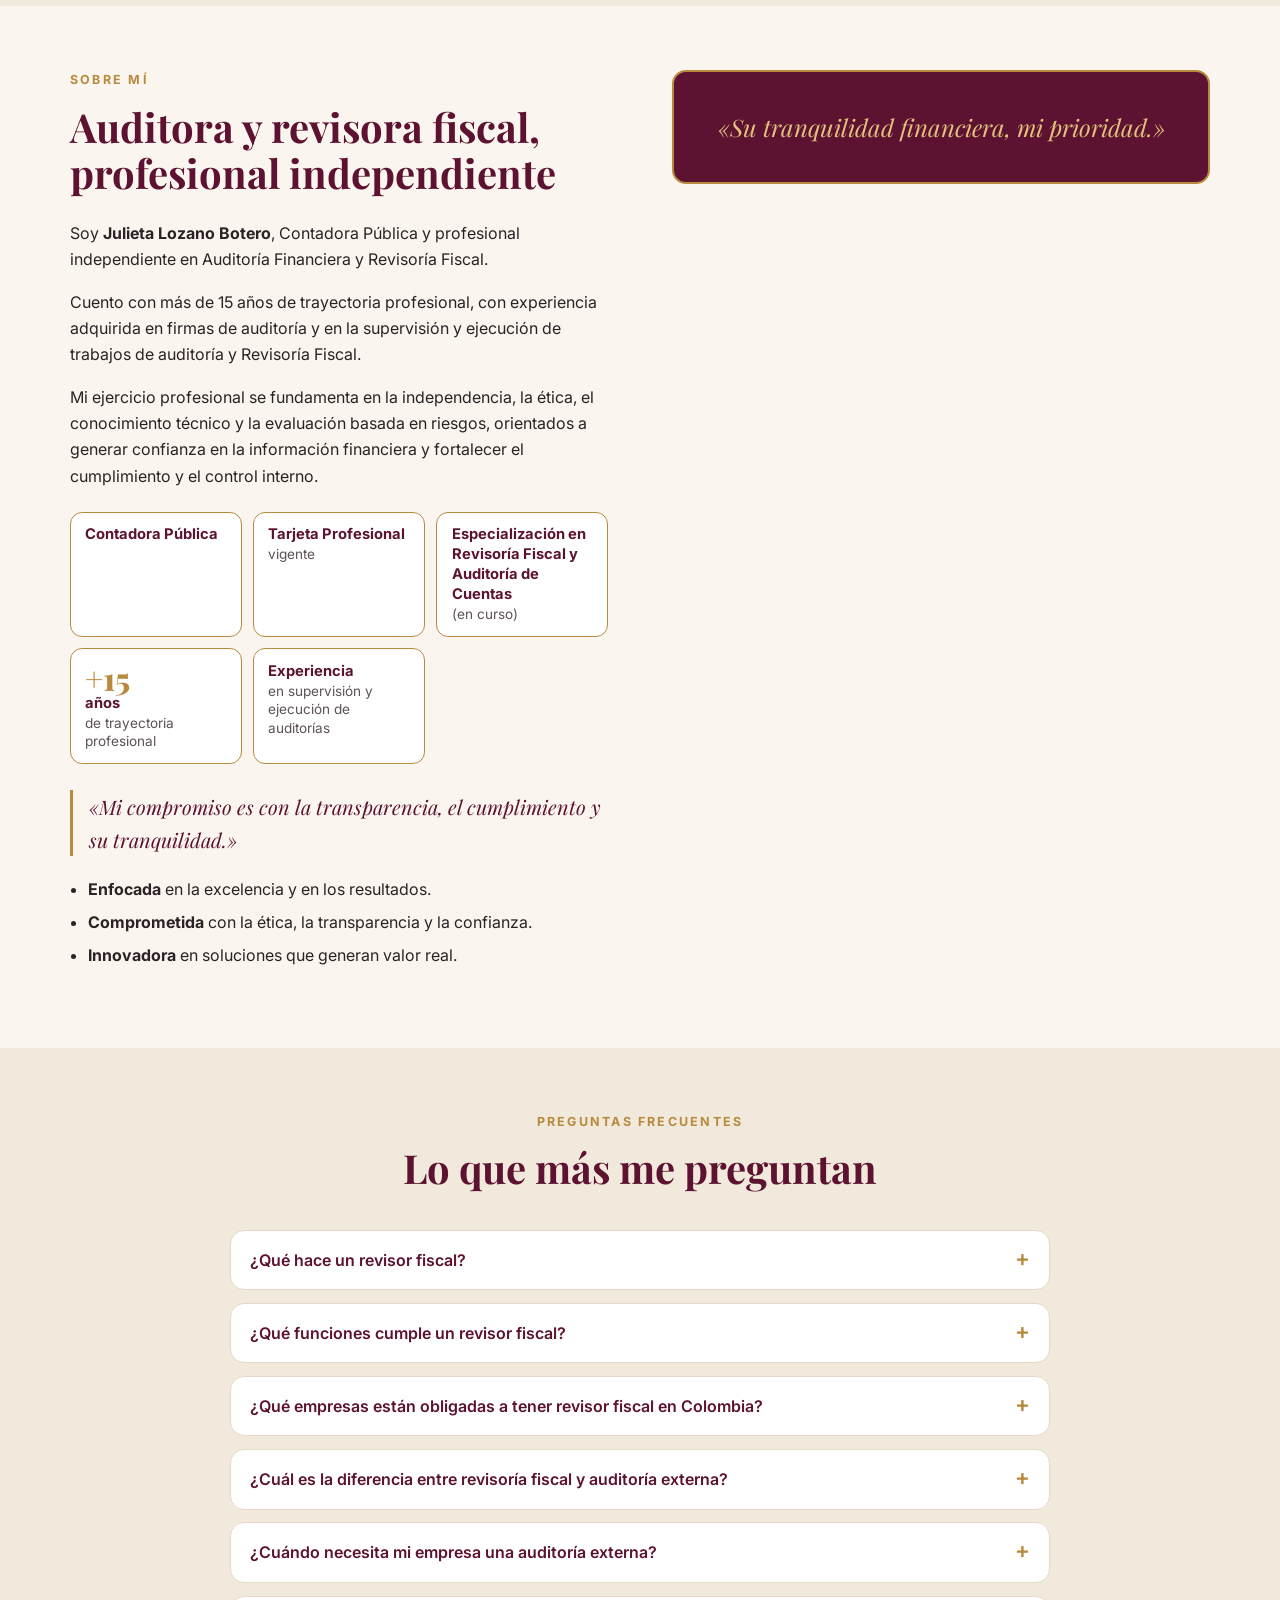
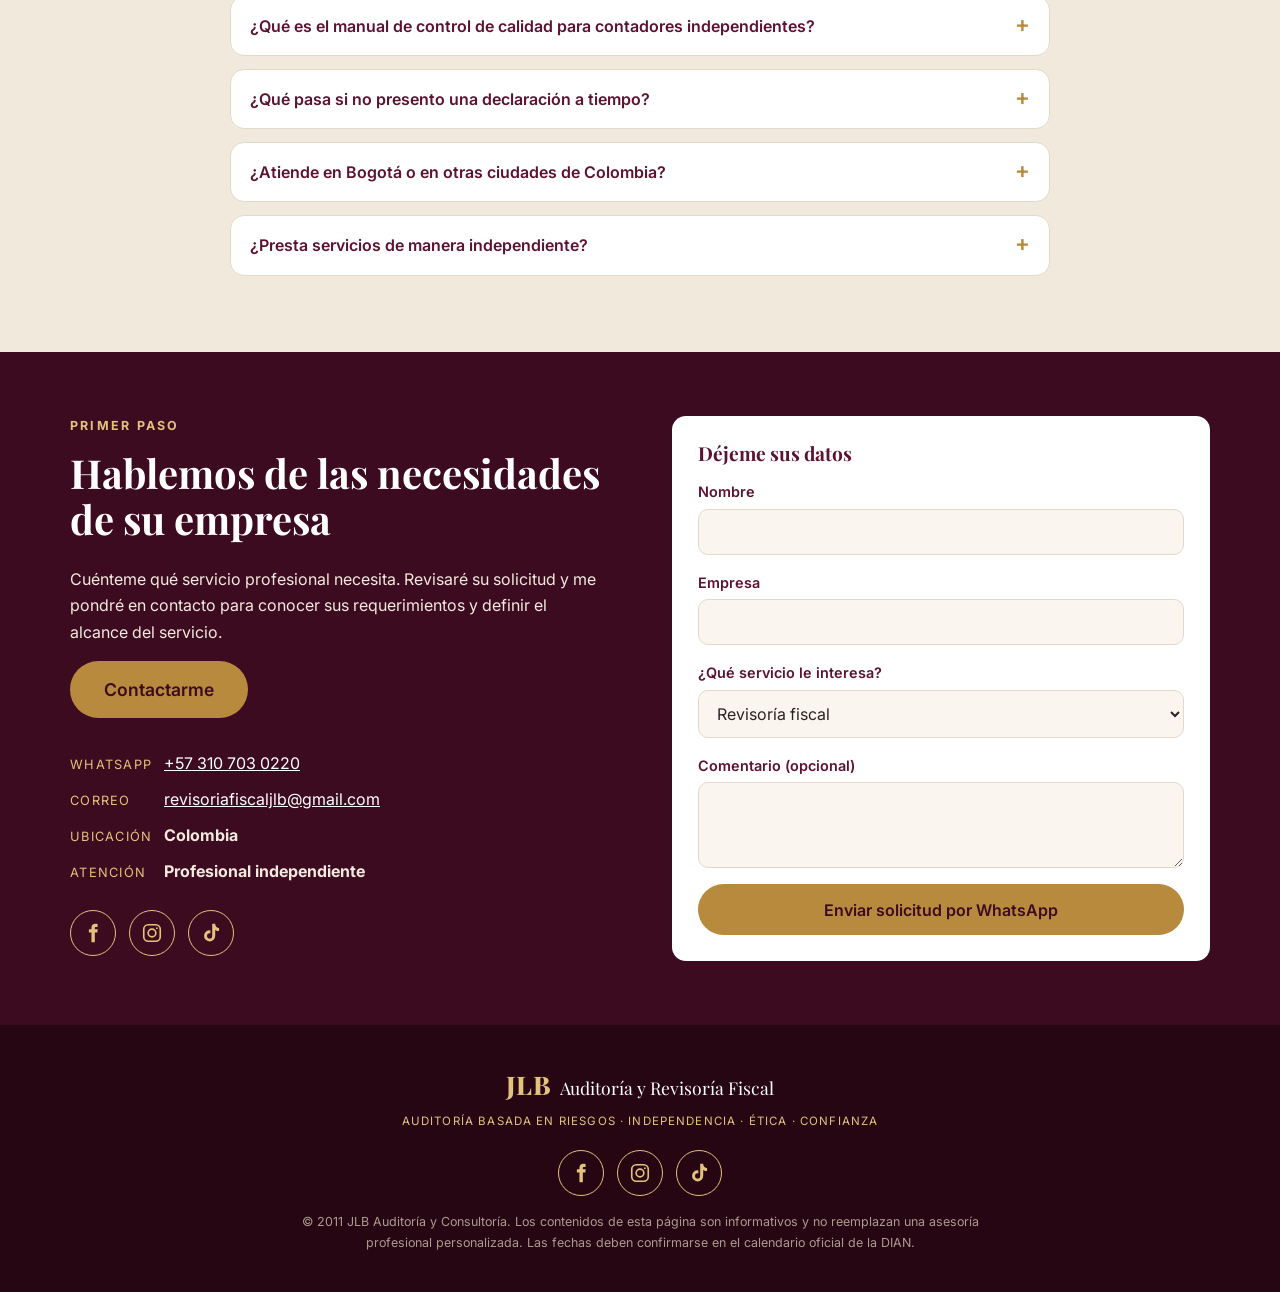
==== commit 2de8e662: "Corregir correo de contacto a revisoriafiscaljlb@gmail.com Co-Authored-By: Claude Sonnet 5.5 <norepl" ====
--- a/index.html
+++ b/index.html
@@ -59,7 +59,7 @@
     "description": "Revisora fiscal independiente y auditoría financiera en Bogotá y toda Colombia, de forma virtual y presencial. También manual de control de calidad para contadores independientes.",
     "url": "https://revisoriafiscaljulietalozano.com/",
     "image": "https://revisoriafiscaljulietalozano.com/img/og-image.jpg",
-    "email": "revisorafiscaljlb@gmail.com",
+    "email": "revisoriafiscaljlb@gmail.com",
     "telephone": "+573107030220",
     "founder": { "@type": "Person", "name": "Julieta Lozano Botero", "jobTitle": "Contadora Pública, auditora y revisora fiscal" },
     "areaServed": [ { "@type": "City", "name": "Bogotá" }, { "@type": "Country", "name": "Colombia" } ],
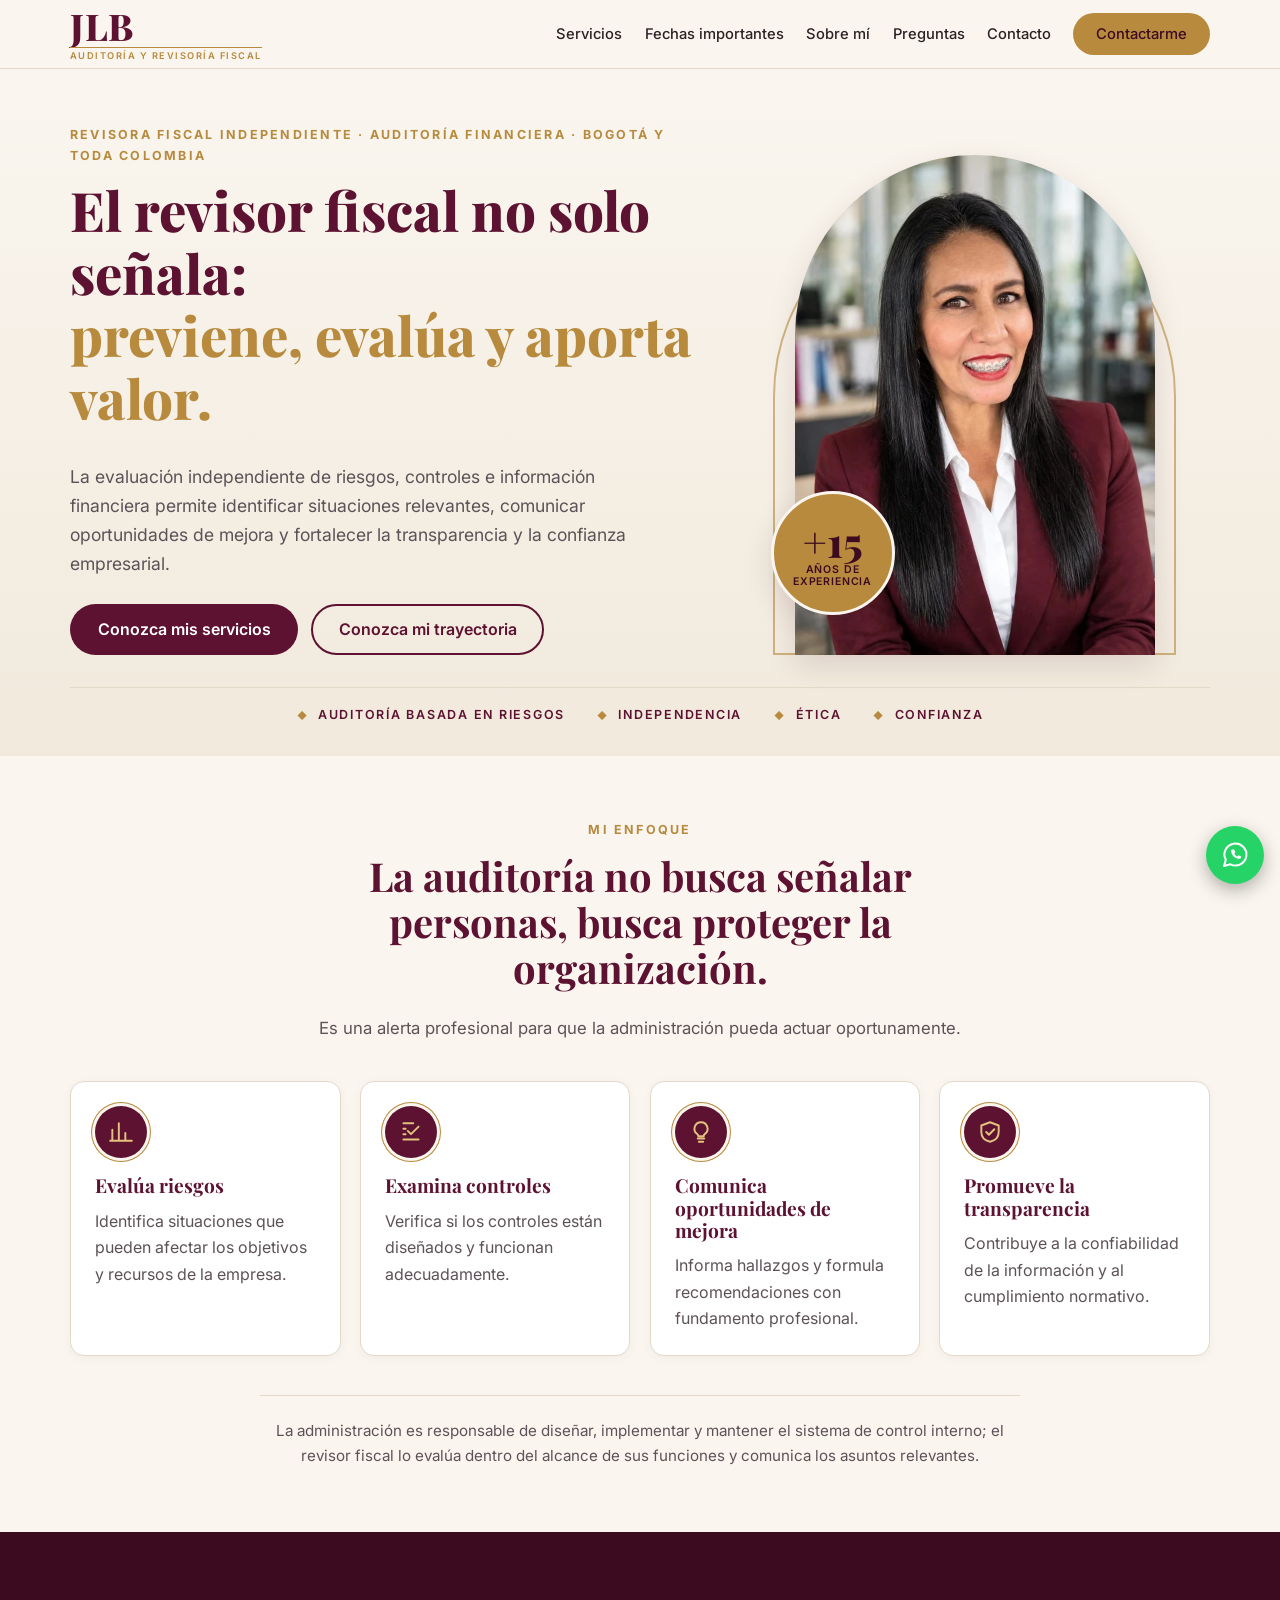
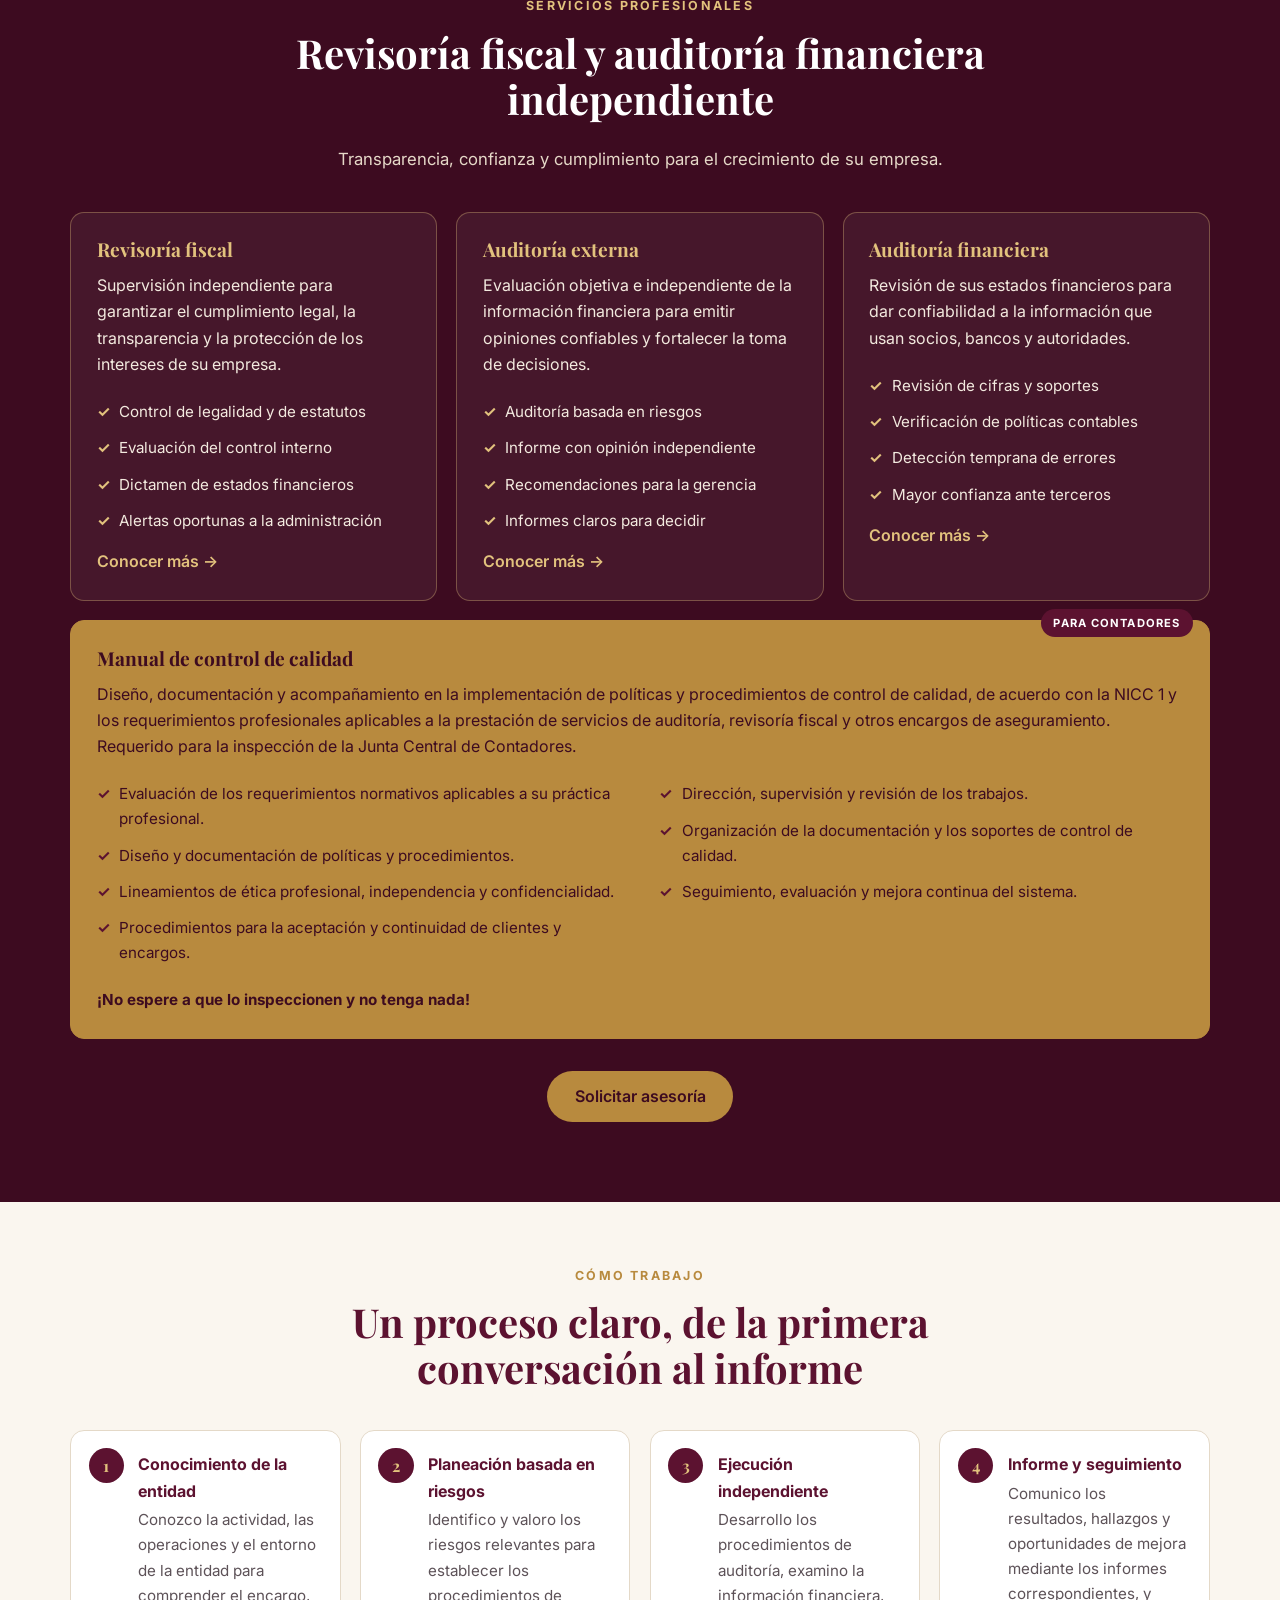
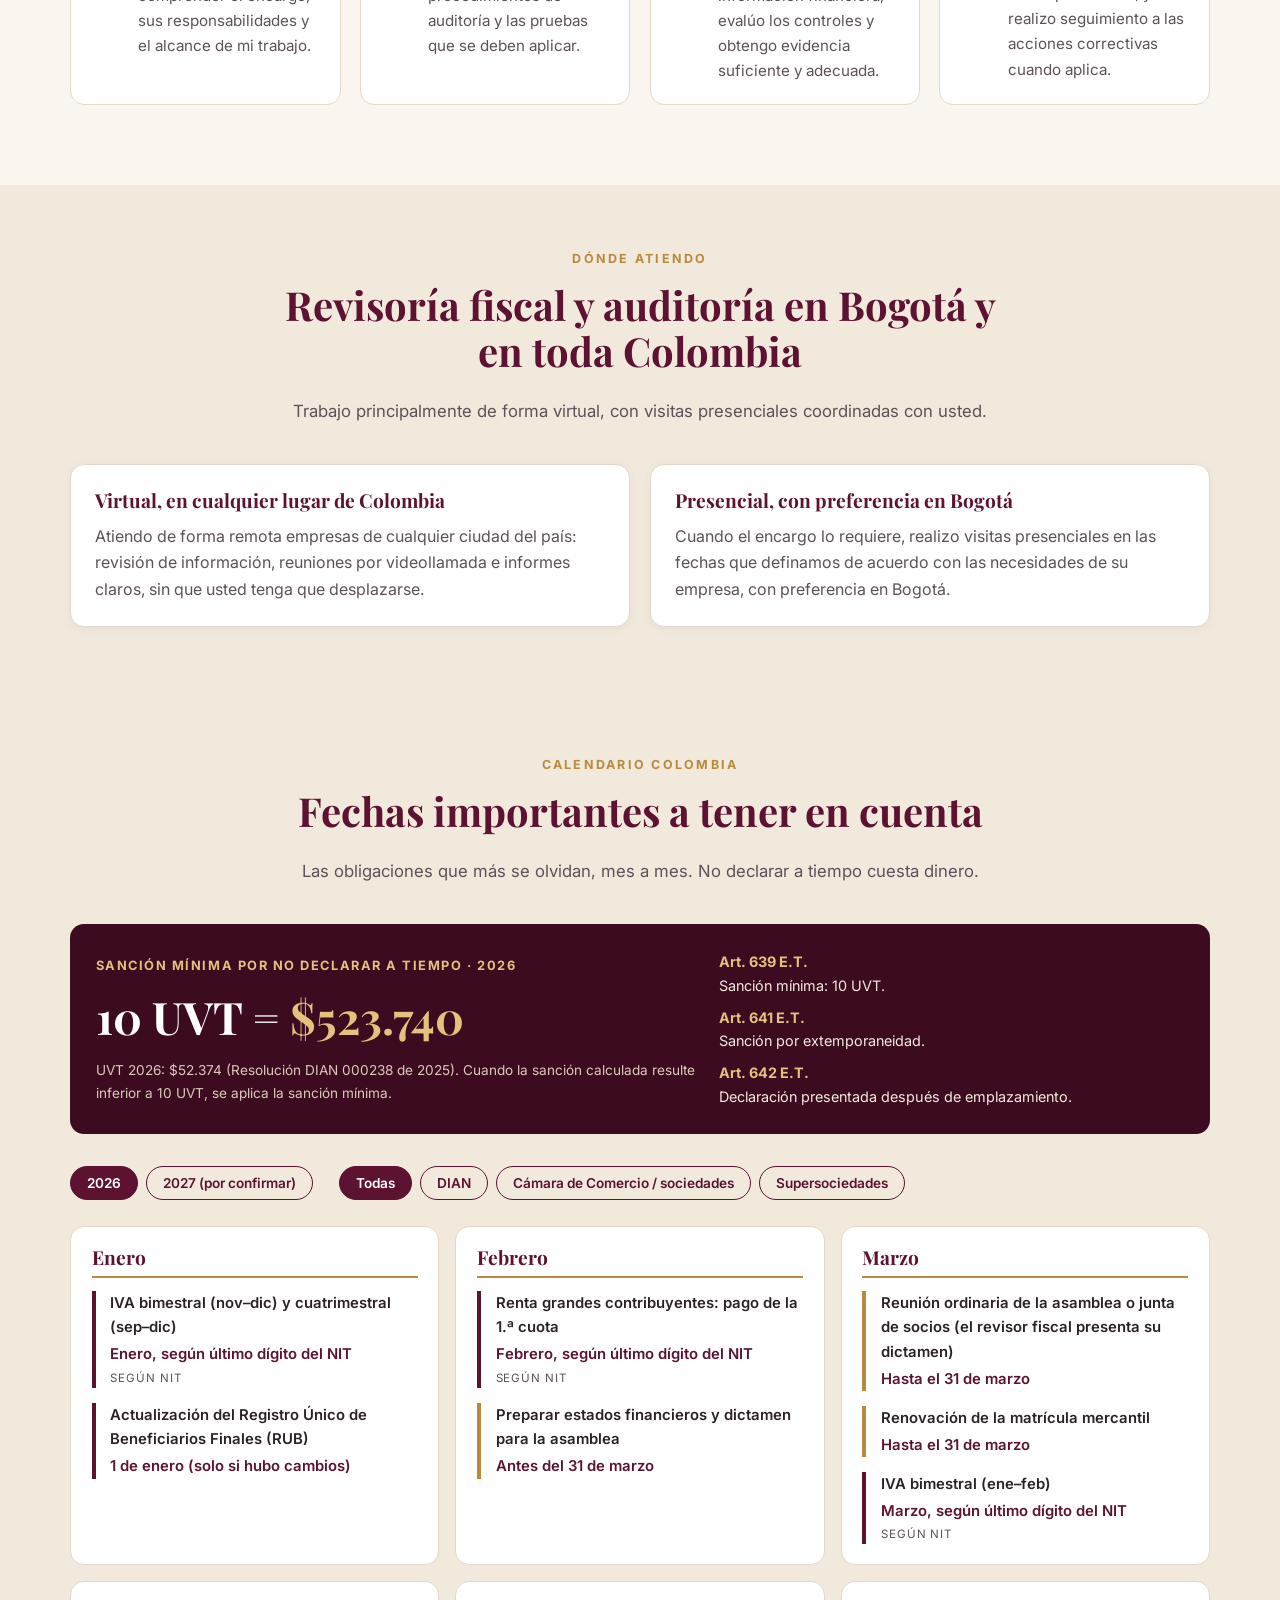
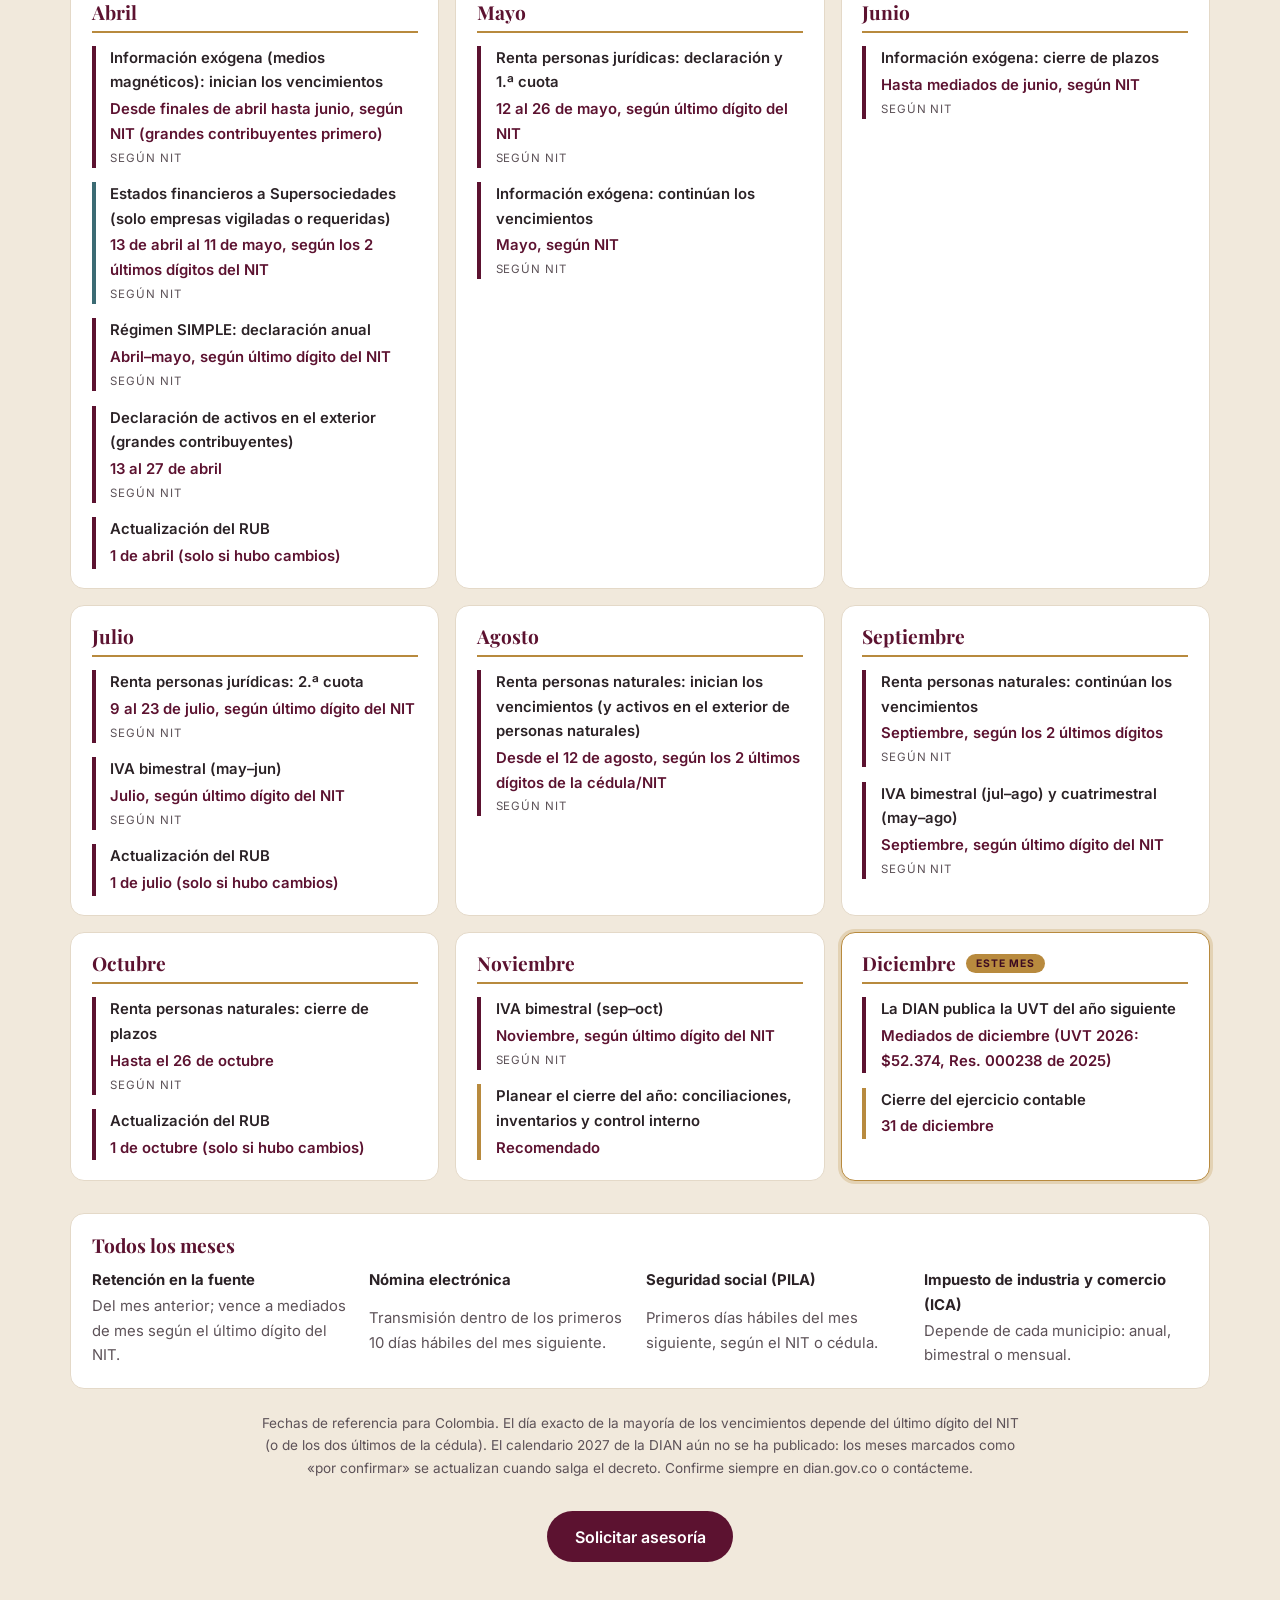
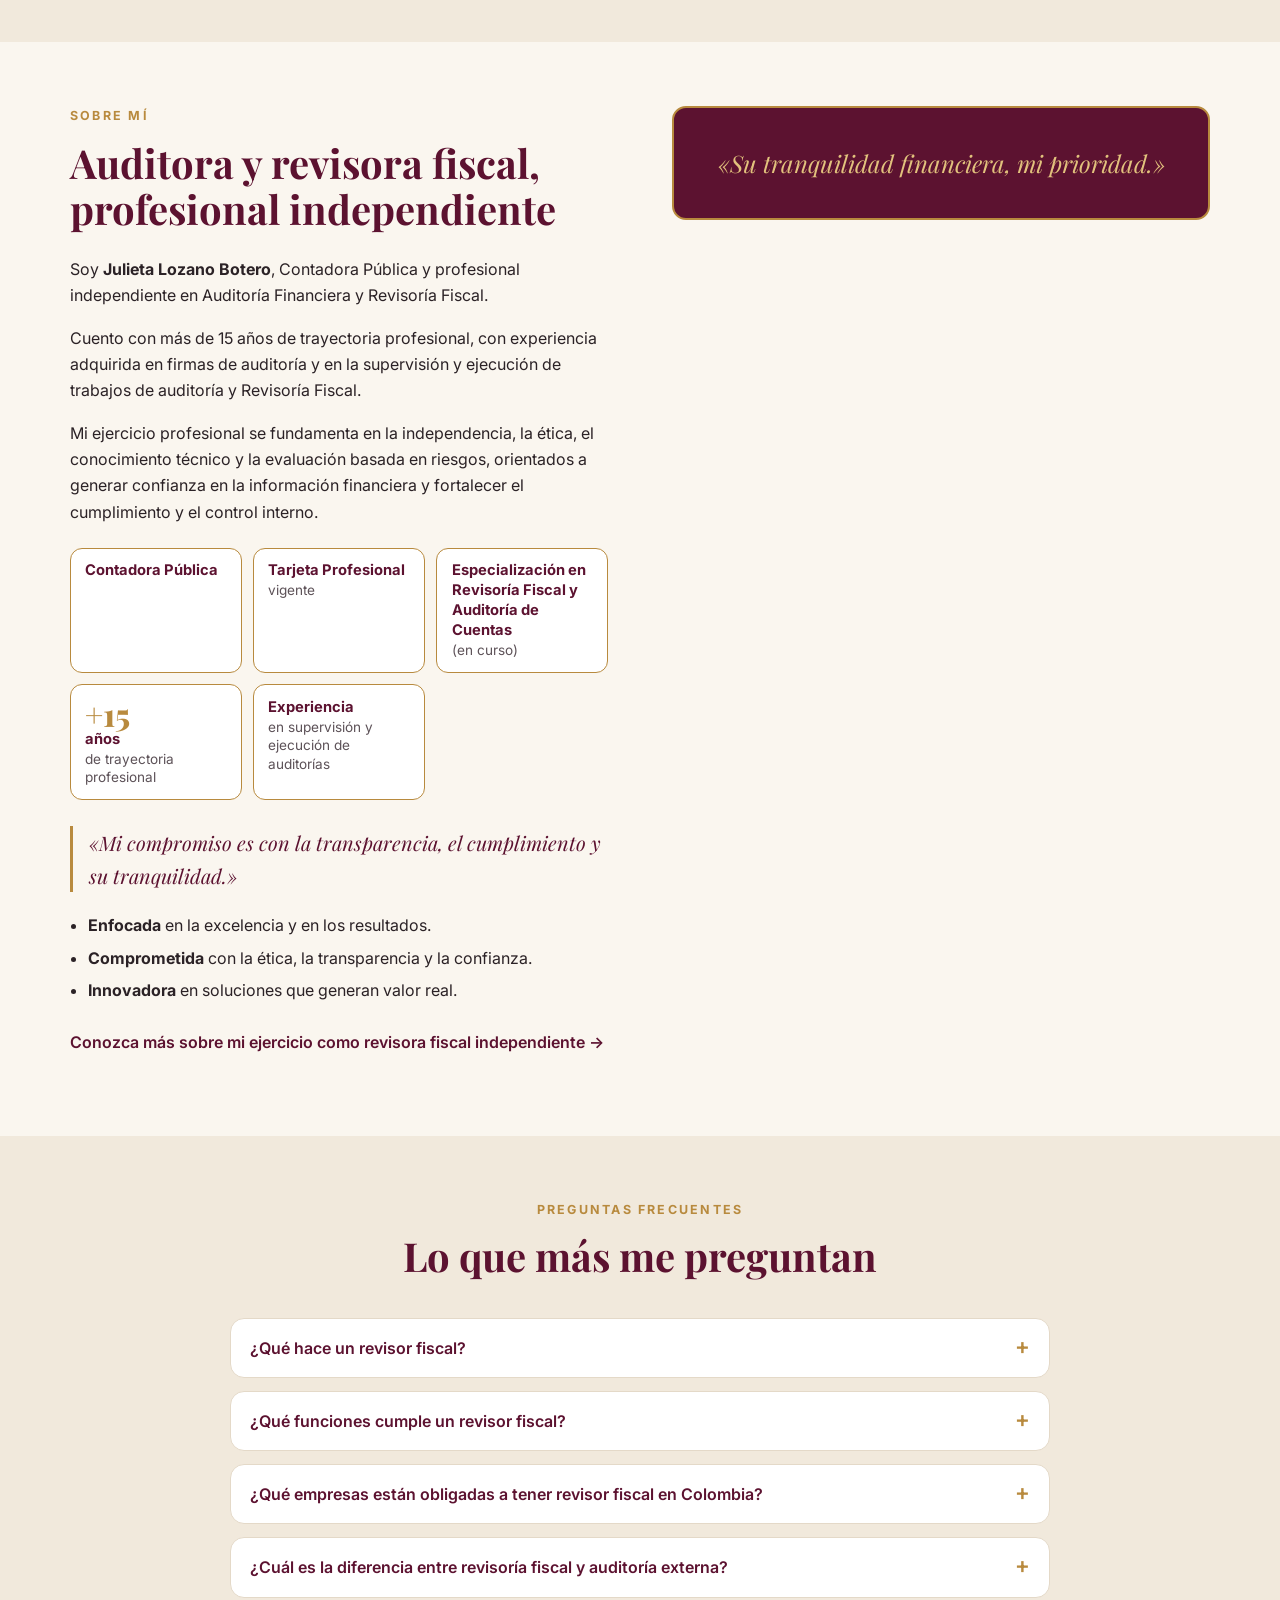
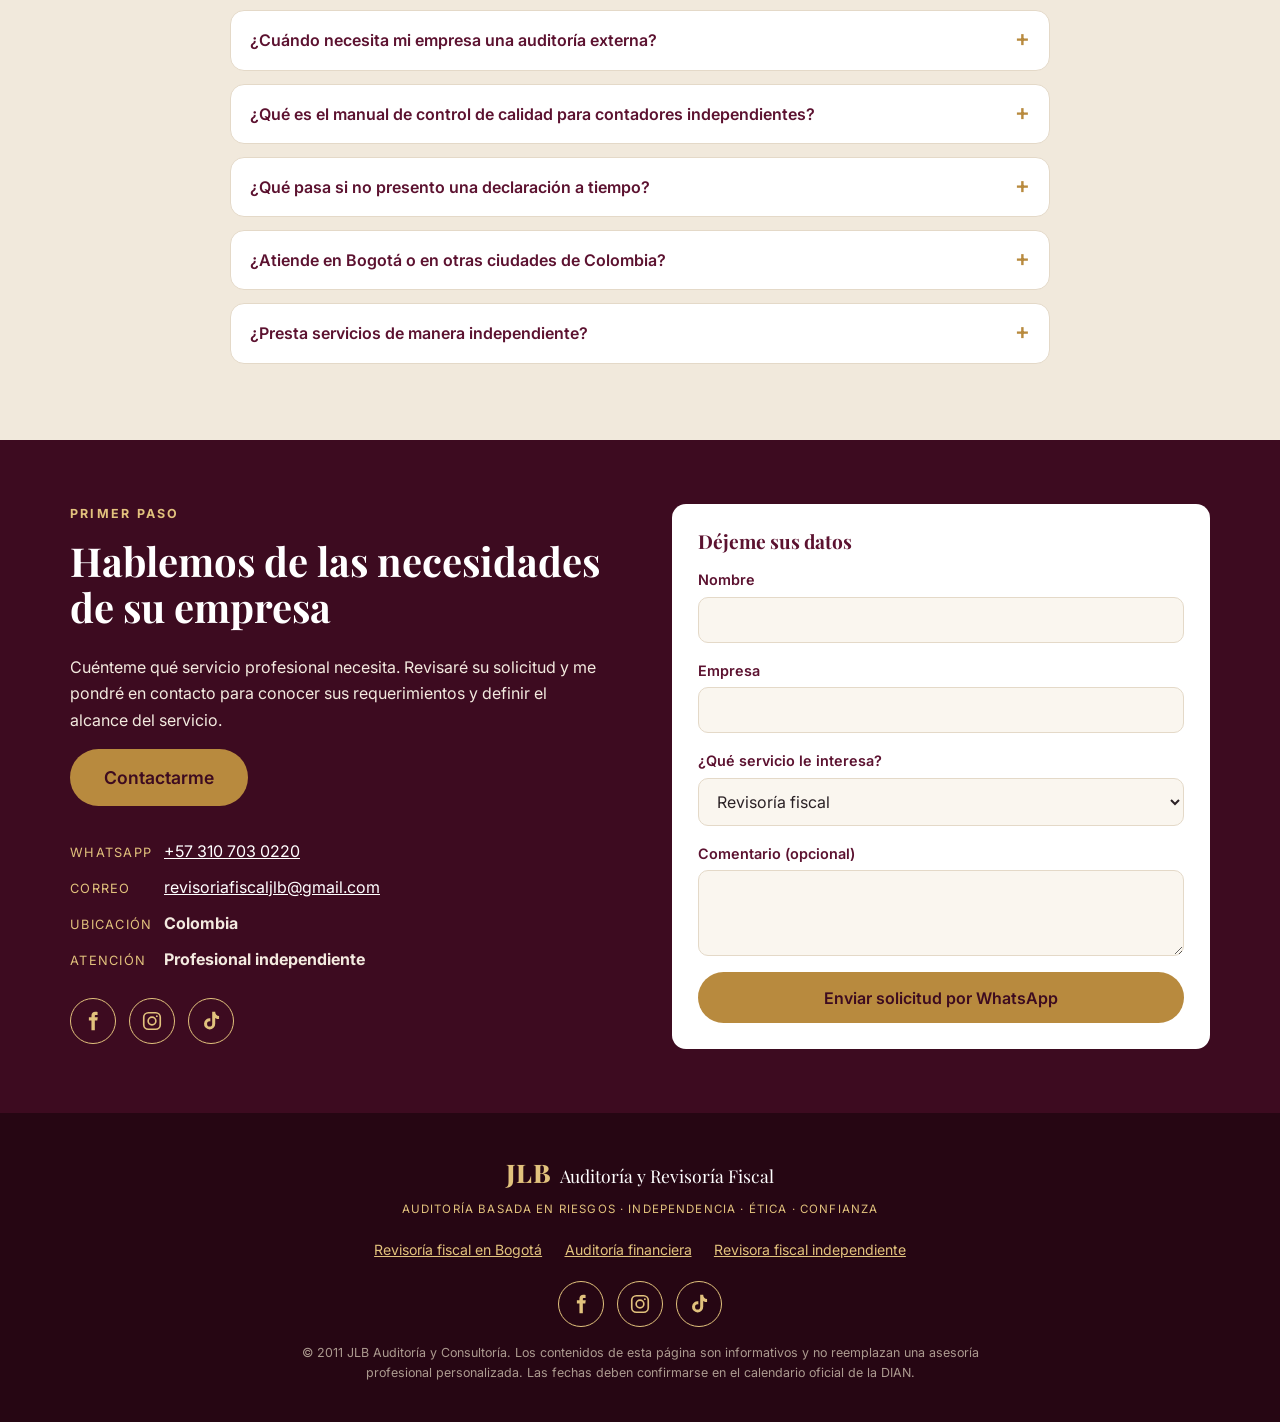
==== commit 39996001: "Páginas por servicio: revisoría fiscal en Bogotá, auditoría financiera y revisora fiscal independien" ====
--- a/index.html
+++ b/index.html
@@ -221,6 +221,8 @@
               <li>Dictamen de estados financieros</li>
               <li>Alertas oportunas a la administración</li>
             </ul>
+            <!-- Enlace a la página completa de este servicio -->
+            <a class="enlace-mas" href="revisoria-fiscal-bogota/">Conocer más →</a>
           </article>
 
           <article class="servicio">
@@ -232,6 +234,7 @@
               <li>Recomendaciones para la gerencia</li>
               <li>Informes claros para decidir</li>
             </ul>
+            <a class="enlace-mas" href="auditoria-financiera/">Conocer más →</a>
           </article>
 
           <article class="servicio">
@@ -243,6 +246,7 @@
               <li>Detección temprana de errores</li>
               <li>Mayor confianza ante terceros</li>
             </ul>
+            <a class="enlace-mas" href="auditoria-financiera/">Conocer más →</a>
           </article>
 
           <article class="servicio destacado">
@@ -387,6 +391,8 @@
             <li><strong>Comprometida</strong> con la ética, la transparencia y la confianza.</li>
             <li><strong>Innovadora</strong> en soluciones que generan valor real.</li>
           </ul>
+          <!-- Enlace a la página sobre el ejercicio independiente -->
+          <p><a class="enlace-mas" href="revisora-fiscal-independiente/">Conozca más sobre mi ejercicio como revisora fiscal independiente →</a></p>
         </div>
         <!-- TODO: cuando haya una foto de oficina/equipo, se puede agregar aquí -->
         <aside class="cita">
@@ -502,6 +508,13 @@
       <p class="pie-logo"><span class="logo-jlb">JLB</span> Auditoría y Revisoría Fiscal</p>
       <p class="pie-lema">Auditoría basada en riesgos · Independencia · Ética · Confianza</p>
 
+      <!-- Enlaces a las páginas por servicio (ayudan a Google a encontrarlas) -->
+      <ul class="pie-enlaces" aria-label="Servicios">
+        <li><a href="revisoria-fiscal-bogota/">Revisoría fiscal en Bogotá</a></li>
+        <li><a href="auditoria-financiera/">Auditoría financiera</a></li>
+        <li><a href="revisora-fiscal-independiente/">Revisora fiscal independiente</a></li>
+      </ul>
+
       <!-- Redes sociales (pie de página). Mismos enlaces que en Contacto: se editan en js/config.js -->
       <ul class="redes redes-pie" aria-label="Redes sociales">
         <li><a data-red="facebook" href="#" aria-label="Facebook de JLB"><svg viewBox="0 0 24 24" aria-hidden="true"><path fill="currentColor" d="M14 8V6.500c0-.7.200-1.100 1.200-1.100H17V2.200C16.600 2.100 15.600 2 14.500 2 12 2 10.300 3.500 10.300 6.200V8H7.500v3.500h2.800V22H14V11.500h2.700L17.200 8H14z"/></svg></a></li>
--- a/css/styles.css
+++ b/css/styles.css
@@ -269,3 +269,51 @@
   html { scroll-behavior: auto; }
   * { transition: none !important; }
 }
+
+
+/* ==========================================================================
+   PÁGINAS POR SERVICIO  (revisoria-fiscal-bogota, auditoria-financiera,
+   revisora-fiscal-independiente). Estilos usados solo por esas páginas.
+   ========================================================================== */
+
+/* Encabezado de la página: ruta de navegación, H1 e introducción */
+.pagina-hero { background: linear-gradient(180deg, var(--marfil) 0%, var(--marfil-2) 100%); padding: 2.4rem 0 3rem; border-bottom: 1px solid var(--borde); }
+.pagina-hero h1 { font-size: clamp(1.9rem, 5.4vw, 3rem); }
+.pagina-intro { font-size: 1.1rem; color: var(--texto-suave); margin-bottom: 1.6rem; }
+.migas { font-size: .85rem; color: var(--texto-suave); margin-bottom: 1.2rem; }
+.migas a { color: var(--vino); }
+.migas span { margin: 0 .3rem; color: var(--dorado); }
+
+/* Texto corrido largo (párrafos con buen ancho de lectura) */
+.texto-largo p { color: var(--texto-suave); font-size: 1.05rem; }
+.texto-largo h2 { margin-bottom: .8rem; }
+
+/* Lista con marcas de verificación (sobre fondo oscuro por defecto; .lista-clara para fondo claro) */
+.lista-check { list-style: none; padding: 0; margin: 0; display: grid; gap: .9rem; }
+.lista-check li { position: relative; padding-left: 1.8rem; }
+.lista-check li::before { content: "✓"; position: absolute; left: 0; color: var(--dorado-claro); font-weight: 700; }
+.lista-check strong { color: var(--dorado-claro); }
+.lista-clara li::before { color: var(--dorado); }
+.lista-clara strong { color: var(--vino); }
+
+/* Banda de llamado a la acción (botón de WhatsApp) */
+.cta-banda { background: var(--vino-oscuro); color: #f3eadf; padding: 3.4rem 0; }
+.cta-banda h2 { color: #fff; }
+.cta-banda p { color: #e6d9c8; }
+.cta-datos { margin-top: 1.4rem; font-size: .95rem; }
+.cta-datos a { color: var(--dorado-claro); }
+
+/* Tarjetas que son enlaces (otros servicios) y enlace "Conocer más" */
+.enlace-tarjeta { text-decoration: none; color: inherit; display: block; transition: transform .15s, box-shadow .15s; }
+.enlace-tarjeta:hover { transform: translateY(-3px); box-shadow: var(--sombra); }
+.enlace-tarjeta h3 { color: var(--vino); }
+.enlace-mas { color: var(--vino); font-weight: 600; text-decoration: none; display: inline-block; margin-top: .6rem; }
+.enlace-mas:hover { text-decoration: underline; }
+.servicio .enlace-mas { color: var(--dorado-claro); }
+.servicio.destacado .enlace-mas { color: var(--vino-oscuro); }
+.servicios-otros { display: grid; gap: 1.2rem; }
+@media (min-width: 700px) { .servicios-otros { grid-template-columns: repeat(2, 1fr); } }
+
+/* Enlaces del pie de página (servicios) */
+.pie-enlaces { list-style: none; padding: 0; margin: 1.2rem 0 0; display: flex; flex-wrap: wrap; justify-content: center; gap: .4rem 1.4rem; font-size: .88rem; }
+.pie-enlaces a { color: var(--dorado-claro); }
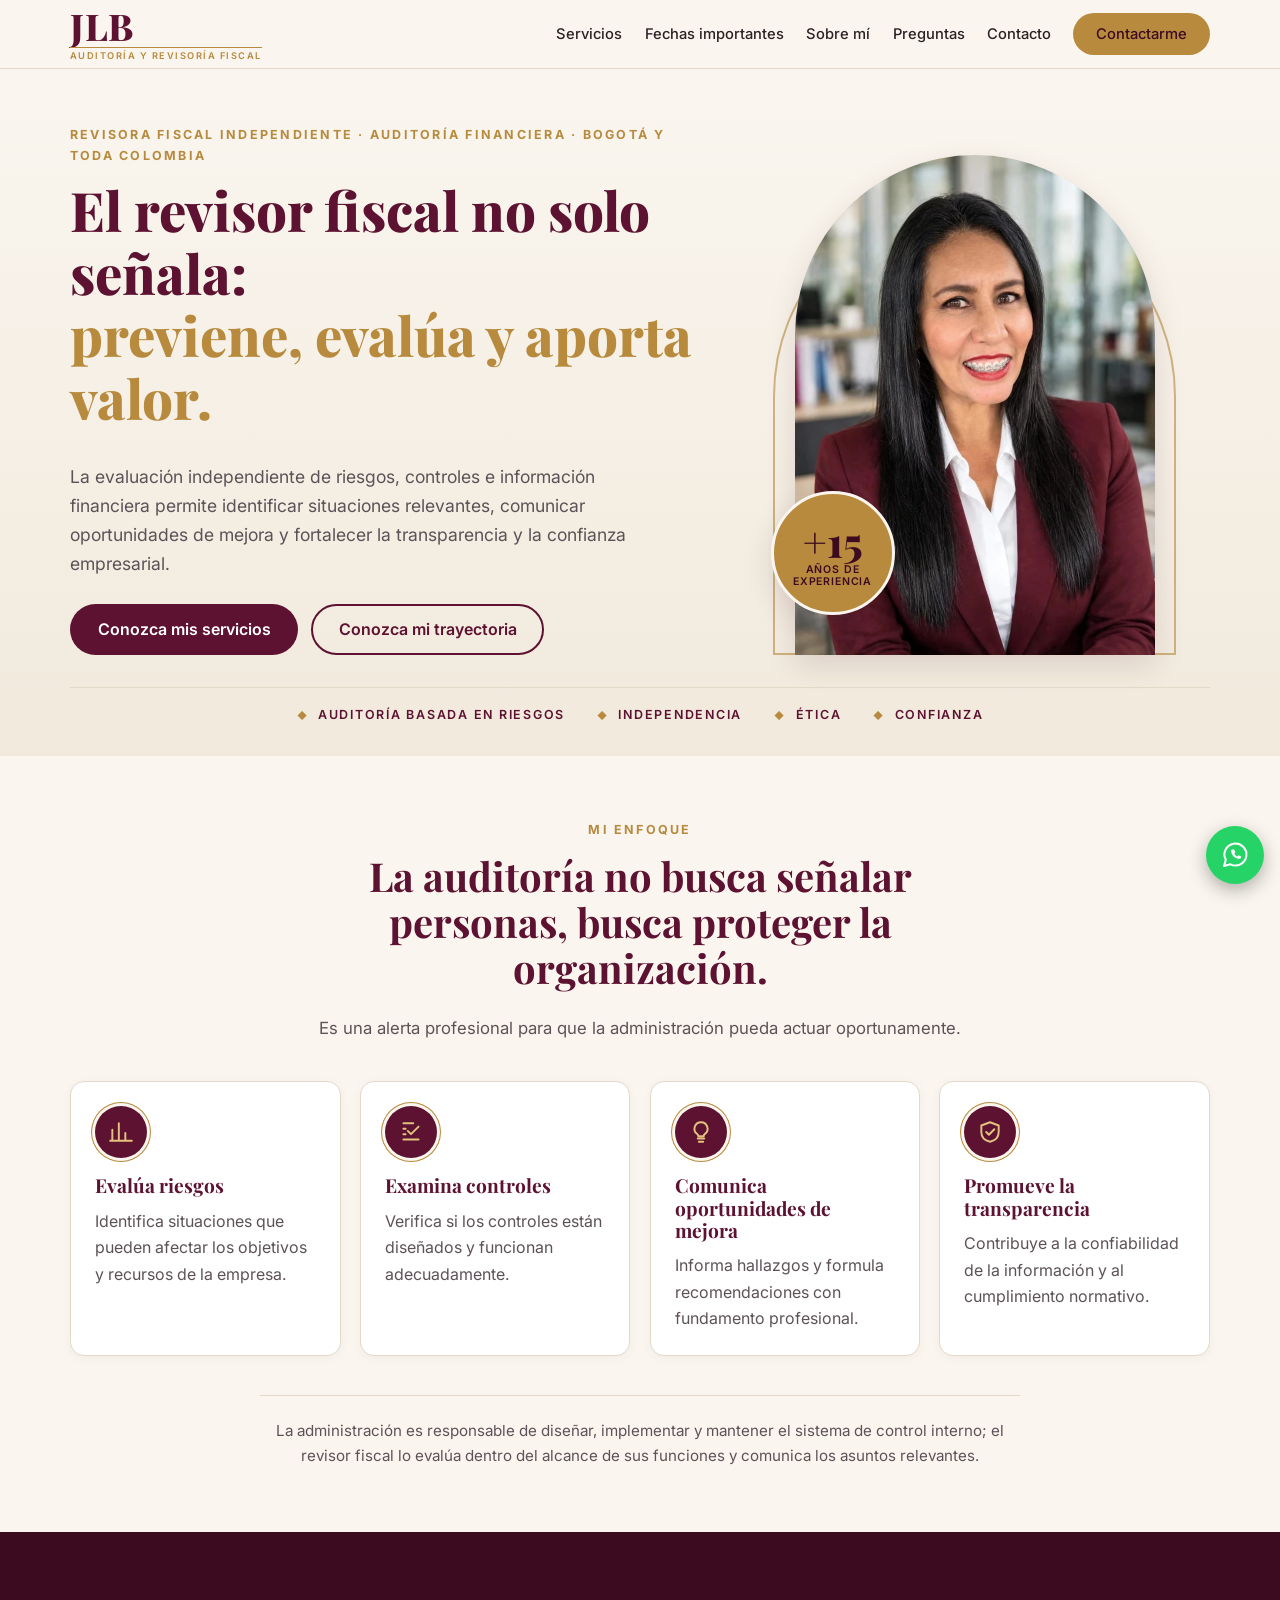
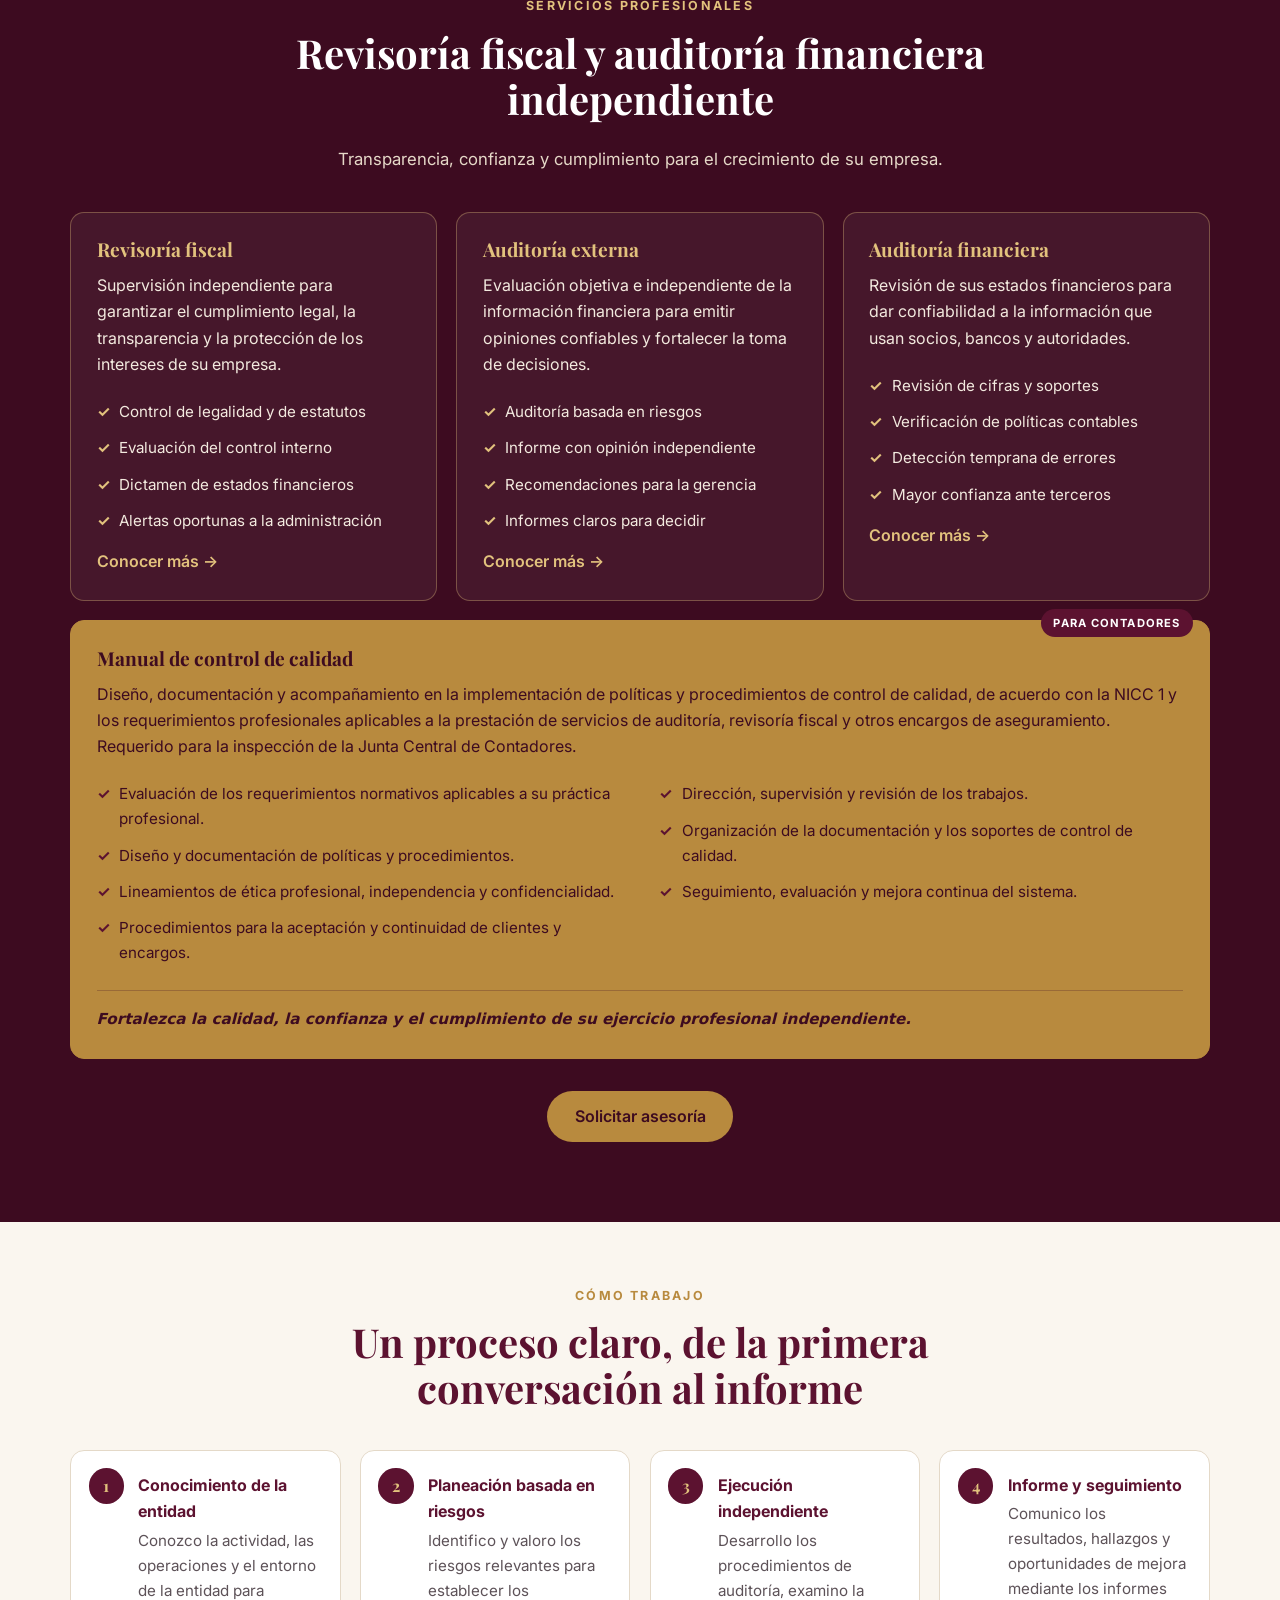
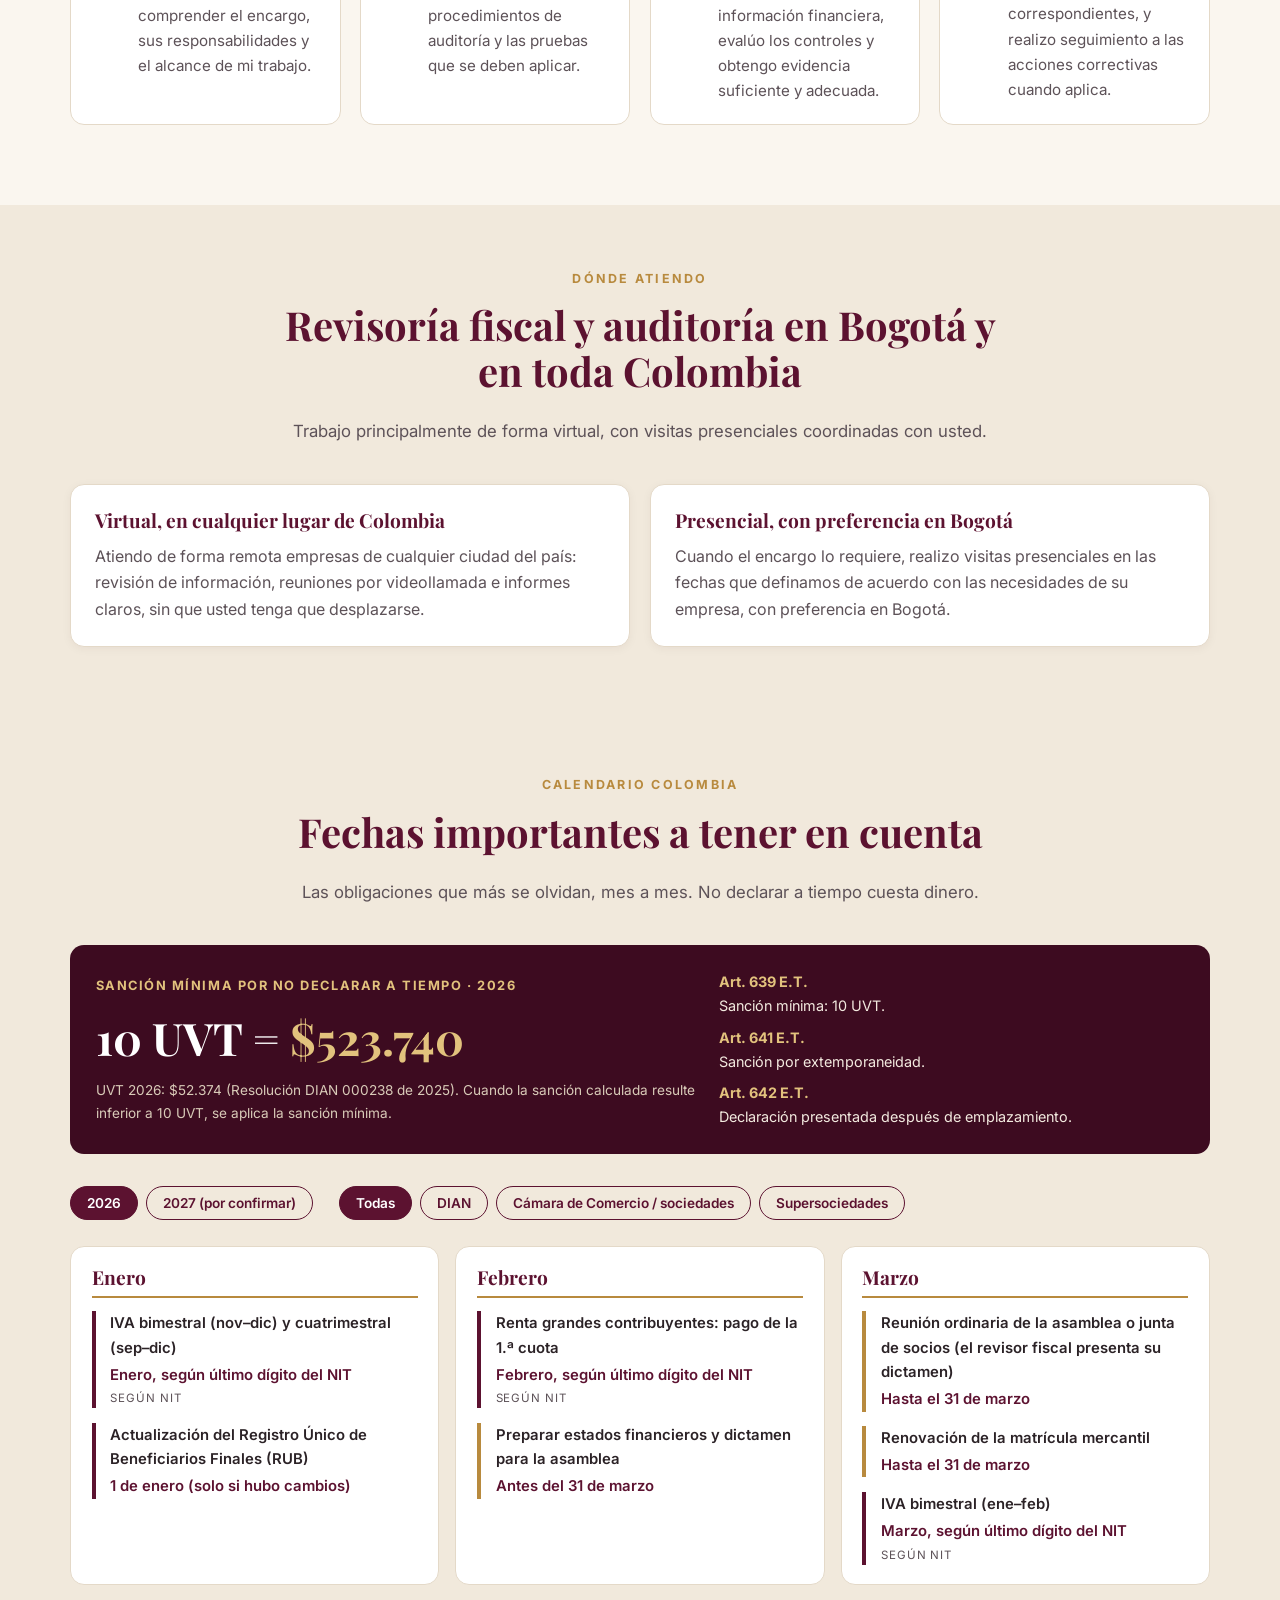
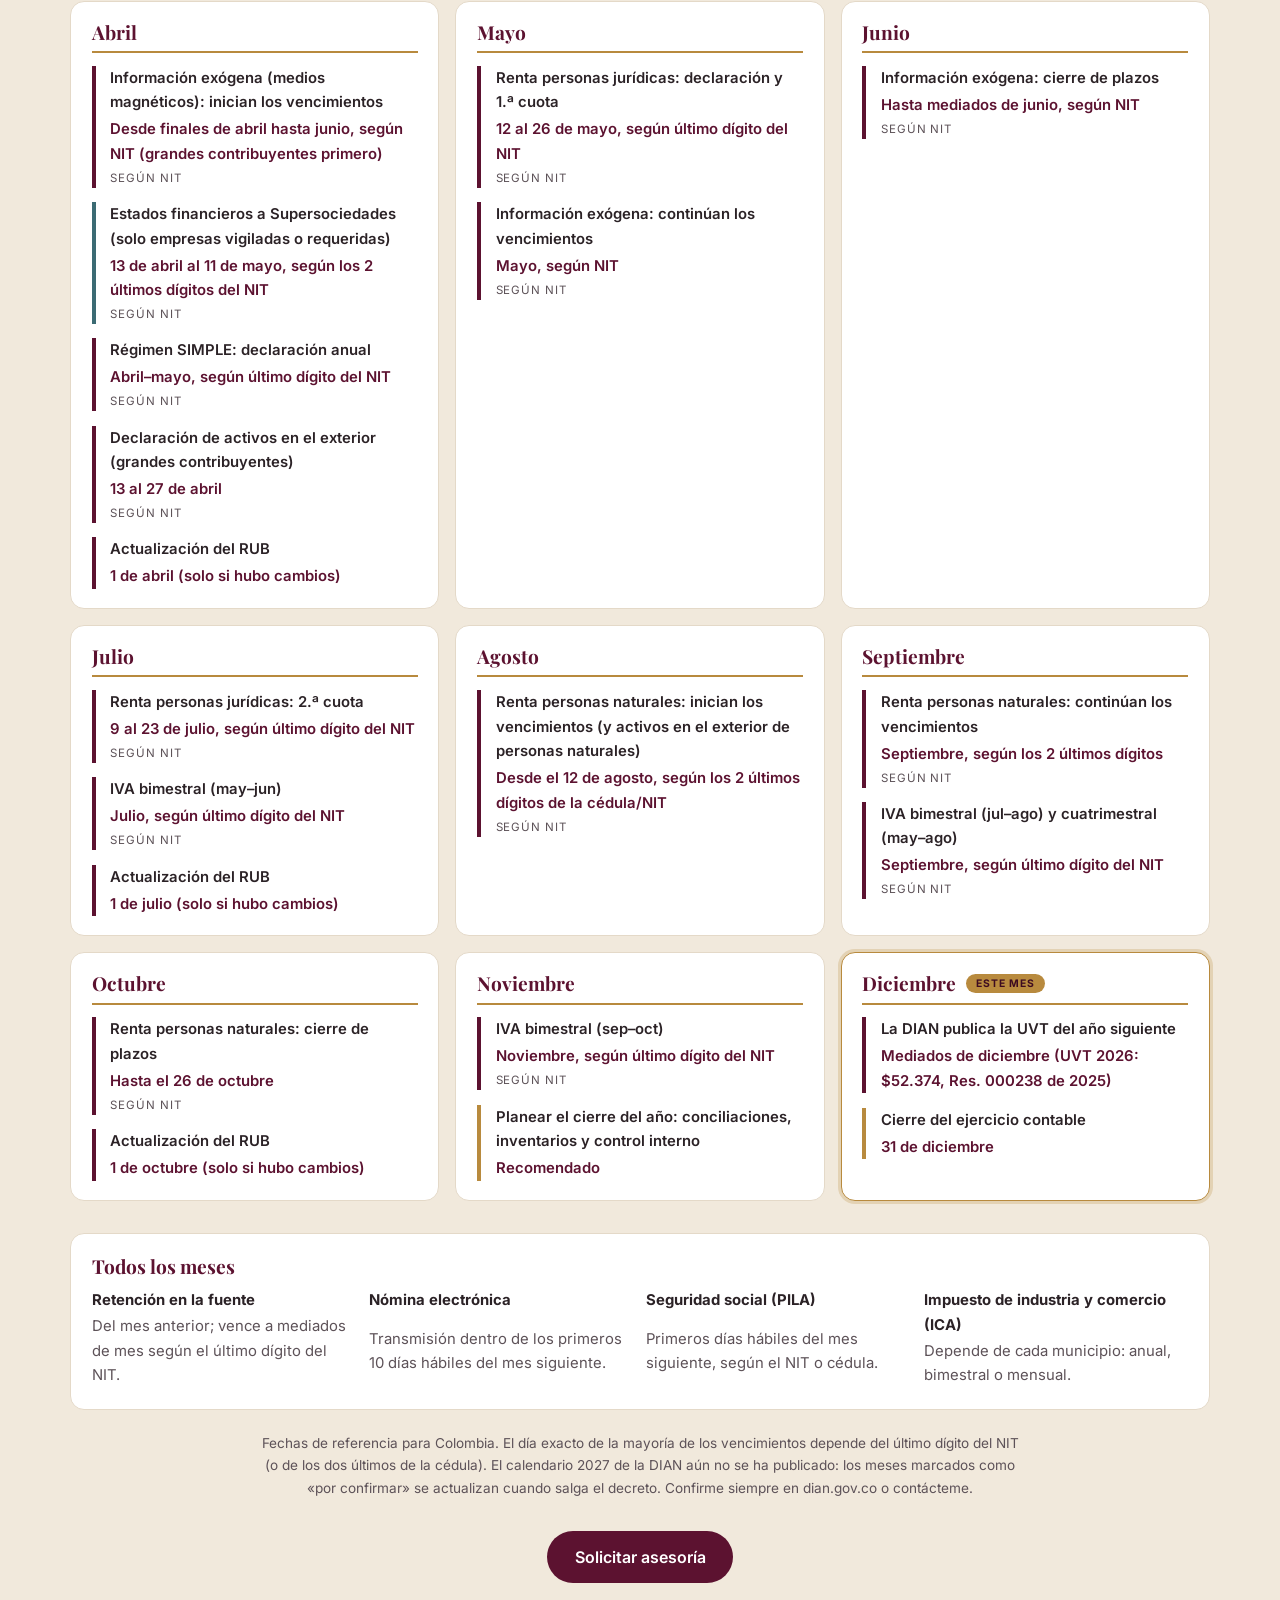
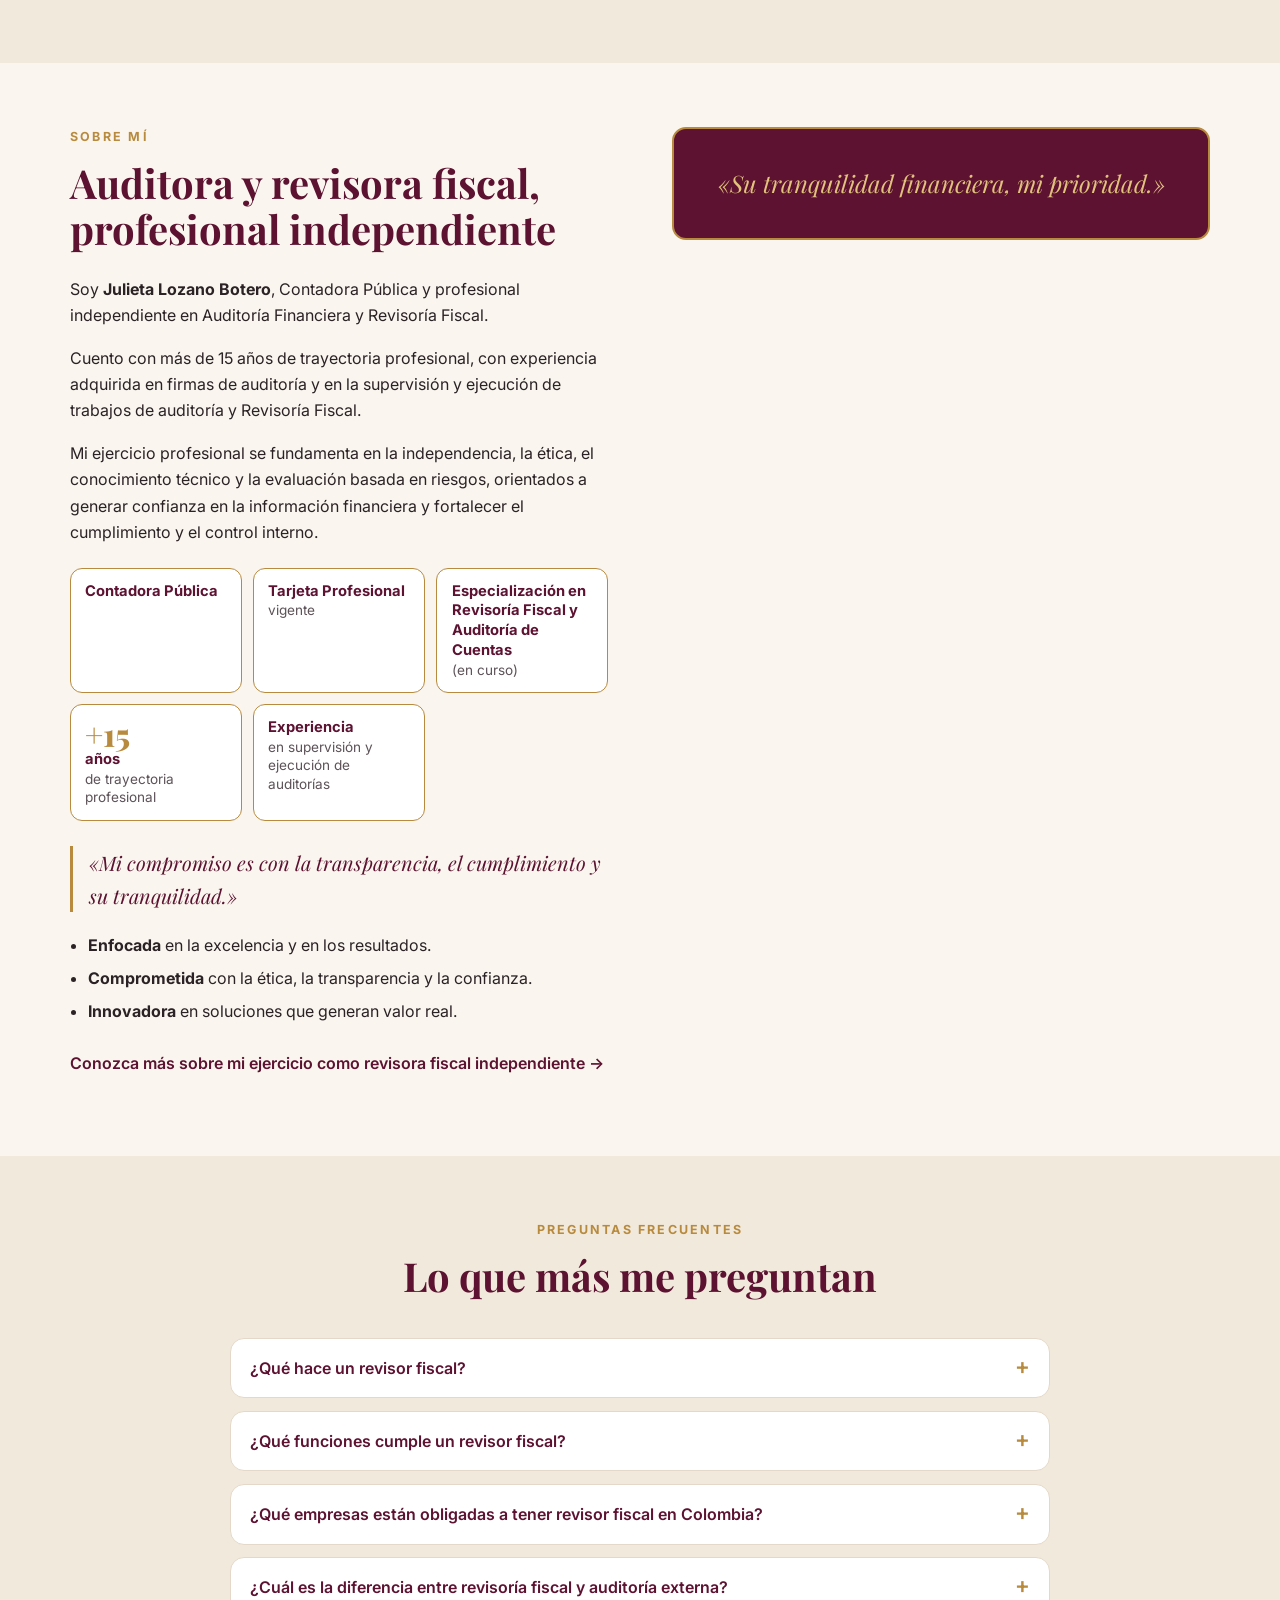
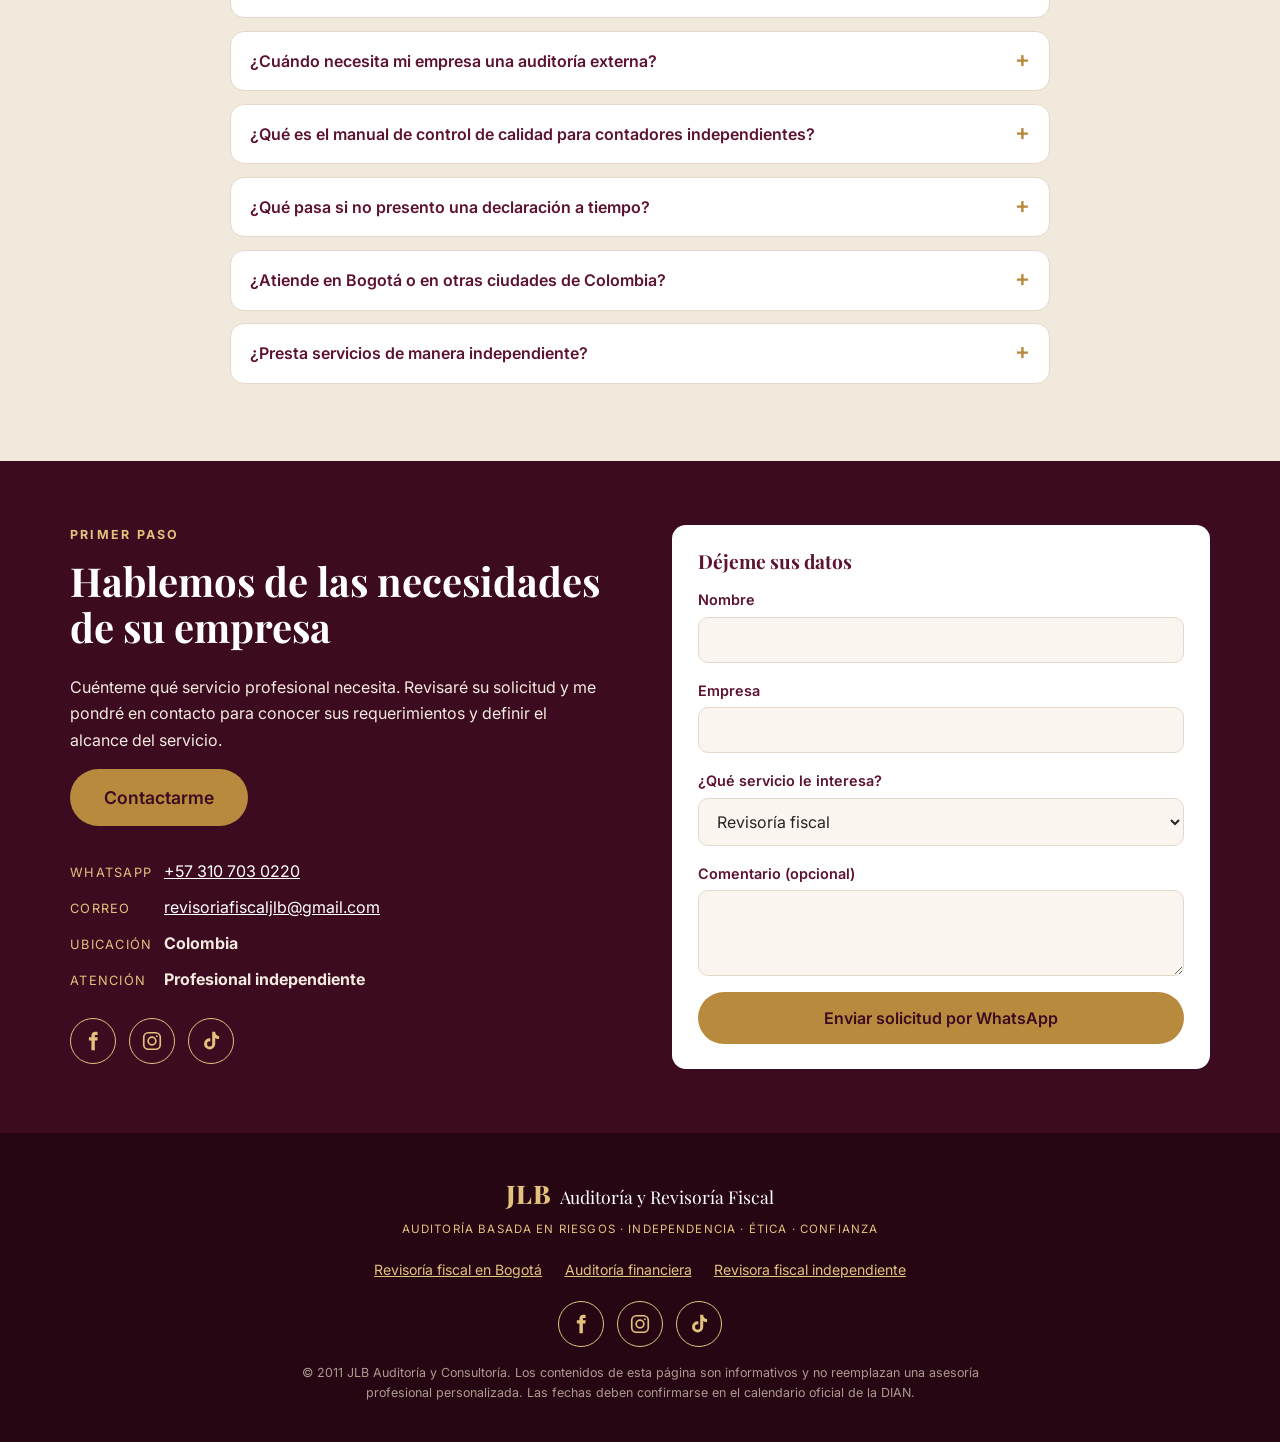
==== commit d6c6b667: "Frase de cierre de la tarjeta de control de calidad Co-Authored-By: Claude Sonnet 5.5 <noreply@anthr" ====
--- a/index.html
+++ b/index.html
@@ -263,8 +263,8 @@
               <li>Organización de la documentación y los soportes de control de calidad.</li>
               <li>Seguimiento, evaluación y mejora continua del sistema.</li>
             </ul>
-            <!-- Frase de llamado a la acción propia de Julieta -->
-            <p class="alerta">¡No espere a que lo inspeccionen y no tenga nada!</p>
+            <!-- Frase de cierre de la tarjeta (texto aprobado por Julieta) -->
+            <p class="alerta">Fortalezca la calidad, la confianza y el cumplimiento de su ejercicio profesional independiente.</p>
           </article>
         </div>
 
--- a/css/styles.css
+++ b/css/styles.css
@@ -133,7 +133,8 @@
 .servicio.destacado { grid-column: 1 / -1; }
 @media (min-width: 700px) { .servicio.destacado ul { columns: 2; column-gap: 2.4rem; } .servicio.destacado li { break-inside: avoid; } }
 .cinta { position: absolute; top: -12px; right: 16px; background: var(--vino); color: #fff; font-size: .7rem; letter-spacing: .1em; text-transform: uppercase; font-weight: 700; padding: .3rem .8rem; border-radius: 999px; }
-.alerta { margin: 1rem 0 0; font-weight: 700; font-size: .95rem; }
+/* Frase de cierre de la tarjeta de control de calidad: cursiva y línea separadora arriba */
+.alerta { margin: 1.2rem 0 0; padding-top: 1rem; border-top: 1px solid rgba(61, 11, 32, .25); font-weight: 700; font-style: italic; font-size: .95rem; }
 
 /* ---------- PROCESO ---------- */
 .pasos { list-style: none; counter-reset: paso; padding: 0; display: grid; gap: 1.2rem; }
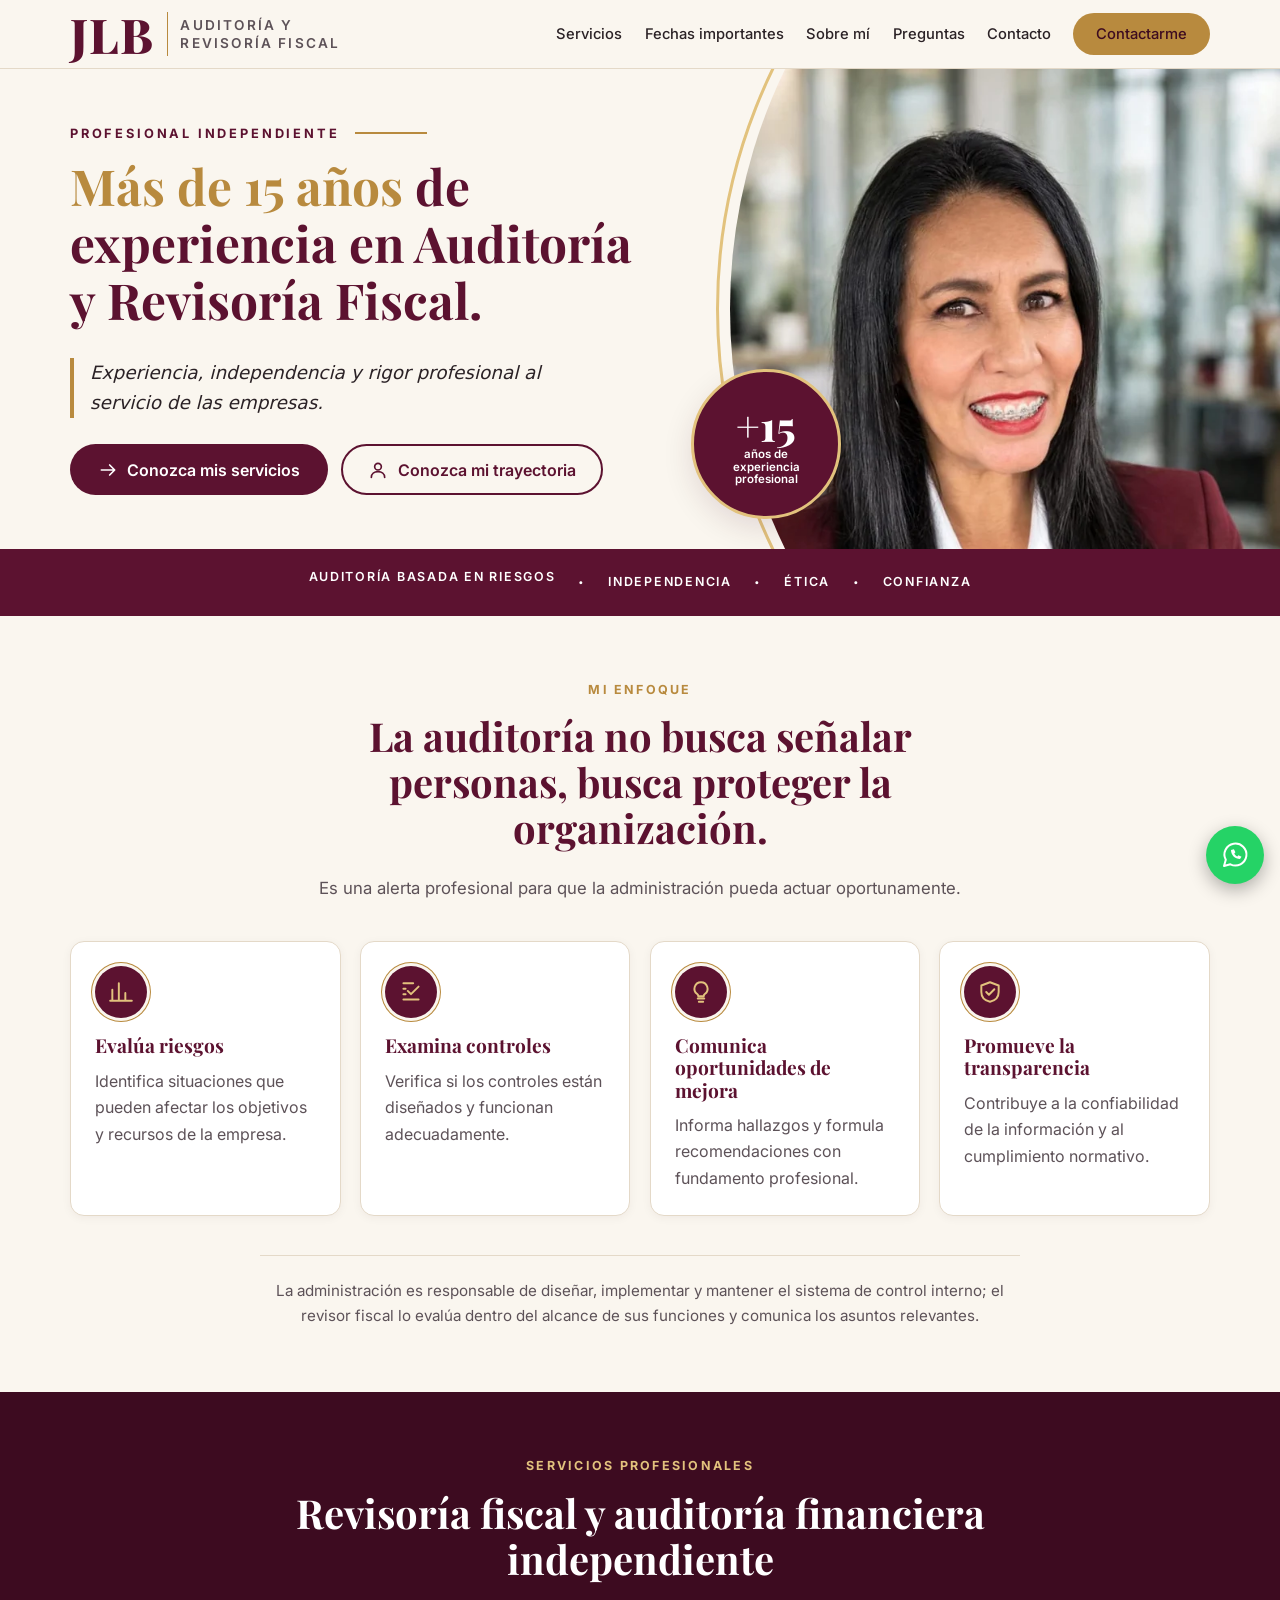
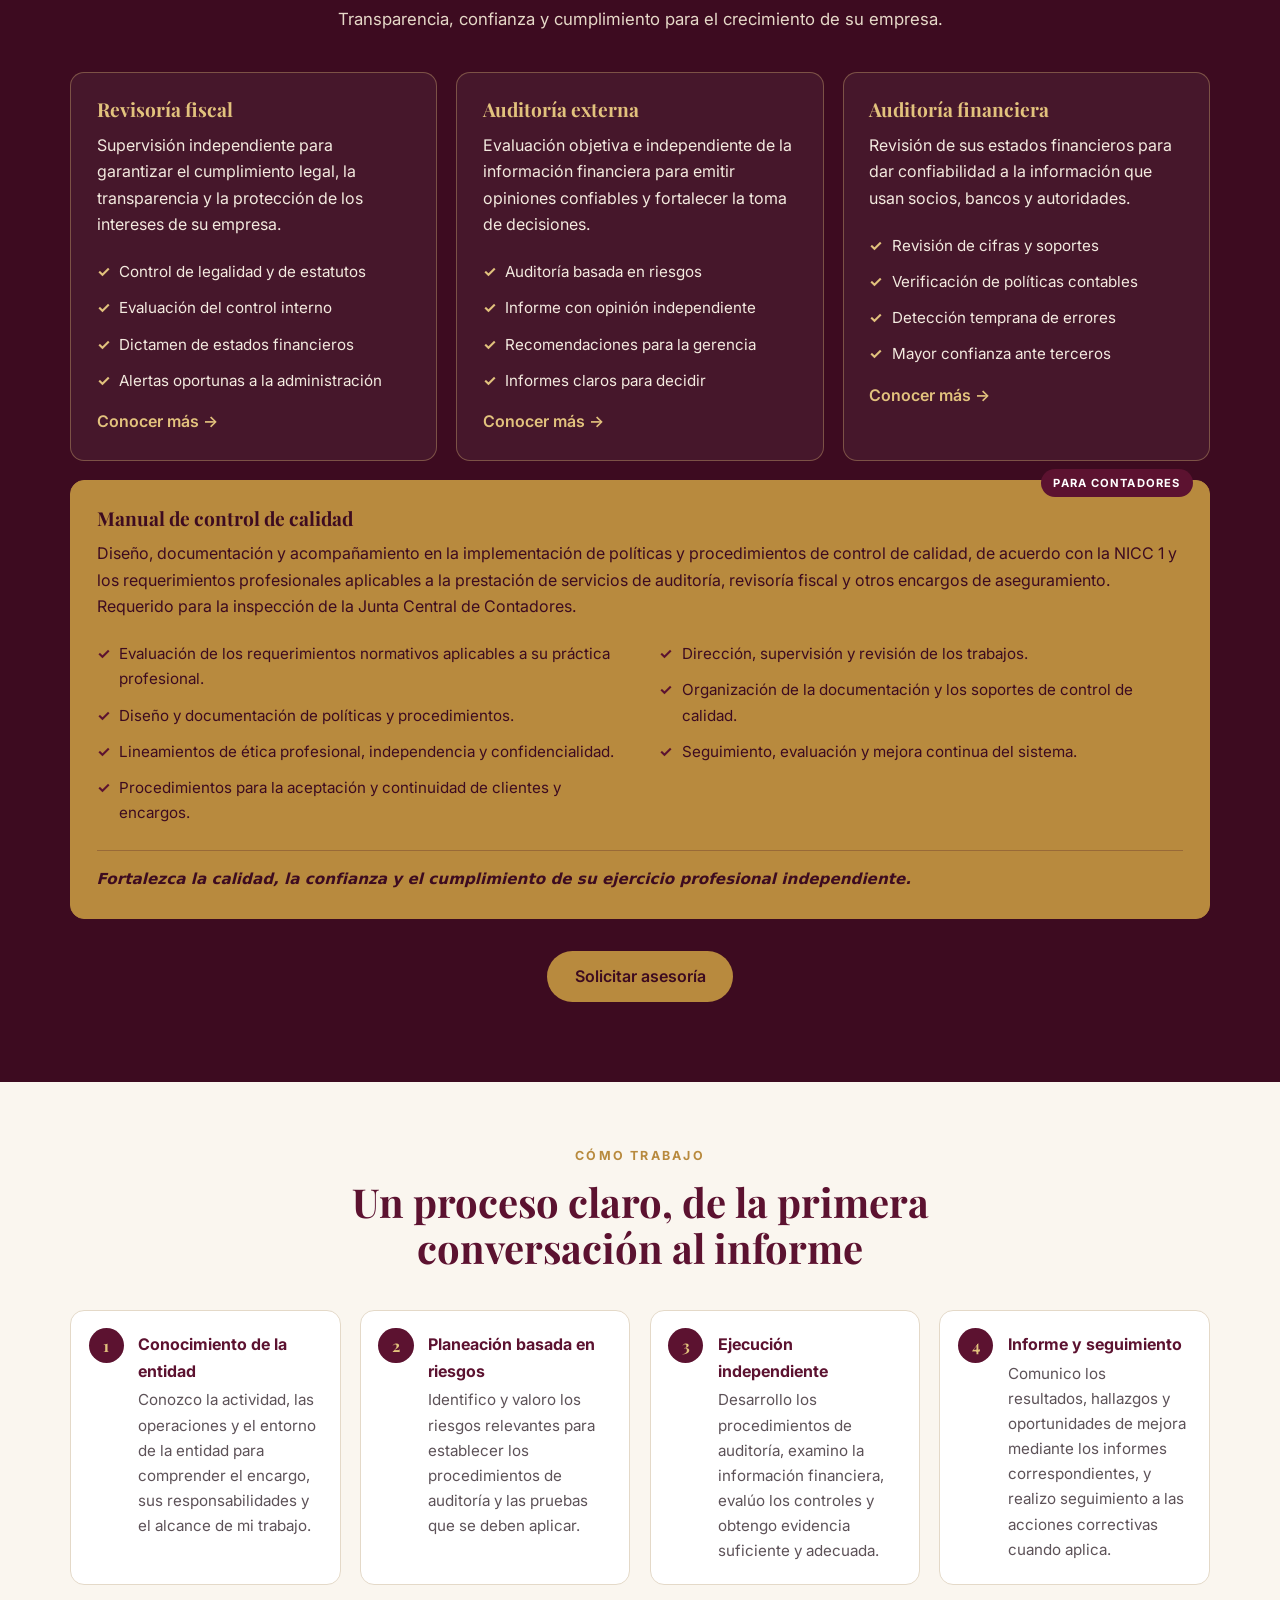
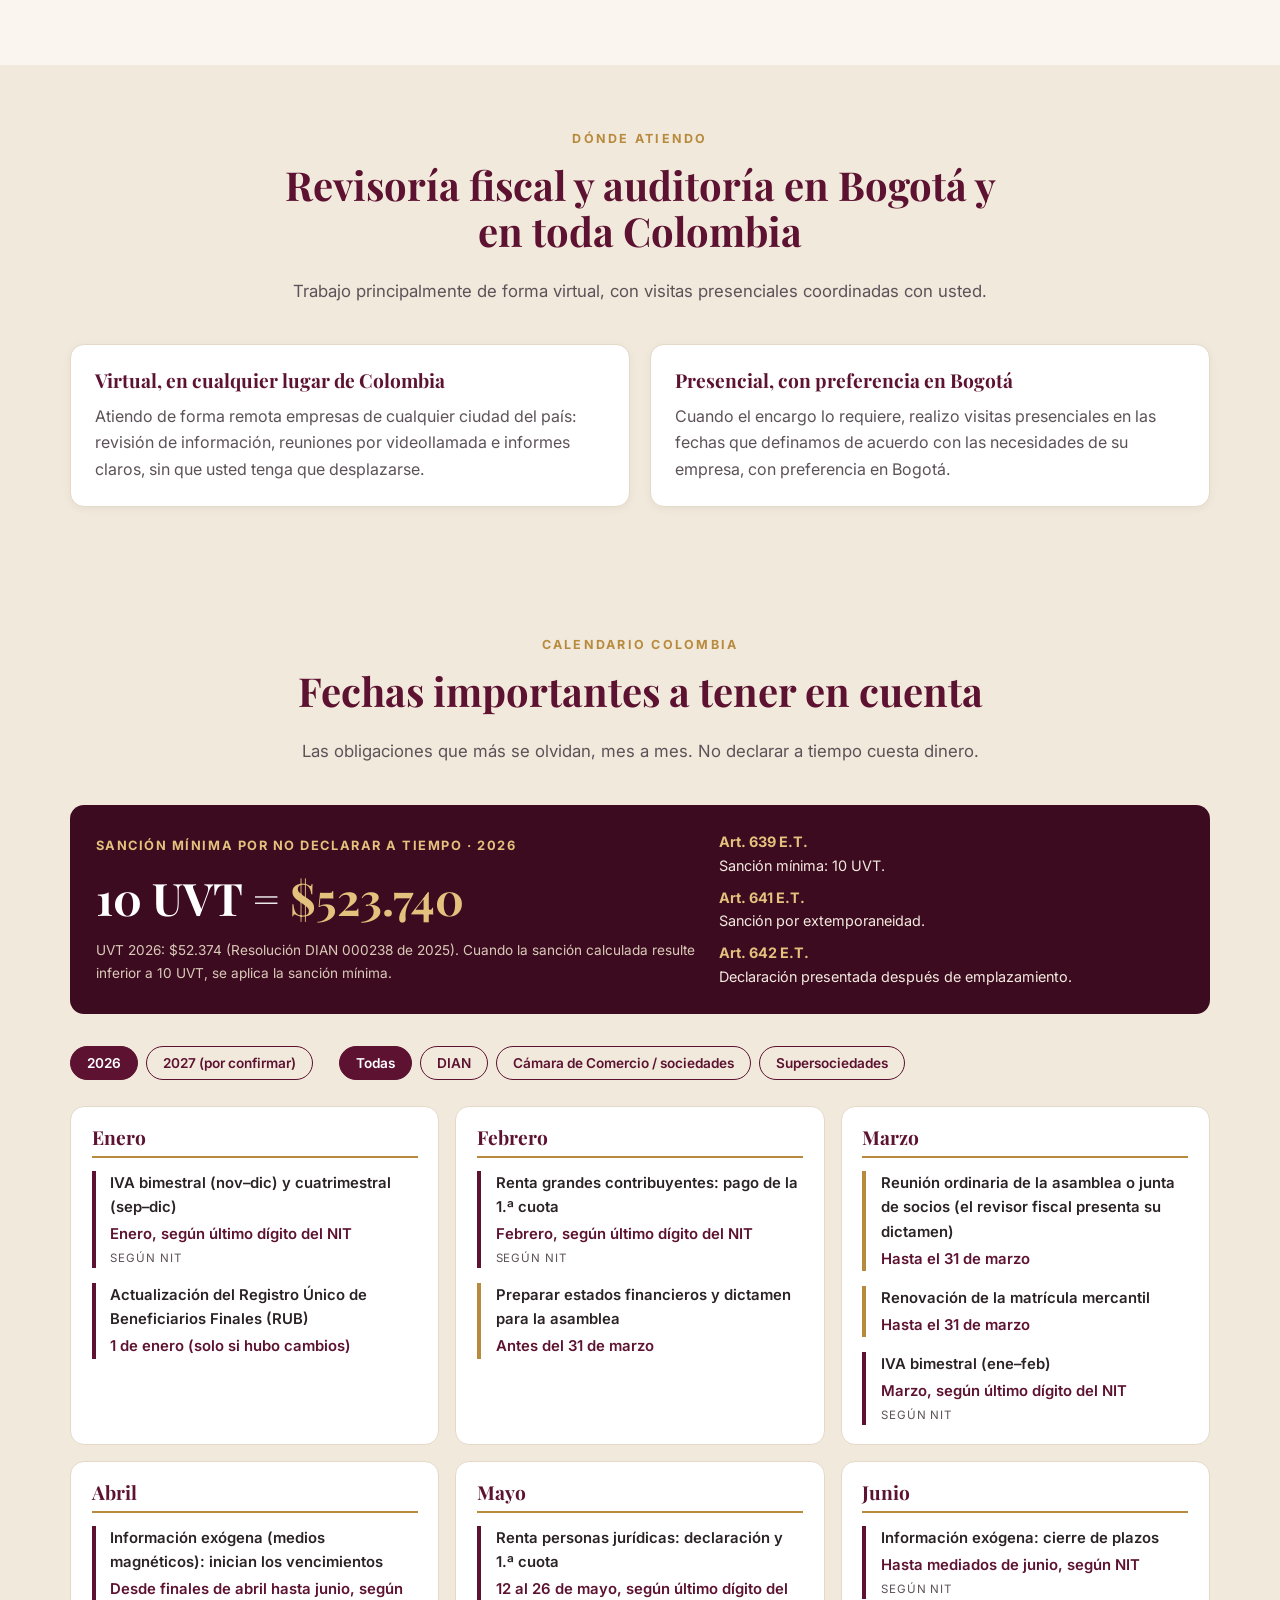
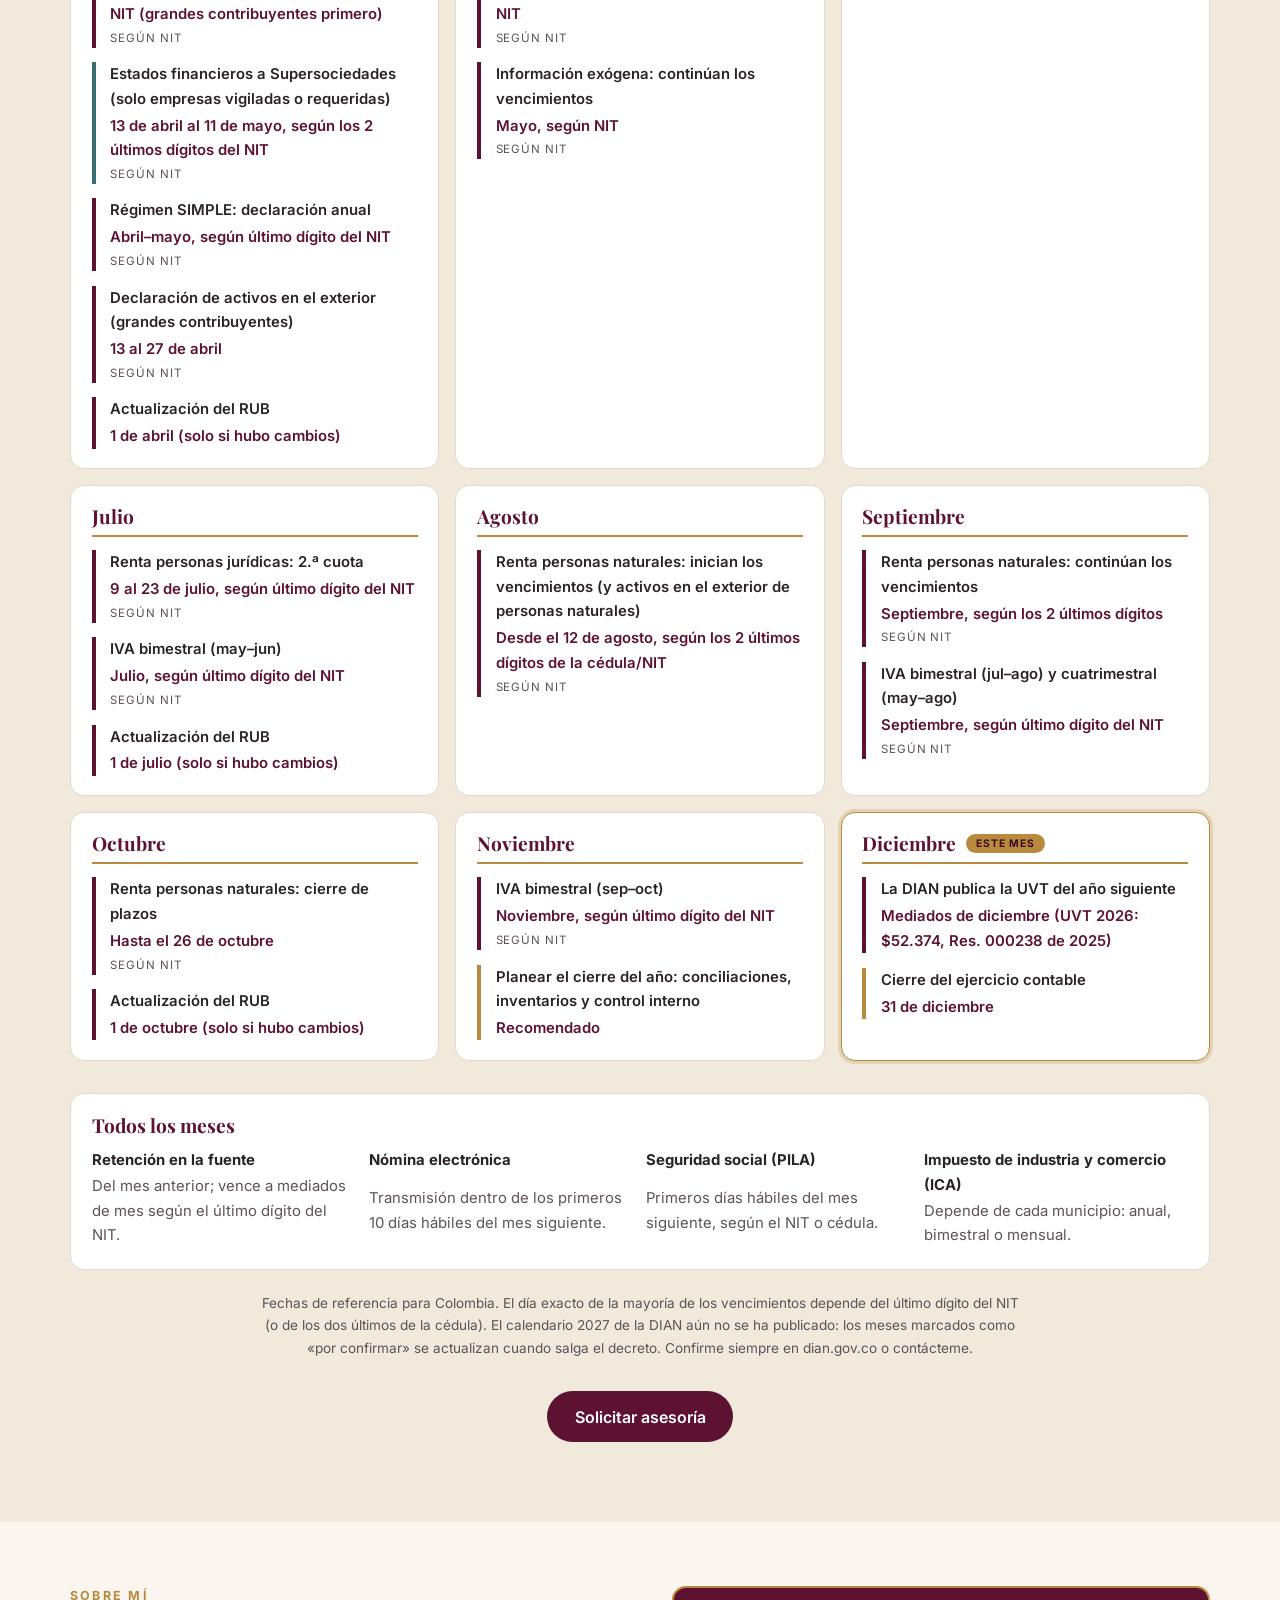
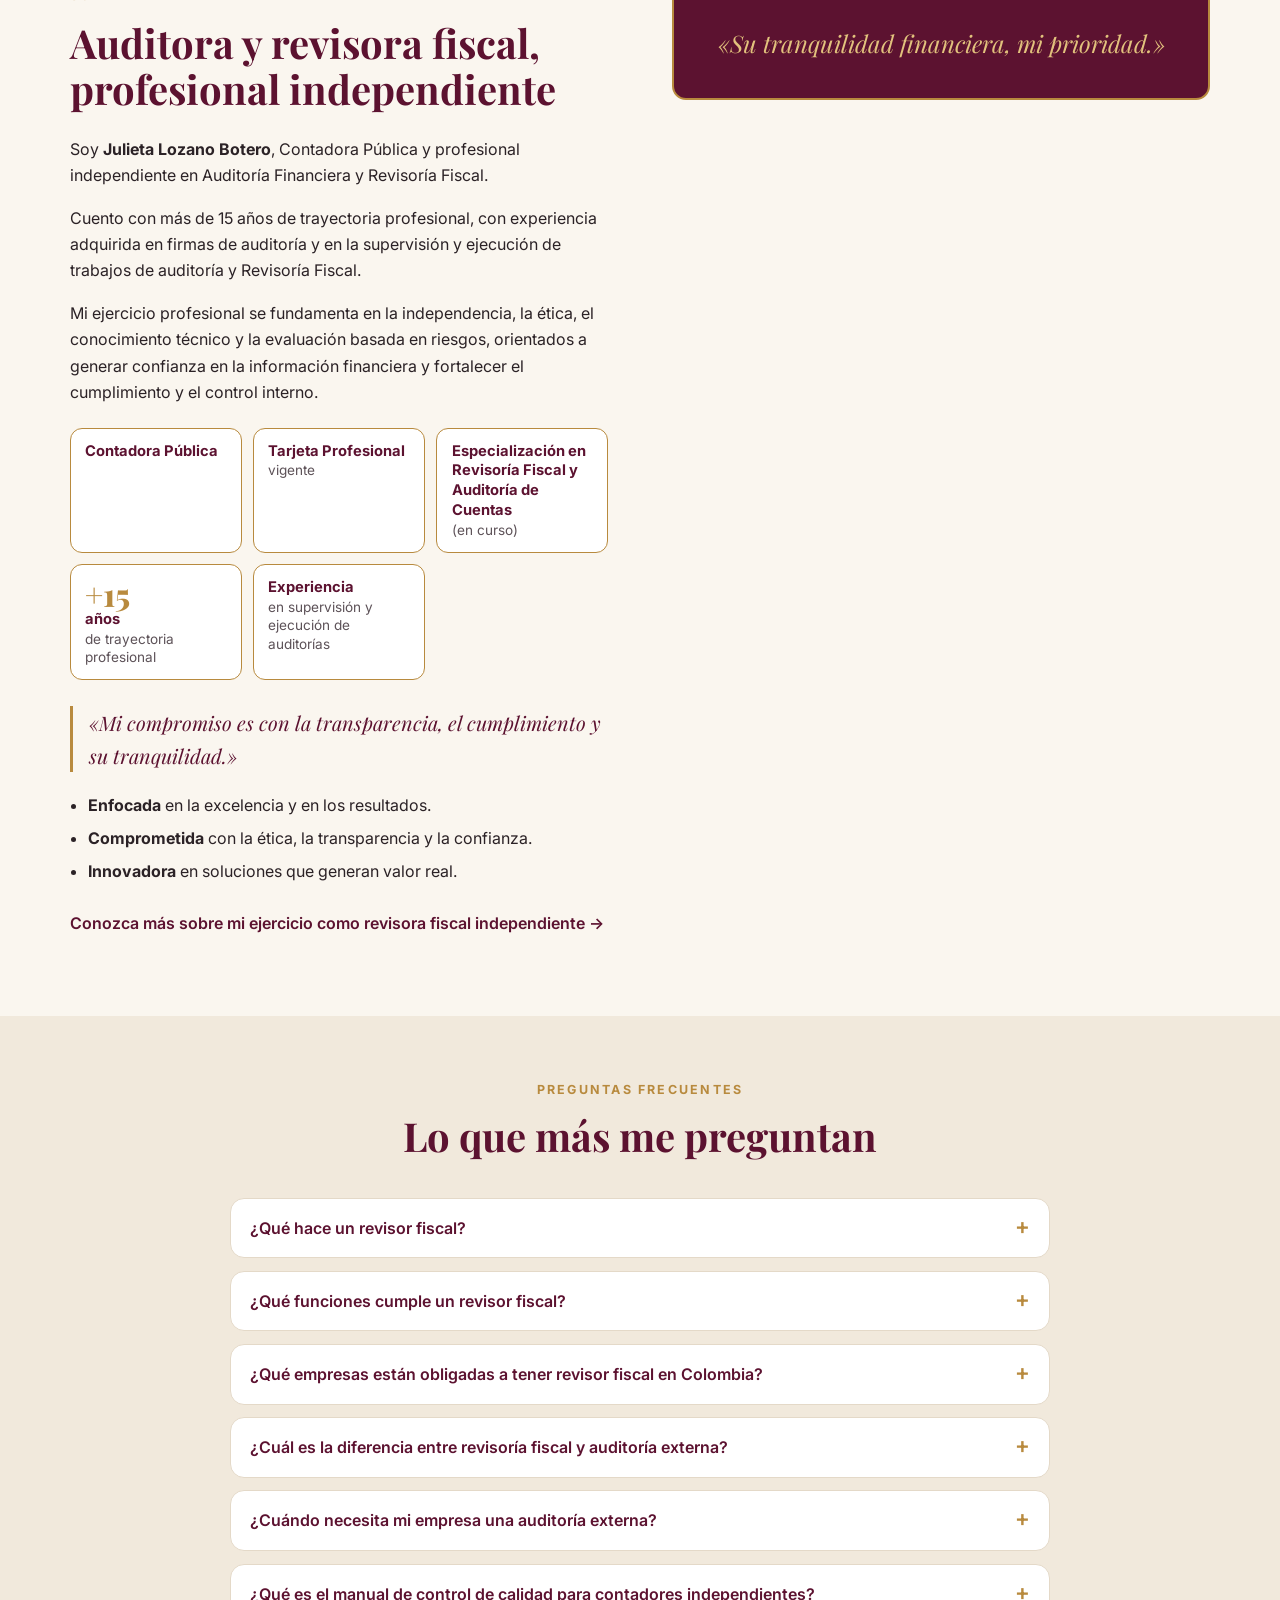
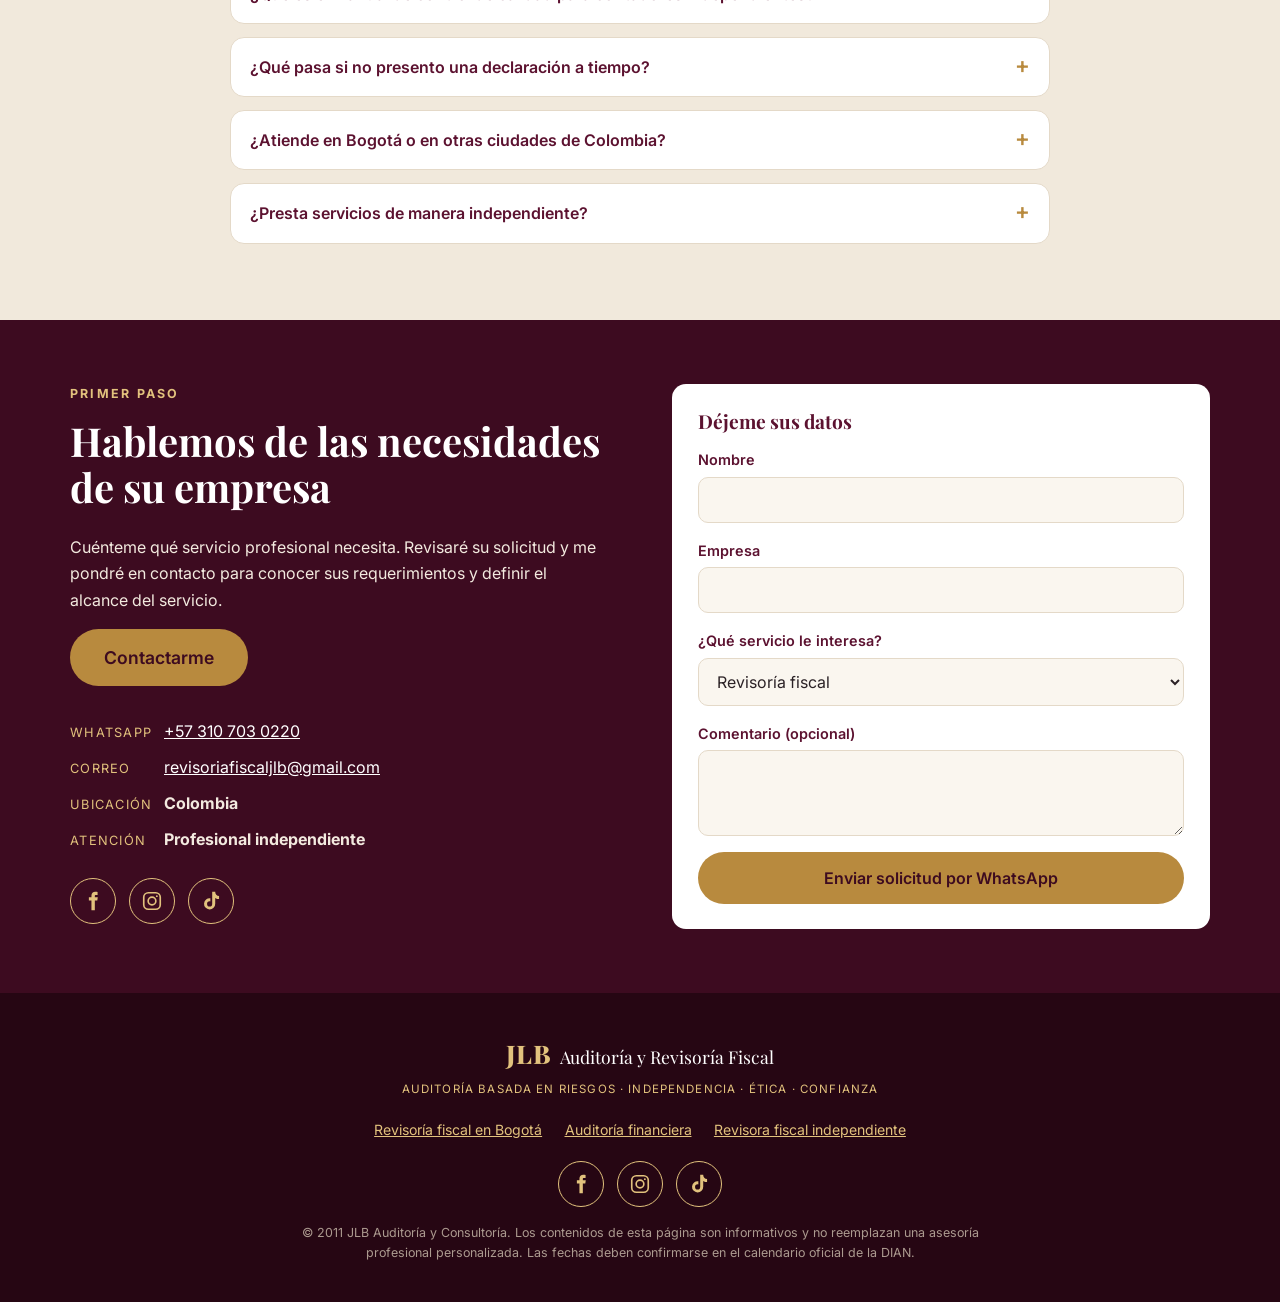
==== commit 4eb05476: "Portada rediseñada según el diseño aprobado Co-Authored-By: Claude Sonnet 5.5 <noreply@anthropic.com" ====
--- a/index.html
+++ b/index.html
@@ -110,7 +110,7 @@
       <!-- Logo JLB (hecho con texto; para usar un archivo del logo, reemplace este bloque por <img src="img/logo.svg" alt="JLB">) -->
       <a class="logo" href="#inicio" aria-label="JLB Auditoría y Revisoría Fiscal - Inicio">
         <span class="logo-jlb">JLB</span>
-        <span class="logo-sub">Auditoría y Revisoría Fiscal</span>
+        <span class="logo-sub">Auditoría y<br>Revisoría Fiscal</span>
       </a>
 
       <button class="btn-menu" id="btn-menu" aria-expanded="false" aria-controls="menu" aria-label="Abrir menú">
@@ -135,20 +135,20 @@
     <section class="hero" id="inicio">
       <div class="contenedor hero-grid">
         <div class="hero-texto">
-          <!-- Esta línea lleva las palabras clave para Google (revisora fiscal independiente, auditoría financiera, Bogotá) -->
-          <p class="sobretitulo">Revisora fiscal independiente · Auditoría financiera · Bogotá y toda Colombia</p>
-          <h1>El revisor fiscal no solo señala: <span>previene, evalúa y aporta valor.</span></h1>
-          <p class="hero-sub">La evaluación independiente de riesgos, controles e información financiera permite identificar situaciones relevantes, comunicar oportunidades de mejora y fortalecer la transparencia y la confianza empresarial.</p>
+          <!-- Portada: sobretítulo, titular y frase según el diseño aprobado -->
+          <p class="sobretitulo">Profesional independiente</p>
+          <h1><span>Más de 15 años</span> de experiencia en Auditoría y Revisoría Fiscal.</h1>
+          <p class="hero-sub">Experiencia, independencia y rigor profesional al servicio de las empresas.</p>
           <div class="hero-botones">
             <!-- Botones de portada: llevan a otras secciones de la página -->
-            <a class="btn btn-vino" href="#servicios">Conozca mis servicios</a>
-            <a class="btn btn-borde" href="#nosotros">Conozca mi trayectoria</a>
+            <a class="btn btn-vino" href="#servicios"><svg class="ico-btn" viewBox="0 0 24 24" aria-hidden="true"><path d="M4 12h16M14 6l6 6-6 6"/></svg>Conozca mis servicios</a>
+            <a class="btn btn-borde" href="#nosotros"><svg class="ico-btn" viewBox="0 0 24 24" aria-hidden="true"><circle cx="12" cy="8" r="4"/><path d="M4 21c0-4.4 3.6-7 8-7s8 2.6 8 7"/></svg>Conozca mi trayectoria</a>
           </div>
         </div>
 
         <figure class="hero-foto">
           <!-- Sello "+15 años de experiencia" sobre la foto. Para cambiar el número o el texto, edite estas dos líneas. -->
-          <div class="sello"><strong>+15</strong><span>años de experiencia</span></div>
+          <div class="sello"><strong>+15</strong><span>años de experiencia profesional</span></div>
           <picture>
             <source srcset="img/julieta.webp" type="image/webp">
             <!-- TODO: cambiar el alt por el nombre completo de Julieta -->
--- a/css/styles.css
+++ b/css/styles.css
@@ -318,3 +318,66 @@
 /* Enlaces del pie de página (servicios) */
 .pie-enlaces { list-style: none; padding: 0; margin: 1.2rem 0 0; display: flex; flex-wrap: wrap; justify-content: center; gap: .4rem 1.4rem; font-size: .88rem; }
 .pie-enlaces a { color: var(--dorado-claro); }
+
+/* ==========================================================================
+   PORTADA · diseño aprobado (sobrescribe los estilos anteriores del hero)
+   Texto a la izquierda, foto en arco a la derecha, sello "+15" y franja vino
+   con los valores en la parte inferior.
+   ========================================================================== */
+.hero { background: var(--marfil); padding: 0; position: relative; }
+.hero .sobretitulo { display: flex; align-items: center; gap: 1rem; color: var(--vino); letter-spacing: .22em; font-size: .8rem; }
+.hero .sobretitulo::after { content: ""; width: 72px; height: 2px; background: var(--dorado); }   /* línea dorada junto al sobretítulo */
+.hero h1 { color: var(--vino); font-size: clamp(2rem, 4.6vw, 3.1rem); font-weight: 700; }
+.hero h1 span { display: inline; color: var(--dorado); }                                           /* "Más de 15 años" en dorado */
+.hero-sub { font-style: italic; color: var(--texto); font-size: 1.15rem; border-left: 4px solid var(--dorado); padding-left: 1rem; max-width: 520px; }
+.hero-botones .btn { display: inline-flex; align-items: center; gap: .6rem; }
+.ico-btn { width: 20px; height: 20px; fill: none; stroke: currentColor; stroke-width: 2; stroke-linecap: round; stroke-linejoin: round; }
+
+/* Celular: foto abajo, con forma de arco */
+.hero-grid { padding-top: 2.2rem; align-items: stretch; }
+.hero-foto { width: min(380px, 86%); }
+.hero-foto img { border-radius: 999px 999px 0 0; box-shadow: none; }
+
+/* Franja vino inferior con los valores y líneas doradas a los lados */
+.valores { background: var(--vino); width: 100%; margin: 0; padding: 1.1rem 1.2rem; border-top: 0; color: #fff; gap: .4rem 1.4rem; }
+.valores li::before { content: "·"; color: #fff; font-size: 1.2rem; margin-right: 1.4rem; vertical-align: middle; }
+.valores li:first-child::before { content: none; }
+
+@media (min-width: 960px) {
+  .hero-grid { grid-template-columns: 1.1fr .9fr; min-height: 480px; padding-top: 0; gap: 0; align-items: center; }
+  .hero-texto { padding: 2rem 2rem 2rem 0; }
+  /* Foto que ocupa todo el alto, pegada a la derecha, con borde curvo a la izquierda y aro dorado */
+  .hero-foto { width: 100%; height: 100%; justify-self: stretch; margin-right: calc((100vw - min(1140px, 100vw - 2.4rem)) / -2); }
+  .hero-foto::before { inset: 0 0 0 -14px; border-radius: 60% 0 0 60% / 50% 0 0 50%; border: 3px solid var(--dorado-claro); opacity: 1; }
+  .hero-foto picture { display: block; height: 100%; }
+  .hero-foto img { width: 100%; height: 100%; object-fit: cover; object-position: 50% 12%; border-radius: 60% 0 0 60% / 50% 0 0 50%; }
+  .sello { left: -50px; bottom: 36px; width: 150px; height: 150px; background: var(--vino); border: 3px solid var(--dorado-claro); color: #fff; }
+  .sello strong { color: #fff; font-size: 2.6rem; }
+  .sello span { color: #fff; font-size: .72rem; max-width: 100px; text-transform: none; letter-spacing: 0; }
+}
+
+/* Ajustes finos de la portada */
+.hero-grid { grid-template-columns: minmax(0, 1fr); }                      /* evita que el texto desborde en celular */
+.hero-foto::before { display: none; }                                      /* el aro dorado solo se dibuja en pantallas grandes */
+.logo { flex-direction: row; align-items: center; gap: .8rem; }            /* logo: JLB | Auditoría y Revisoría Fiscal */
+.logo-jlb { font-size: 2.4rem; }
+.logo-sub { border-top: 0; border-left: 1px solid var(--dorado); padding: .2rem 0 .2rem .8rem; margin: 0; color: var(--texto-suave); font-size: .72rem; line-height: 1.35; }
+@media (min-width: 960px) {
+  .hero-grid { grid-template-columns: minmax(0, 1.1fr) minmax(0, .9fr); }
+  .hero-foto { width: auto; justify-self: stretch; }
+  .hero-foto::before { display: block; }
+  .logo-jlb { font-size: 3rem; }
+  .logo-sub { font-size: .85rem; }
+}
+@media (min-width: 960px) {
+  .hero-grid { height: 480px; }                                            /* altura fija como en el diseño: la foto no estira la portada */
+  .hero-foto picture { position: absolute; inset: 0; }
+  .hero-foto img { position: absolute; inset: 0; }
+}
+@media (min-width: 960px) {
+  /* Arco circular suave (radio 550px) como en el diseño; el aro dorado es un círculo del mismo centro */
+  .hero-foto { clip-path: inset(0 -100px 0 -100px); }                      /* recorta solo arriba/abajo; deja salir el sello a la izquierda */
+  .hero-foto img { border-radius: 0; clip-path: circle(550px at 100% 50%); object-position: 50% 8%; }
+  .hero-foto::before { inset: auto; width: 1100px; height: 1100px; top: 50%; right: -536px; margin-top: -550px; border-radius: 50%; border: 3px solid var(--dorado-claro); }
+}
+@media (min-width: 960px) { .sello { left: -6px; bottom: 30px; } .hero-foto img { object-position: 50% 0; } }
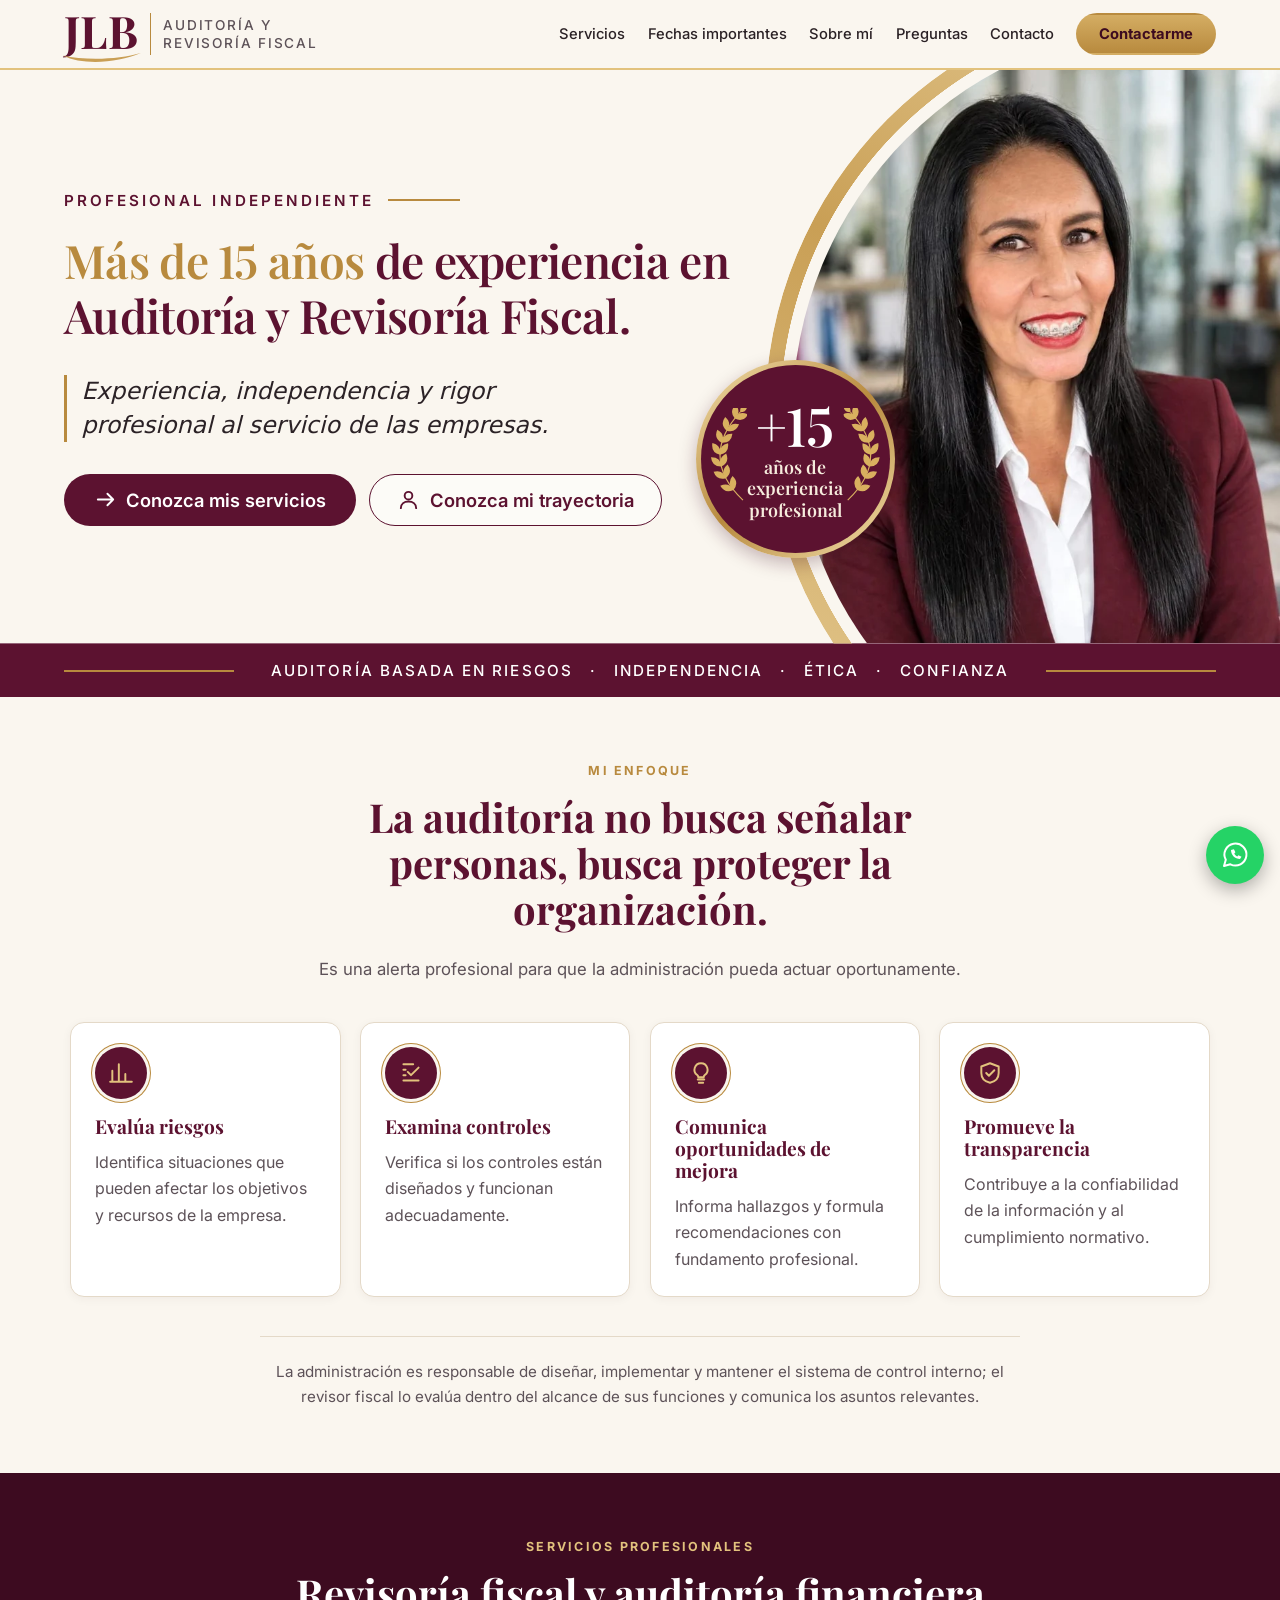
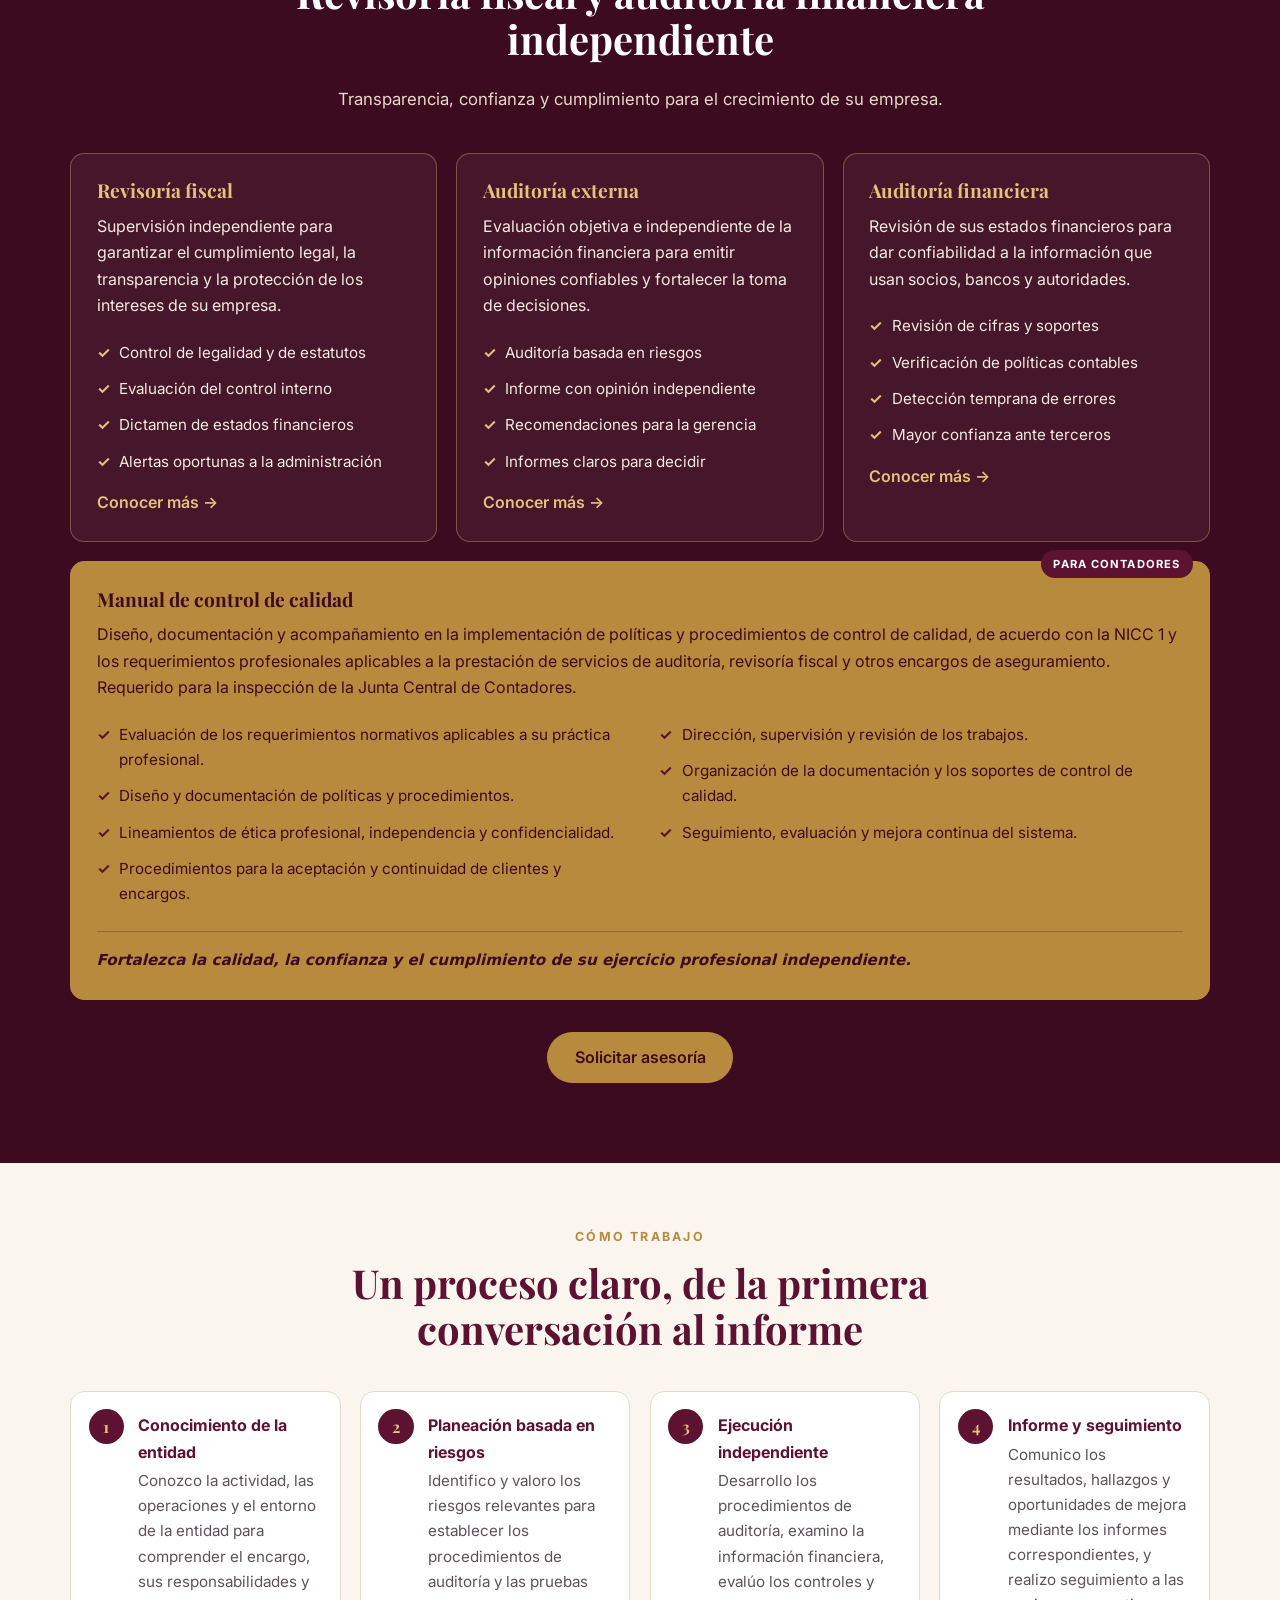
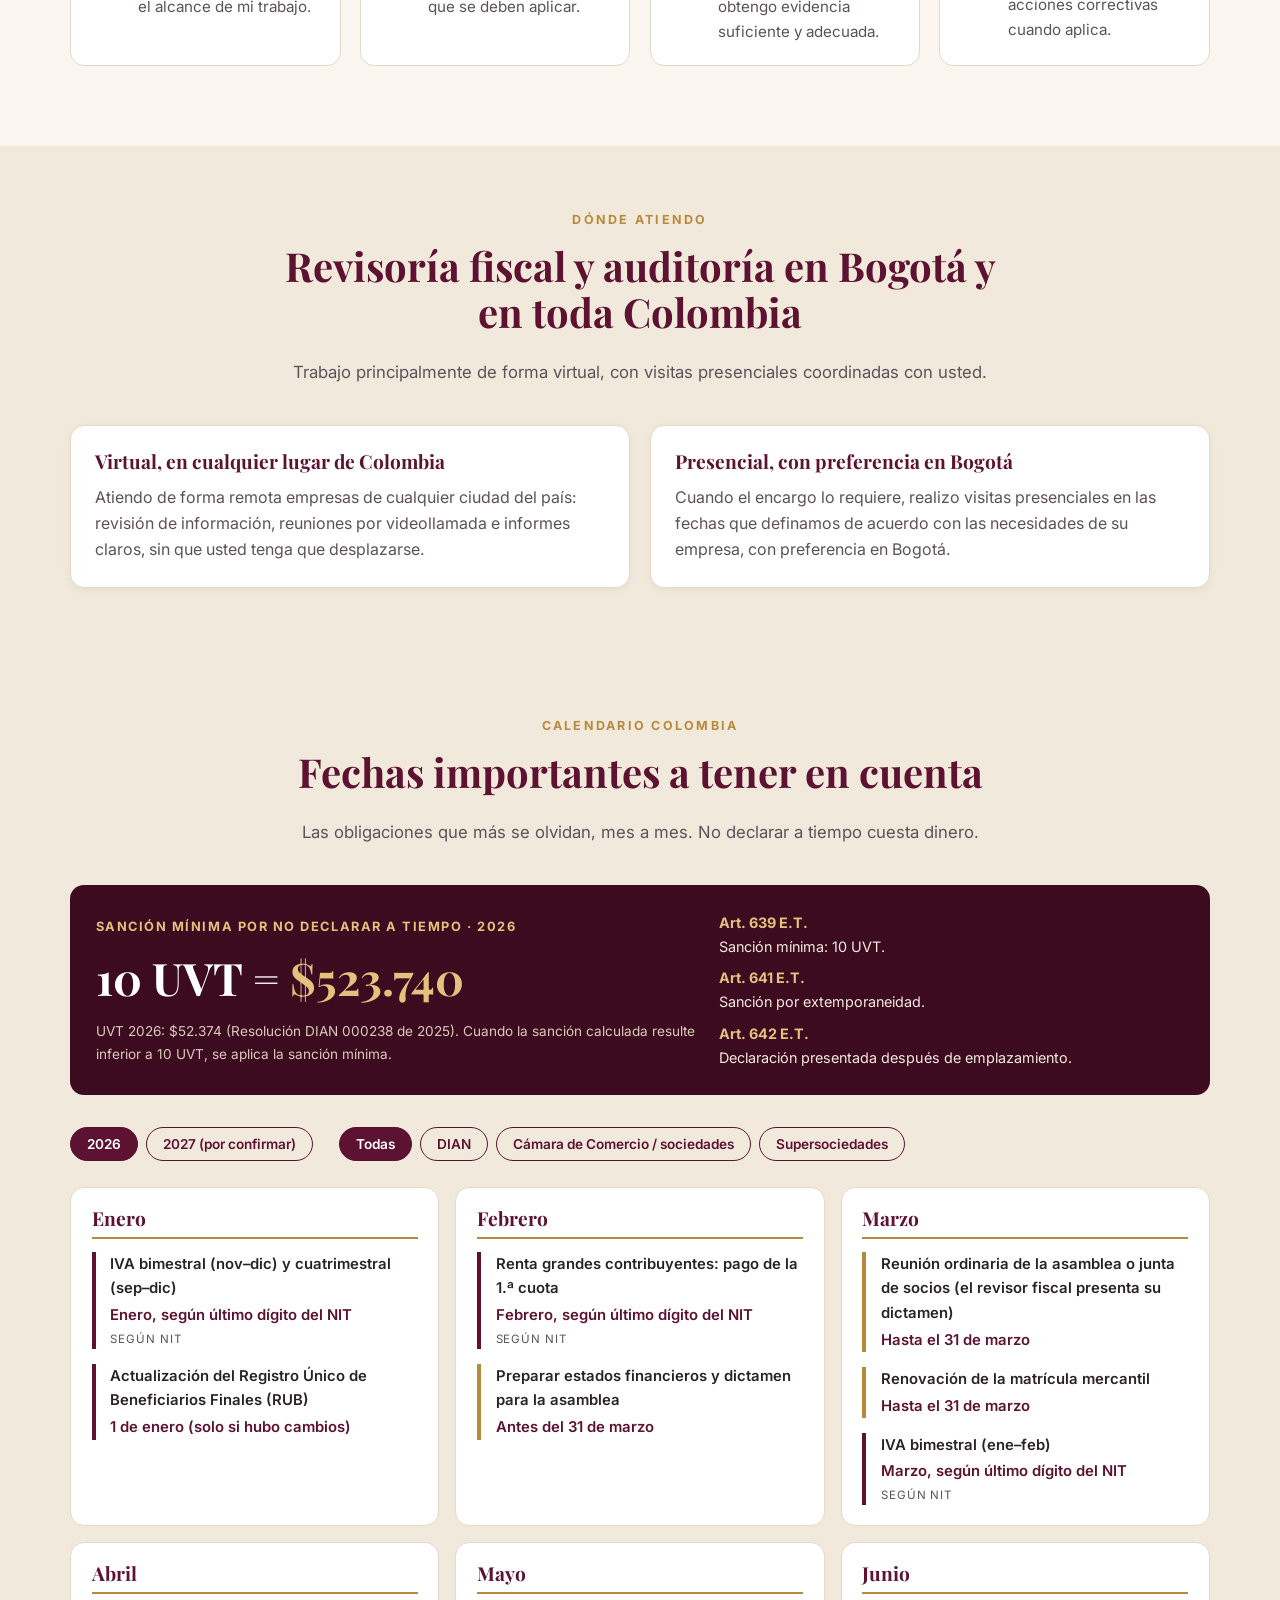
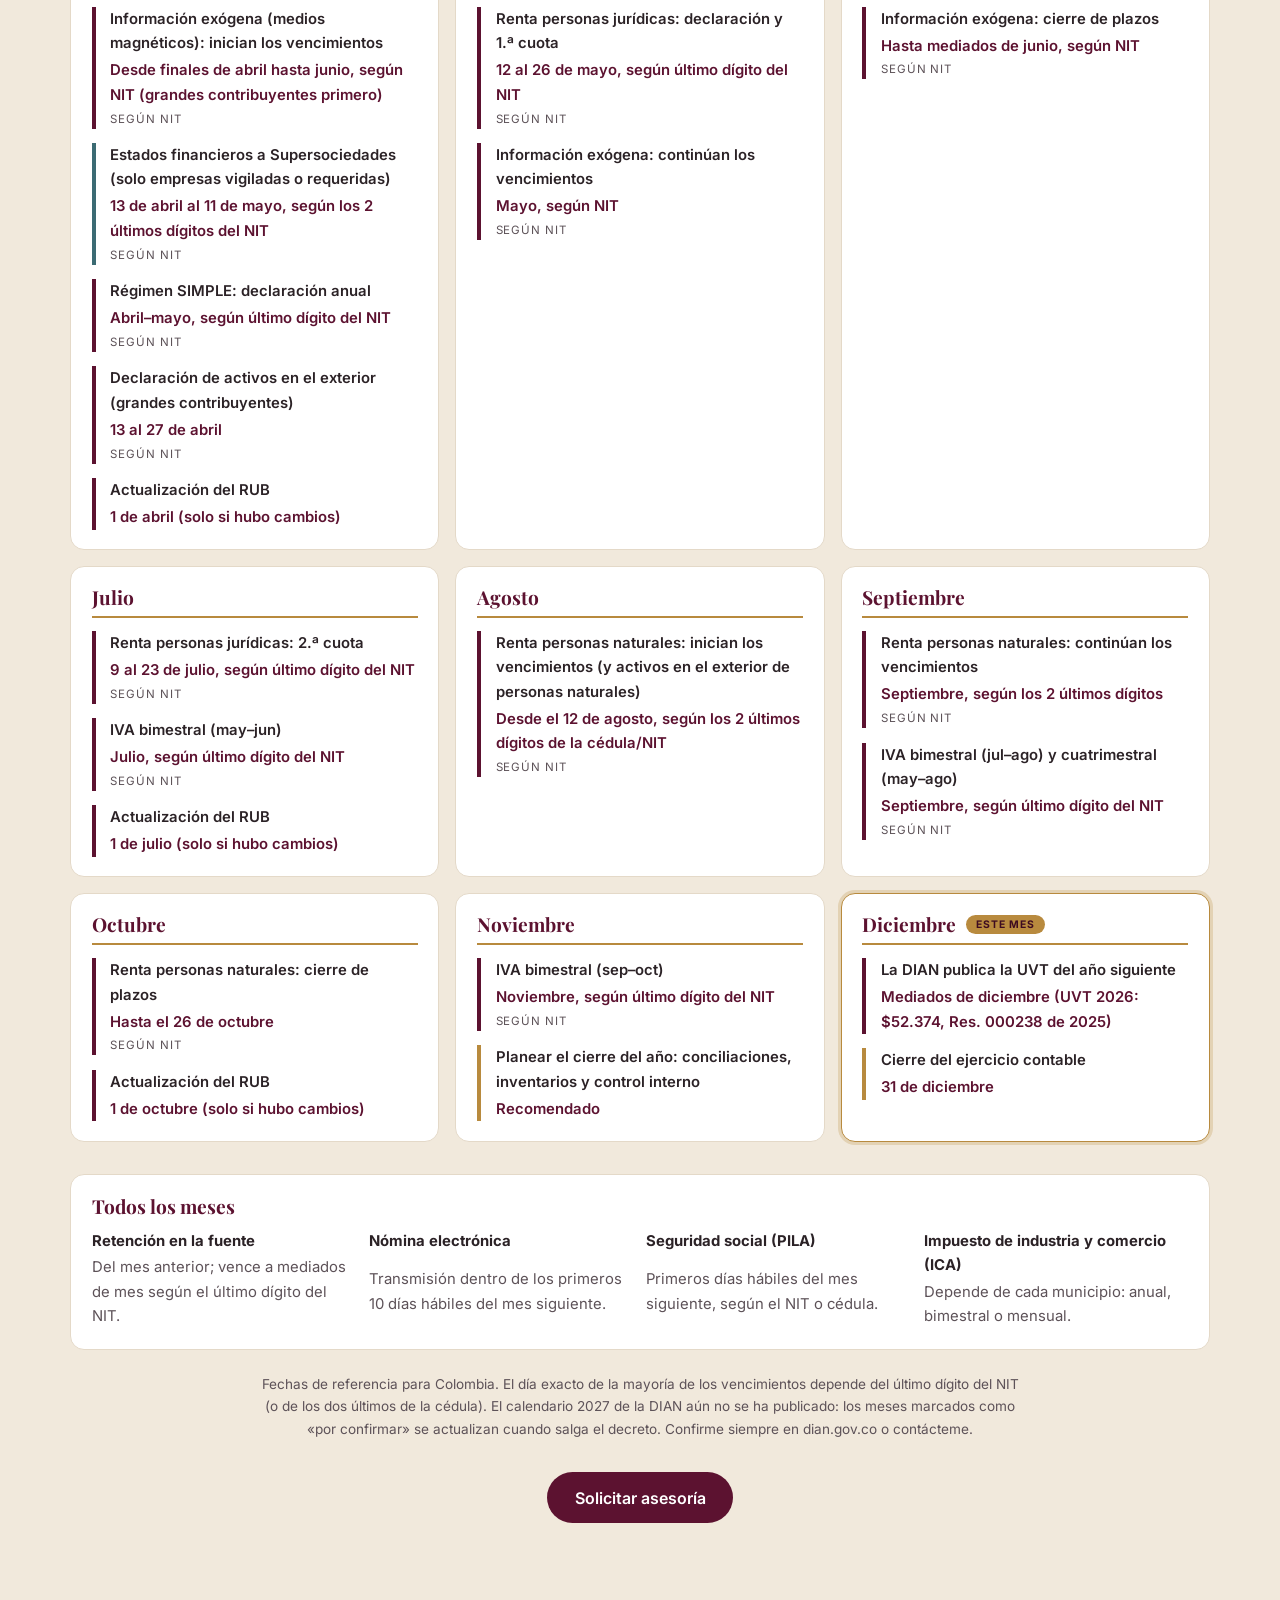
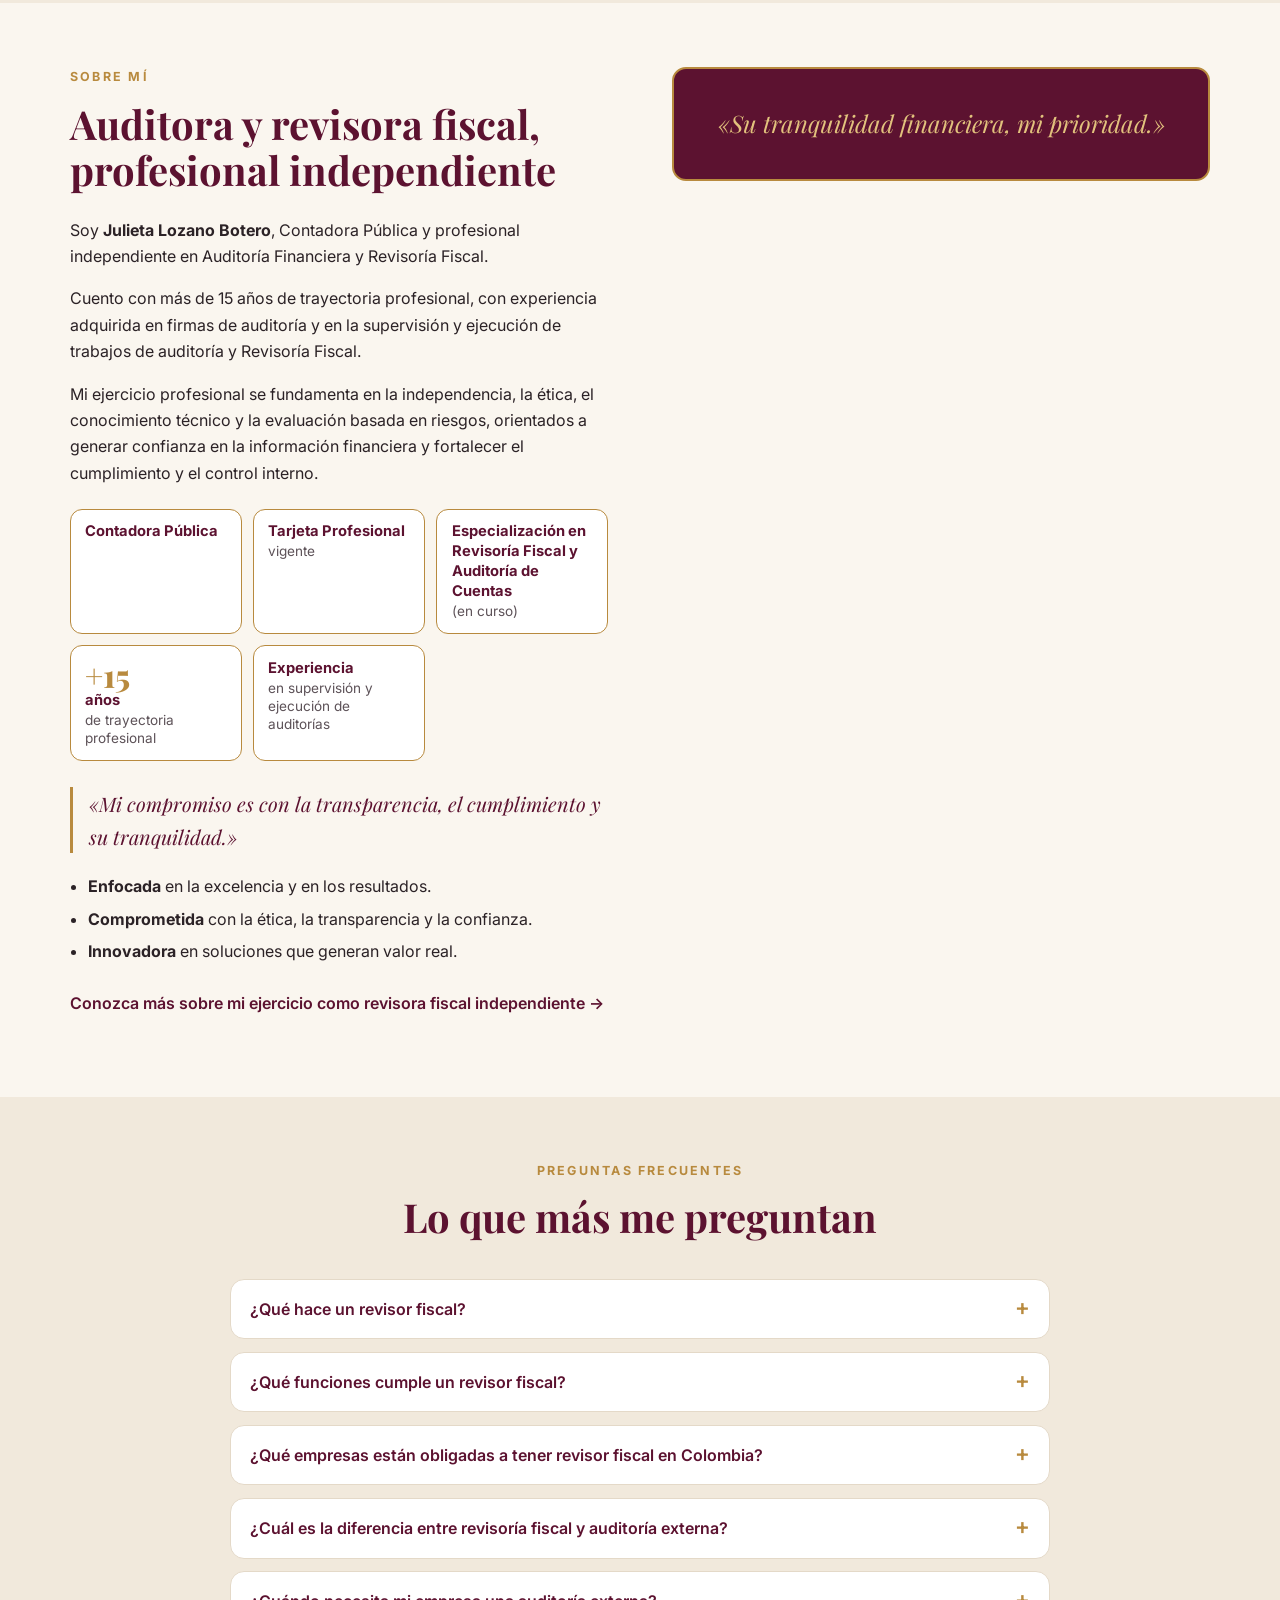
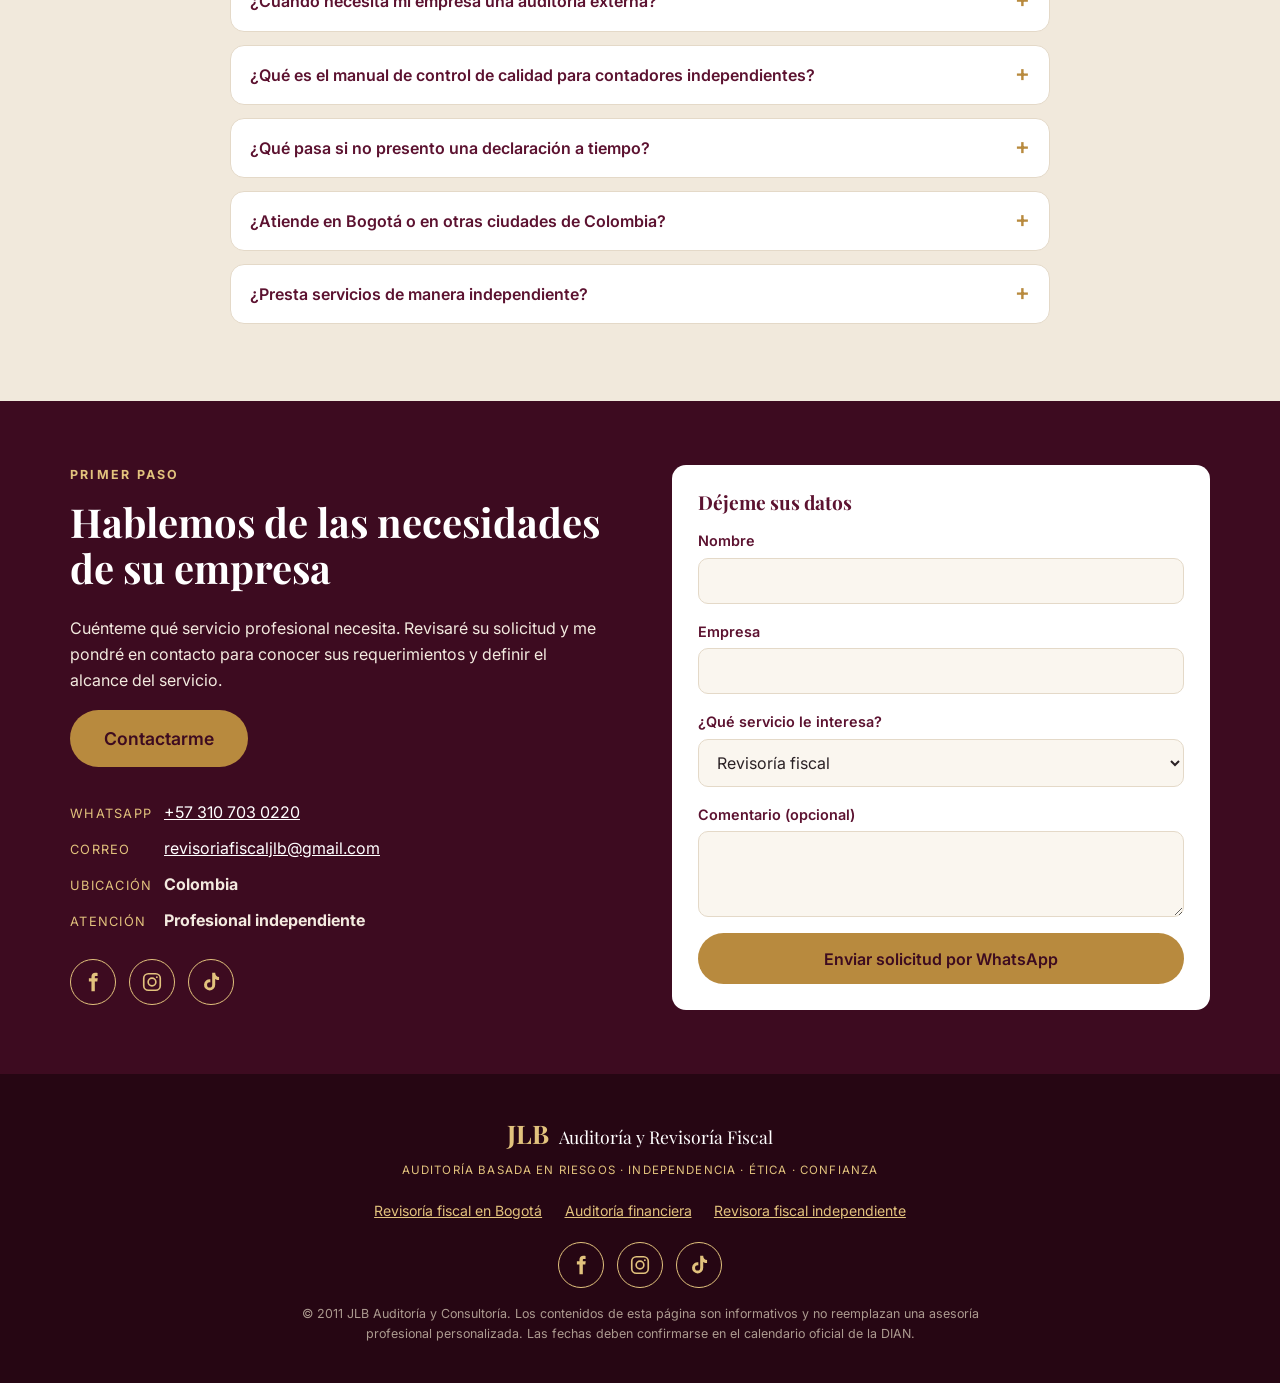
==== commit f1ef44fb: "Portada igual a la referencia en PC y celular Quita el relleno difuminado y la copia del CSS reutili" ====
--- a/index.html
+++ b/index.html
@@ -148,7 +148,12 @@
 
         <figure class="hero-foto">
           <!-- Sello "+15 años de experiencia" sobre la foto. Para cambiar el número o el texto, edite estas dos líneas. -->
-          <div class="sello"><strong>+15</strong><span>años de experiencia profesional</span></div>
+          <div class="sello">
+            <!-- Laureles dorados dibujados en SVG (la rama derecha es la misma, reflejada con CSS) -->
+            <svg class="laurel" viewBox="-4 0 45 104" aria-hidden="true"><g id="rama-laurel"><path fill="none" stroke-width="1.2" d="M37 98Q-11 52 34 3"/><path stroke="none" d="M26.8 86.9Q21.7 78 12.5 82.5Q17.6 91.4 26.8 86.9ZM26.8 86.9Q33.3 78.9 25.7 72Q19.3 79.9 26.8 86.9ZM18.6 74.3Q15.3 64.6 5.3 67.3Q8.7 77 18.6 74.3ZM18.6 74.3Q26.4 67.7 20.4 59.5Q12.5 66.1 18.6 74.3ZM13.7 61.7Q12.8 51.4 2.5 51.7Q3.4 61.9 13.7 61.7ZM13.7 61.7Q22.9 57.1 18.9 47.6Q9.8 52.2 13.7 61.7ZM12.2 48.9Q14 38.8 4 36.3Q2.3 46.5 12.2 48.9ZM12.2 48.9Q22.3 46.8 20.9 36.6Q10.9 38.7 12.2 48.9ZM14.2 36Q18.4 26.6 9.3 21.8Q5.1 31.1 14.2 36ZM14.2 36Q24.4 36.5 25.6 26.3Q15.4 25.8 14.2 36ZM19.5 23Q25.6 14.8 17.8 8.1Q11.7 16.3 19.5 23ZM19.5 23Q29.3 25.7 32.8 16.1Q22.9 13.3 19.5 23ZM28.2 9.8Q35.6 2.8 29.2 -5.1Q21.7 1.9 28.2 9.8ZM28.2 9.8Q37.4 14.3 42.5 5.4Q33.2 0.9 28.2 9.8ZM34 3Q42.1 3 41.4 -5.1Q33.3 -5.1 34 3Z"/></g></svg>
+            <svg class="laurel laurel-der" viewBox="-4 0 45 104" aria-hidden="true"><use href="#rama-laurel"/></svg>
+            <strong>+15</strong><span>años de<br>experiencia<br>profesional</span>
+          </div>
           <picture>
             <source srcset="img/julieta.webp" type="image/webp">
             <!-- TODO: cambiar el alt por el nombre completo de Julieta -->
--- a/css/styles.css
+++ b/css/styles.css
@@ -66,13 +66,18 @@
 .btn-grande { font-size: 1.1rem; padding: 1rem 2rem; }
 
 /* ---------- ENCABEZADO ---------- */
-.encabezado { position: sticky; top: 0; z-index: 50; background: rgba(250, 246, 239, .96); backdrop-filter: blur(6px); border-bottom: 1px solid var(--borde); }
+.encabezado { position: sticky; top: 0; z-index: 50; background: rgba(250, 246, 239, .96); backdrop-filter: blur(6px); border-bottom: 2px solid var(--dorado-claro); }
 .barra { display: flex; align-items: center; justify-content: space-between; min-height: 68px; }
 
-/* Logo hecho con texto */
-.logo { text-decoration: none; display: flex; flex-direction: column; line-height: 1; }
-.logo-jlb { font-family: var(--fuente-titulos); font-weight: 800; font-size: 2rem; letter-spacing: .02em; color: var(--vino); }
-.logo-sub { font-size: .58rem; letter-spacing: .16em; text-transform: uppercase; color: var(--dorado); font-weight: 600; margin-top: 2px; border-top: 1px solid var(--dorado); padding-top: 3px; }
+/* Logo hecho con texto: JLB con trazo dorado debajo | línea | Auditoría y Revisoría Fiscal */
+.logo { text-decoration: none; display: flex; align-items: center; gap: .75rem; line-height: 1; }
+.logo-jlb { position: relative; font-family: var(--fuente-titulos); font-weight: 700; font-size: 2.3rem; letter-spacing: .01em; color: var(--vino); padding-bottom: .12em; }
+.logo .logo-jlb::after { content: ""; position: absolute; left: -2%; right: -4%; bottom: -.08em; height: .22em; background: url("data:image/svg+xml,%3Csvg xmlns='http://www.w3.org/2000/svg' viewBox='0 0 100 12' preserveAspectRatio='none'%3E%3Cpath fill='%23c99f55' d='M0 3C25 15 70 12 100 0C72 8 28 9 0 3Z'/%3E%3C/svg%3E") center / 100% 100% no-repeat; }
+.logo-sub { max-width: 12.5em; border-left: 1px solid var(--dorado); padding: .15rem 0 .15rem .75rem; color: var(--texto-suave); font-size: .68rem; font-weight: 500; letter-spacing: .13em; line-height: 1.35; text-transform: uppercase; }
+.logo-sub { flex-shrink: 0; }   /* el encabezado se compacta entre 960 y 1040 px para que el menú quede en una línea */
+@media (min-width: 960px) and (max-width: 1040px) { .encabezado .contenedor { width: 94%; } .logo-jlb { font-size: 2.4rem !important; } .logo-sub { font-size: .7rem !important; } .menu { gap: .9rem !important; } .menu a { font-size: .82rem !important; white-space: nowrap; } .menu .btn-menu-cta { padding: .55rem 1rem !important; } }
+.encabezado .btn-dorado { background: linear-gradient(180deg, #d4ad63, #b88a3e); color: var(--vino); font-weight: 700; }
+@media (min-width: 960px) { .logo-jlb { font-size: 2.8rem; } .logo-sub { font-size: .85rem; } .encabezado .contenedor { width: min(1500px, 90%); } }
 
 .btn-menu { background: none; border: 0; width: 44px; height: 44px; display: grid; place-content: center; gap: 5px; cursor: pointer; }
 .btn-menu span { display: block; width: 24px; height: 2px; background: var(--vino); }
@@ -81,25 +86,84 @@
 .menu a { text-decoration: none; color: var(--texto); font-weight: 500; padding: .7rem .2rem; }
 .menu .btn-menu-cta { margin-top: .6rem; color: var(--vino-oscuro); }
 
-/* ---------- HERO ---------- */
-.hero { background: linear-gradient(180deg, var(--marfil) 0%, var(--marfil-2) 100%); padding: 2.2rem 0 0; overflow: hidden; }
-.hero-grid { display: grid; gap: 2rem; align-items: end; }
+/* ---------- PORTADA (HERO) ----------
+   Todas las medidas de la foto, el aro y el sello salen de --foto-h (alto de la foto),
+   así la portada conserva sus proporciones en cualquier pantalla.
+   La foto no se recorta de lado: el arco es un círculo grande con centro por debajo de la mitad. */
+html, body { overflow-x: clip; }                    /* evita el scroll lateral en celular */
+
+.hero {
+  --foto-h: min(108vw, 560px);                      /* celular: alto de la foto */
+  --foto-w: calc(var(--foto-h) * .85);              /* ancho de la foto */
+  --arco-r: calc(var(--foto-h) * .68);              /* radio del arco de la foto */
+  position: relative; overflow: hidden; background: var(--marfil);
+}
+.hero-grid { width: 100%; display: grid; }
+.hero-texto { padding: 2rem 1.2rem 1.8rem; }
+
 .sobretitulo { text-transform: uppercase; letter-spacing: .18em; font-size: .78rem; font-weight: 700; color: var(--dorado); margin-bottom: .8rem; }
-.hero h1 span { color: var(--dorado); display: block; }
-.hero-sub { font-size: 1.1rem; color: var(--texto-suave); max-width: 560px; }
-.hero-botones { display: flex; flex-wrap: wrap; gap: .8rem; margin-top: 1.6rem; }
-.hero-foto { margin: 0; justify-self: center; width: min(360px, 86%); position: relative; }
-.hero-foto::before { content: ""; position: absolute; inset: 8% -6% 0 -6%; border-radius: 999px 999px 0 0; border: 2px solid var(--dorado); opacity: .6; }
-/* Sello "+15 años" sobre la foto: círculo dorado con borde marfil y texto vino (se distingue sobre el saco), abajo a la izquierda.
-   Es más pequeño en celular (96px) y crece en pantallas grandes (124px). */
-.sello { position: absolute; z-index: 2; left: -10px; bottom: 28px; width: 96px; height: 96px; border-radius: 50%; background: var(--dorado); border: 3px solid var(--marfil); color: var(--vino-oscuro); box-shadow: var(--sombra); display: grid; place-content: center; text-align: center; line-height: 1.1; }
-.sello strong { font-family: var(--fuente-titulos); font-size: 2rem; font-weight: 800; color: var(--vino-oscuro); }
-.sello span { font-size: .58rem; letter-spacing: .08em; text-transform: uppercase; font-weight: 600; max-width: 70px; }
-@media (min-width: 960px) { .sello { width: 124px; height: 124px; left: -24px; bottom: 40px; } .sello strong { font-size: 2.6rem; } .sello span { font-size: .66rem; max-width: 88px; } }
-.hero-foto img { position: relative; border-radius: 999px 999px 0 0; box-shadow: var(--sombra); }
-
-.valores { list-style: none; padding: 1.1rem 0; margin-top: 2rem; display: flex; flex-wrap: wrap; justify-content: center; gap: .4rem 2rem; border-top: 1px solid var(--borde); font-size: .78rem; letter-spacing: .14em; text-transform: uppercase; font-weight: 600; color: var(--vino); }
-.valores li::before { content: "◆"; color: var(--dorado); margin-right: .6rem; font-size: .6rem; }
+.hero .sobretitulo { display: flex; align-items: center; gap: .9rem; color: var(--vino); font-size: clamp(.72rem, 1.2vw, .95rem); font-weight: 600; letter-spacing: .2em; margin-bottom: 1.3em; }
+.hero .sobretitulo::after { content: ""; flex: 0 1 72px; height: 2px; background: var(--dorado); }   /* línea dorada */
+
+.hero h1 { font-size: clamp(1.9rem, 3.6vw, 4rem); font-weight: 600; line-height: 1.2; letter-spacing: -.015em; color: var(--vino); margin-bottom: .7em; font-variant-numeric: lining-nums; font-feature-settings: "lnum"; }
+.hero h1 span { color: var(--dorado); }             /* "Más de 15 años" en dorado */
+.hero-sub { font-size: clamp(1.05rem, 1.85vw, 1.55rem); font-style: italic; line-height: 1.4; color: var(--texto); border-left: 3px solid var(--dorado); padding-left: .9rem; max-width: 23.6em; margin-bottom: 0; }
+
+.hero-botones { display: flex; flex-wrap: wrap; gap: .8rem; margin-top: 2rem; }
+.hero-botones .btn { display: inline-flex; align-items: center; gap: .6rem; font-size: clamp(.92rem, 1.45vw, 1.15rem); padding: .68em 1.5em; }
+.hero-botones .btn-borde { background: rgba(255, 255, 255, .55); border-width: 1px; }
+.ico-btn { width: 1.25em; height: 1.25em; fill: none; stroke: currentColor; stroke-width: 2; stroke-linecap: round; stroke-linejoin: round; }
+
+/* Foto: pegada a la derecha y recortada solo por el arco */
+.hero-foto { position: relative; margin: 0 0 0 auto; width: var(--foto-w); height: var(--foto-h); clip-path: inset(0 -100vw); }
+.hero-foto picture { display: block; height: 100%; }
+.hero-foto img { width: 100%; height: 100%; object-fit: cover; object-position: 50% 26%; clip-path: circle(var(--arco-r) at var(--arco-r) 60%); }
+
+/* Aro dorado: círculo con el mismo centro del arco, separado de la foto por una franja clara */
+.hero-foto::before {
+  --aro: calc(var(--foto-h) * .027);
+  --lado: calc((var(--arco-r) + var(--foto-h) * .048) * 2);
+  content: ""; position: absolute; width: var(--lado); height: var(--lado); border-radius: 50%;
+  left: calc(var(--foto-h) * -.048); top: calc(60% - var(--lado) / 2);
+  background: linear-gradient(200deg, #eed9a8, #c99f55 45%, #e8cf98);
+  -webkit-mask: radial-gradient(closest-side, transparent calc(100% - var(--aro)), #000 calc(100% - var(--aro) + .5px));
+          mask: radial-gradient(closest-side, transparent calc(100% - var(--aro)), #000 calc(100% - var(--aro) + .5px));
+}
+
+/* Sello "+15": su tamaño de letra depende del diámetro, por eso todo va en em */
+.sello {
+  --d: calc(var(--foto-h) * .346);
+  position: absolute; z-index: 2; left: calc(var(--foto-h) * -.03); top: 50.5%; width: var(--d); height: var(--d);
+  font-size: calc(var(--d) / 100); border-radius: 50%; border: 3em solid transparent; color: #fff;
+  background: linear-gradient(var(--vino), var(--vino)) padding-box, linear-gradient(140deg, #f3e0ad, #b88a3e 50%, #f3e0ad) border-box;
+  box-shadow: 0 6px 18px rgba(61, 11, 32, .28);
+  display: grid; place-content: center; text-align: center;
+}
+.sello strong { font-family: var(--fuente-titulos); font-size: 27em; font-weight: 600; line-height: 1; font-variant-numeric: lining-nums; font-feature-settings: "lnum"; color: #fff; }
+.sello span { font-family: var(--fuente-titulos); font-size: 9em; font-weight: 600; line-height: 1.2; letter-spacing: 0; color: #f6ecdd; margin-top: .25em; }
+.laurel { position: absolute; left: 2em; top: 22em; width: 21em; height: 50em; fill: #d9b05f; stroke: #d9b05f; }
+.laurel-der { left: auto; right: 2em; transform: scaleX(-1); }
+
+/* Franja vino inferior, con líneas doradas a los lados */
+.valores { list-style: none; margin: 0; width: 100%; padding: .9rem 1rem; background: var(--vino); border-top: 1px solid rgba(255, 255, 255, .35); display: flex; flex-wrap: wrap; justify-content: center; align-items: center; color: #fff; font-size: .7rem; font-weight: 500; letter-spacing: .14em; text-transform: uppercase; }
+.valores li:first-child { flex: 0 0 100%; text-align: center; margin-bottom: .2rem; }    /* celular: primera frase sola en su línea */
+.valores li:nth-child(n+3)::before { content: "·"; margin: 0 .7em; }                     /* punto separador */
+
+@media (min-width: 960px) {
+  .hero { --foto-h: clamp(420px, min(44.8vw, 100svh - 126px), 720px); }   /* cabe en pantalla junto con el encabezado y la franja */
+  .hero-grid { width: min(1500px, 90%); height: var(--foto-h); align-items: center; }
+  .hero-texto { width: calc(95vw - var(--foto-w) - var(--foto-h) * .06); padding: 0; }
+  .hero-botones { max-width: calc(100% - var(--foto-h) * .11); }           /* no se montan sobre el sello */
+  .hero-foto { position: absolute; right: 0; top: 0; }
+  .sello { left: calc(var(--foto-h) * -.168); }
+  .valores { flex-wrap: nowrap; padding: .85rem 5vw; font-size: clamp(.72rem, 1.2vw, .95rem); }
+  .valores::before, .valores::after { content: ""; flex: 1; height: 2px; background: var(--dorado); }
+  .valores::before { margin-right: 2.4em; }
+  .valores::after { margin-left: 2.4em; }
+  .valores li { white-space: nowrap; }
+  .valores li:first-child { flex: none; margin: 0; }
+  .valores li:nth-child(n+2)::before { content: "·"; margin: 0 1.1em; }
+}
 
 /* ---------- SECCIONES ---------- */
 .seccion { padding: 4rem 0; }
@@ -252,10 +316,7 @@
   .menu { display: flex; position: static; flex-direction: row; align-items: center; gap: 1.4rem; background: none; border: 0; padding: 0; }
   .menu a { padding: .4rem 0; font-size: .92rem; }
   .menu .btn-menu-cta { margin: 0; padding: .65rem 1.3rem; }
-  .logo-jlb { font-size: 2.3rem; }
-
-  .hero { padding-top: 3.5rem; }
-  .hero-grid { grid-template-columns: 1.15fr .85fr; }
+
   .tarjetas.cuatro { grid-template-columns: repeat(4, 1fr); }
   .tarjetas.servicios { grid-template-columns: repeat(3, 1fr); } /* 3 tarjetas + la de Control de Calidad a todo el ancho */
   .pasos { grid-template-columns: repeat(4, 1fr); }
@@ -318,66 +379,3 @@
 /* Enlaces del pie de página (servicios) */
 .pie-enlaces { list-style: none; padding: 0; margin: 1.2rem 0 0; display: flex; flex-wrap: wrap; justify-content: center; gap: .4rem 1.4rem; font-size: .88rem; }
 .pie-enlaces a { color: var(--dorado-claro); }
-
-/* ==========================================================================
-   PORTADA · diseño aprobado (sobrescribe los estilos anteriores del hero)
-   Texto a la izquierda, foto en arco a la derecha, sello "+15" y franja vino
-   con los valores en la parte inferior.
-   ========================================================================== */
-.hero { background: var(--marfil); padding: 0; position: relative; }
-.hero .sobretitulo { display: flex; align-items: center; gap: 1rem; color: var(--vino); letter-spacing: .22em; font-size: .8rem; }
-.hero .sobretitulo::after { content: ""; width: 72px; height: 2px; background: var(--dorado); }   /* línea dorada junto al sobretítulo */
-.hero h1 { color: var(--vino); font-size: clamp(2rem, 4.6vw, 3.1rem); font-weight: 700; }
-.hero h1 span { display: inline; color: var(--dorado); }                                           /* "Más de 15 años" en dorado */
-.hero-sub { font-style: italic; color: var(--texto); font-size: 1.15rem; border-left: 4px solid var(--dorado); padding-left: 1rem; max-width: 520px; }
-.hero-botones .btn { display: inline-flex; align-items: center; gap: .6rem; }
-.ico-btn { width: 20px; height: 20px; fill: none; stroke: currentColor; stroke-width: 2; stroke-linecap: round; stroke-linejoin: round; }
-
-/* Celular: foto abajo, con forma de arco */
-.hero-grid { padding-top: 2.2rem; align-items: stretch; }
-.hero-foto { width: min(380px, 86%); }
-.hero-foto img { border-radius: 999px 999px 0 0; box-shadow: none; }
-
-/* Franja vino inferior con los valores y líneas doradas a los lados */
-.valores { background: var(--vino); width: 100%; margin: 0; padding: 1.1rem 1.2rem; border-top: 0; color: #fff; gap: .4rem 1.4rem; }
-.valores li::before { content: "·"; color: #fff; font-size: 1.2rem; margin-right: 1.4rem; vertical-align: middle; }
-.valores li:first-child::before { content: none; }
-
-@media (min-width: 960px) {
-  .hero-grid { grid-template-columns: 1.1fr .9fr; min-height: 480px; padding-top: 0; gap: 0; align-items: center; }
-  .hero-texto { padding: 2rem 2rem 2rem 0; }
-  /* Foto que ocupa todo el alto, pegada a la derecha, con borde curvo a la izquierda y aro dorado */
-  .hero-foto { width: 100%; height: 100%; justify-self: stretch; margin-right: calc((100vw - min(1140px, 100vw - 2.4rem)) / -2); }
-  .hero-foto::before { inset: 0 0 0 -14px; border-radius: 60% 0 0 60% / 50% 0 0 50%; border: 3px solid var(--dorado-claro); opacity: 1; }
-  .hero-foto picture { display: block; height: 100%; }
-  .hero-foto img { width: 100%; height: 100%; object-fit: cover; object-position: 50% 12%; border-radius: 60% 0 0 60% / 50% 0 0 50%; }
-  .sello { left: -50px; bottom: 36px; width: 150px; height: 150px; background: var(--vino); border: 3px solid var(--dorado-claro); color: #fff; }
-  .sello strong { color: #fff; font-size: 2.6rem; }
-  .sello span { color: #fff; font-size: .72rem; max-width: 100px; text-transform: none; letter-spacing: 0; }
-}
-
-/* Ajustes finos de la portada */
-.hero-grid { grid-template-columns: minmax(0, 1fr); }                      /* evita que el texto desborde en celular */
-.hero-foto::before { display: none; }                                      /* el aro dorado solo se dibuja en pantallas grandes */
-.logo { flex-direction: row; align-items: center; gap: .8rem; }            /* logo: JLB | Auditoría y Revisoría Fiscal */
-.logo-jlb { font-size: 2.4rem; }
-.logo-sub { border-top: 0; border-left: 1px solid var(--dorado); padding: .2rem 0 .2rem .8rem; margin: 0; color: var(--texto-suave); font-size: .72rem; line-height: 1.35; }
-@media (min-width: 960px) {
-  .hero-grid { grid-template-columns: minmax(0, 1.1fr) minmax(0, .9fr); }
-  .hero-foto { width: auto; justify-self: stretch; }
-  .hero-foto::before { display: block; }
-  .logo-jlb { font-size: 3rem; }
-  .logo-sub { font-size: .85rem; }
-}
-@media (min-width: 960px) {
-  .hero-grid { height: 480px; }                                            /* altura fija como en el diseño: la foto no estira la portada */
-  .hero-foto picture { position: absolute; inset: 0; }
-  .hero-foto img { position: absolute; inset: 0; }
-}
-@media (min-width: 960px) {
-  /* Arco circular suave (radio 550px) como en el diseño; el aro dorado es un círculo del mismo centro */
-  .hero-foto { clip-path: inset(0 -100px 0 -100px); }                      /* recorta solo arriba/abajo; deja salir el sello a la izquierda */
-  .hero-foto img { border-radius: 0; clip-path: circle(550px at 100% 50%); object-position: 50% 8%; }
-  .hero-foto::before { inset: auto; width: 1100px; height: 1100px; top: 50%; right: -536px; margin-top: -550px; border-radius: 50%; border: 3px solid var(--dorado-claro); }
-}
-@media (min-width: 960px) { .sello { left: -6px; bottom: 30px; } .hero-foto img { object-position: 50% 0; } }
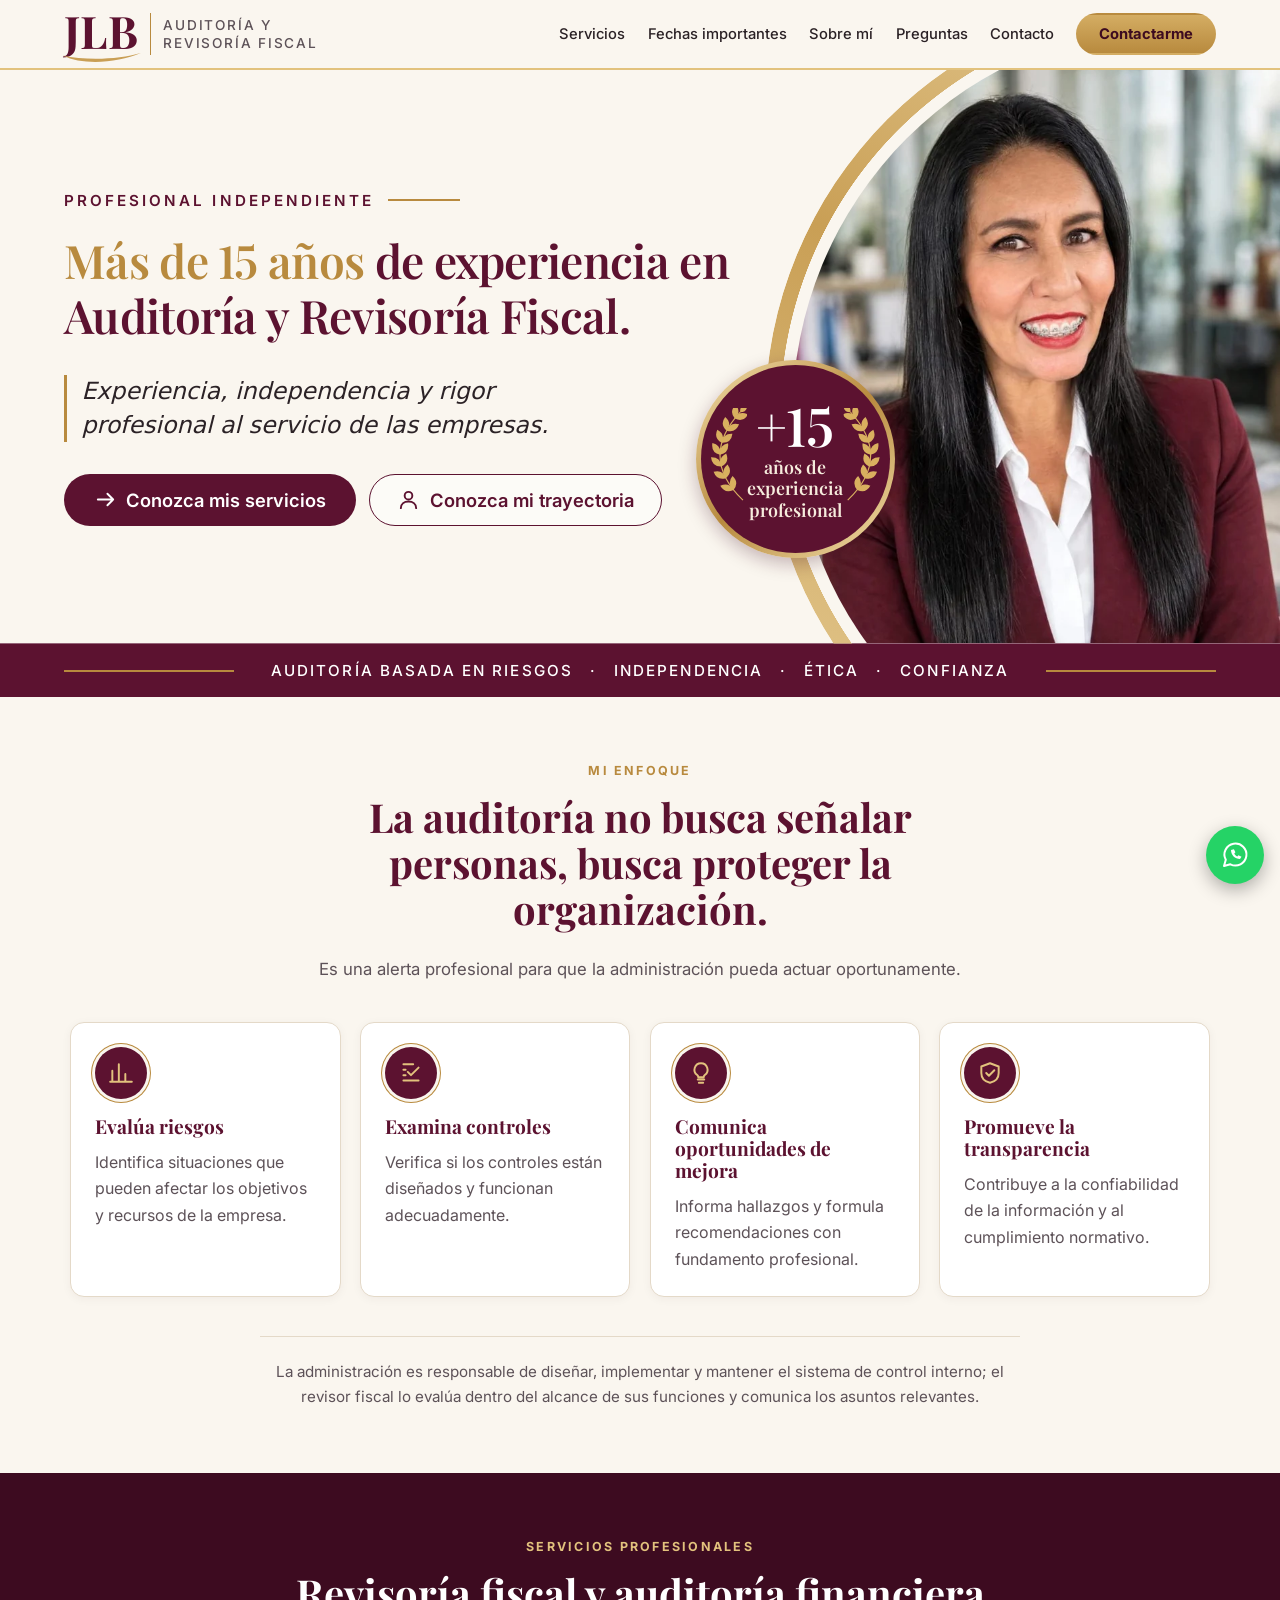
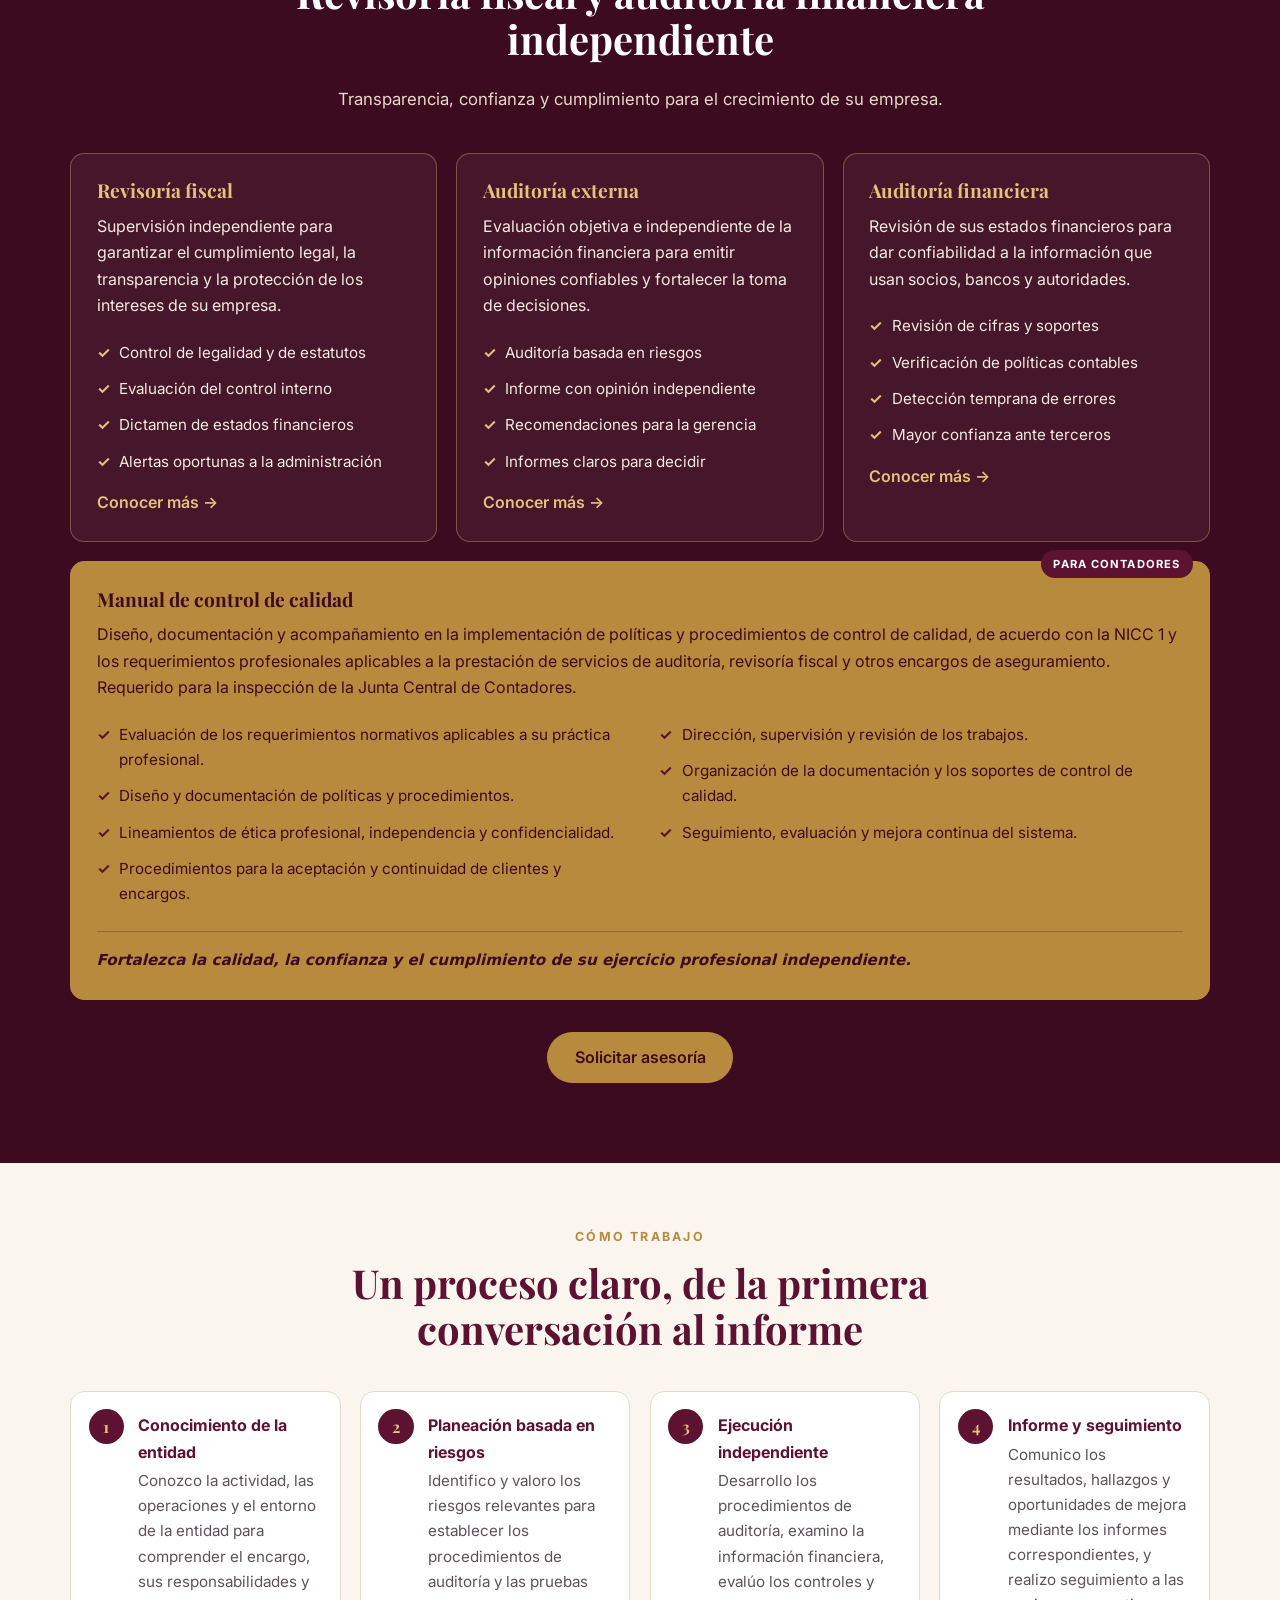
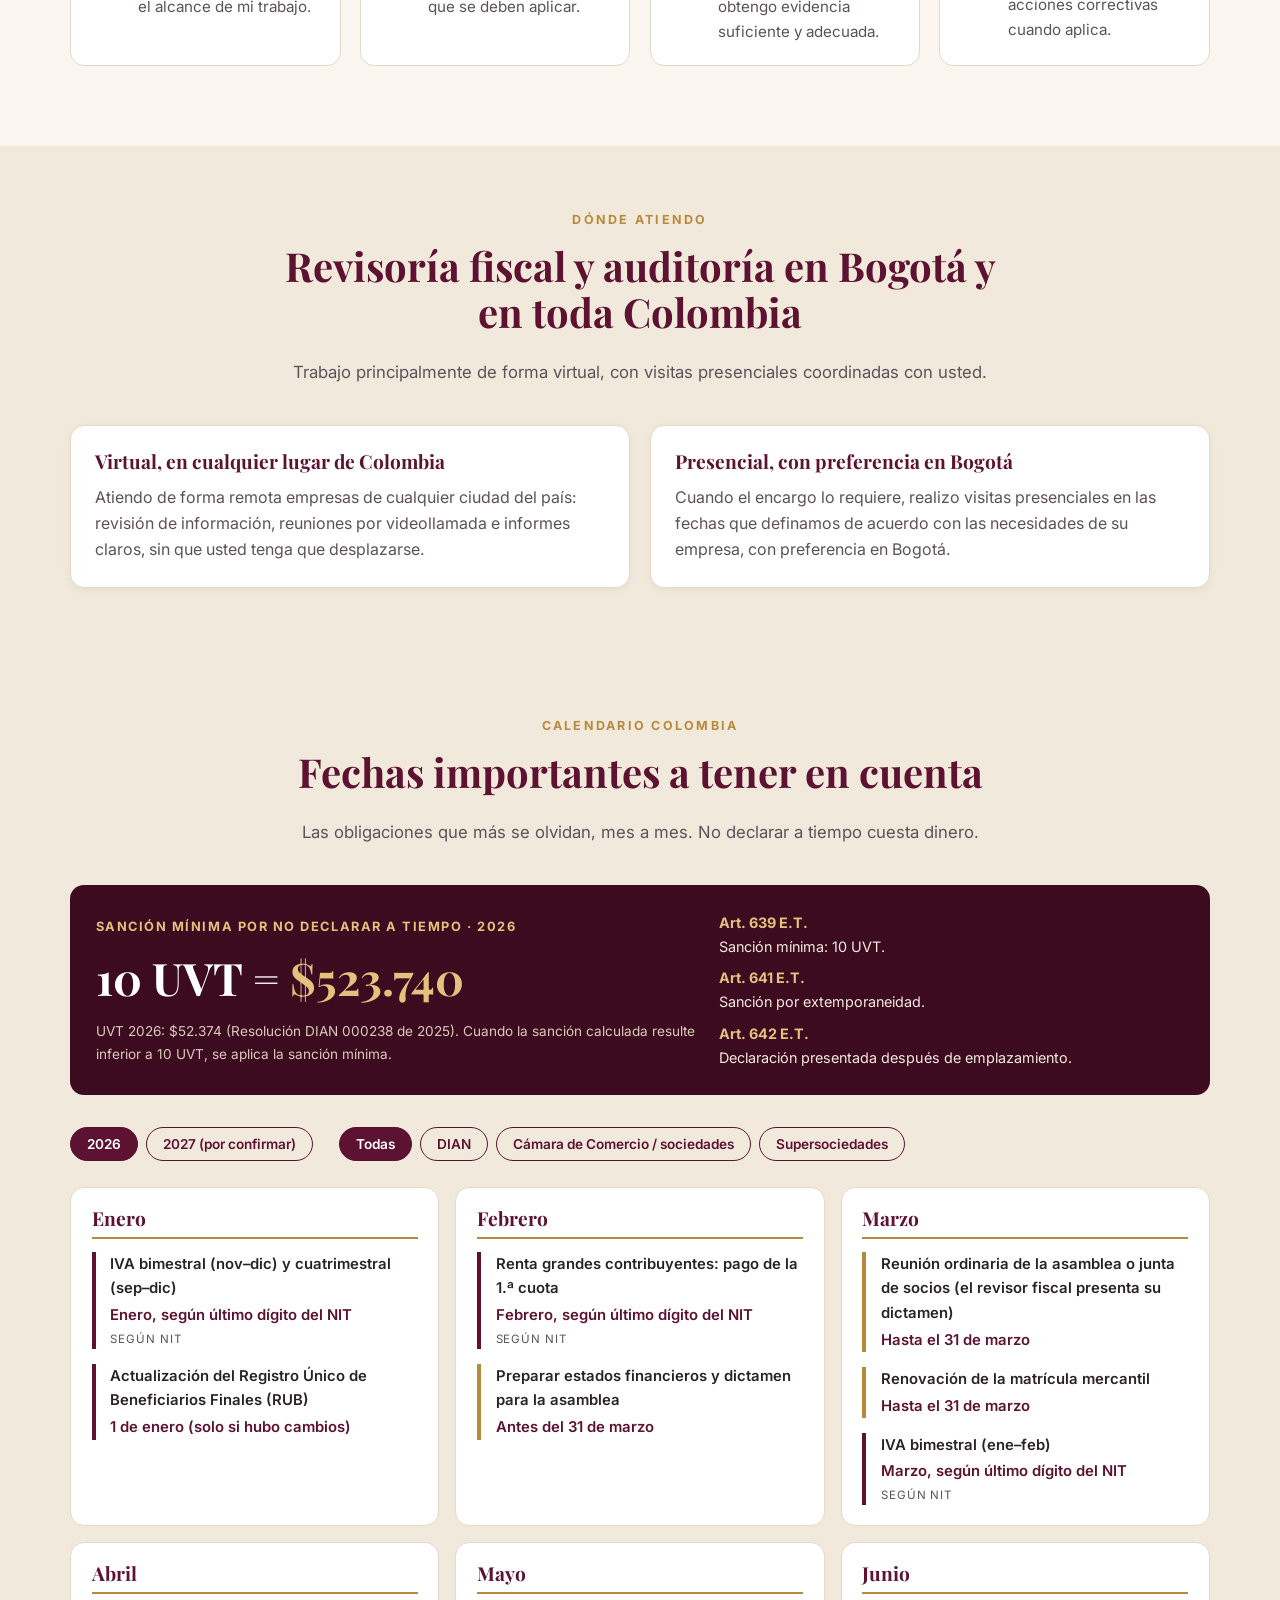
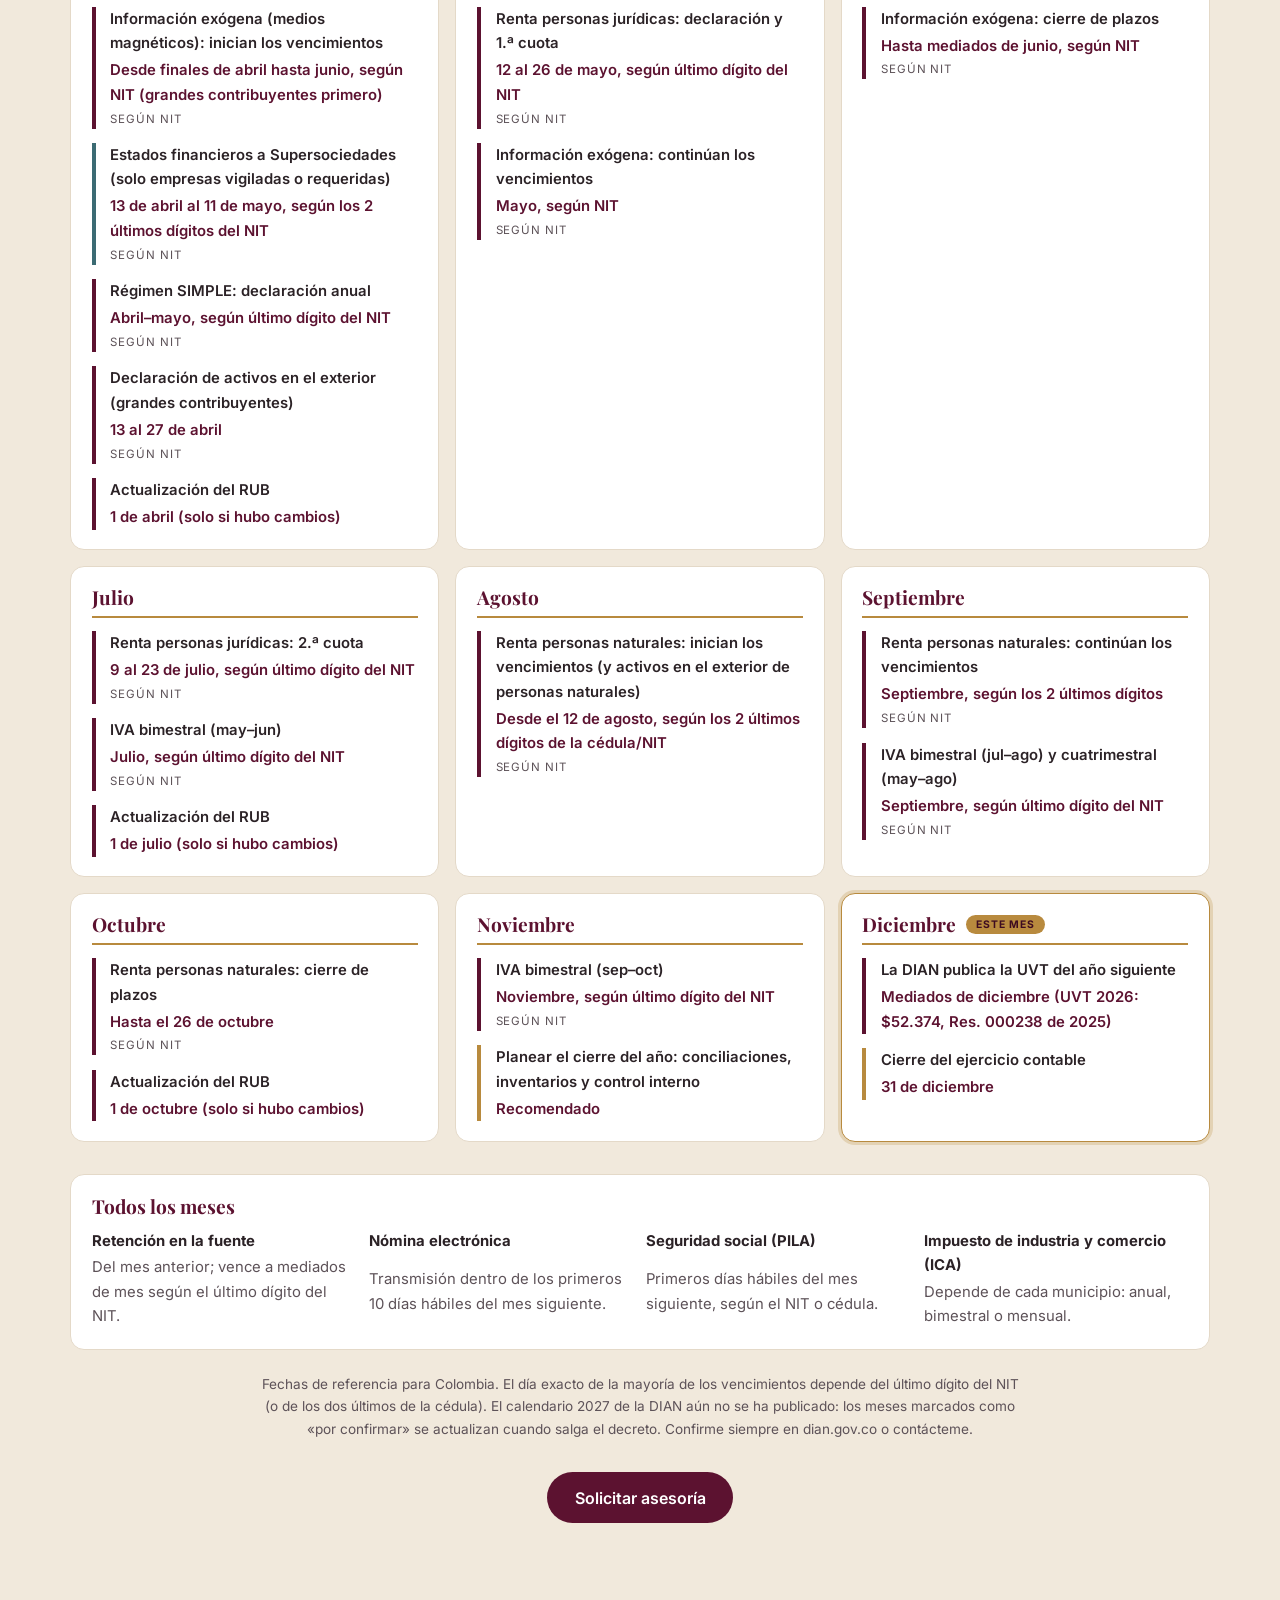
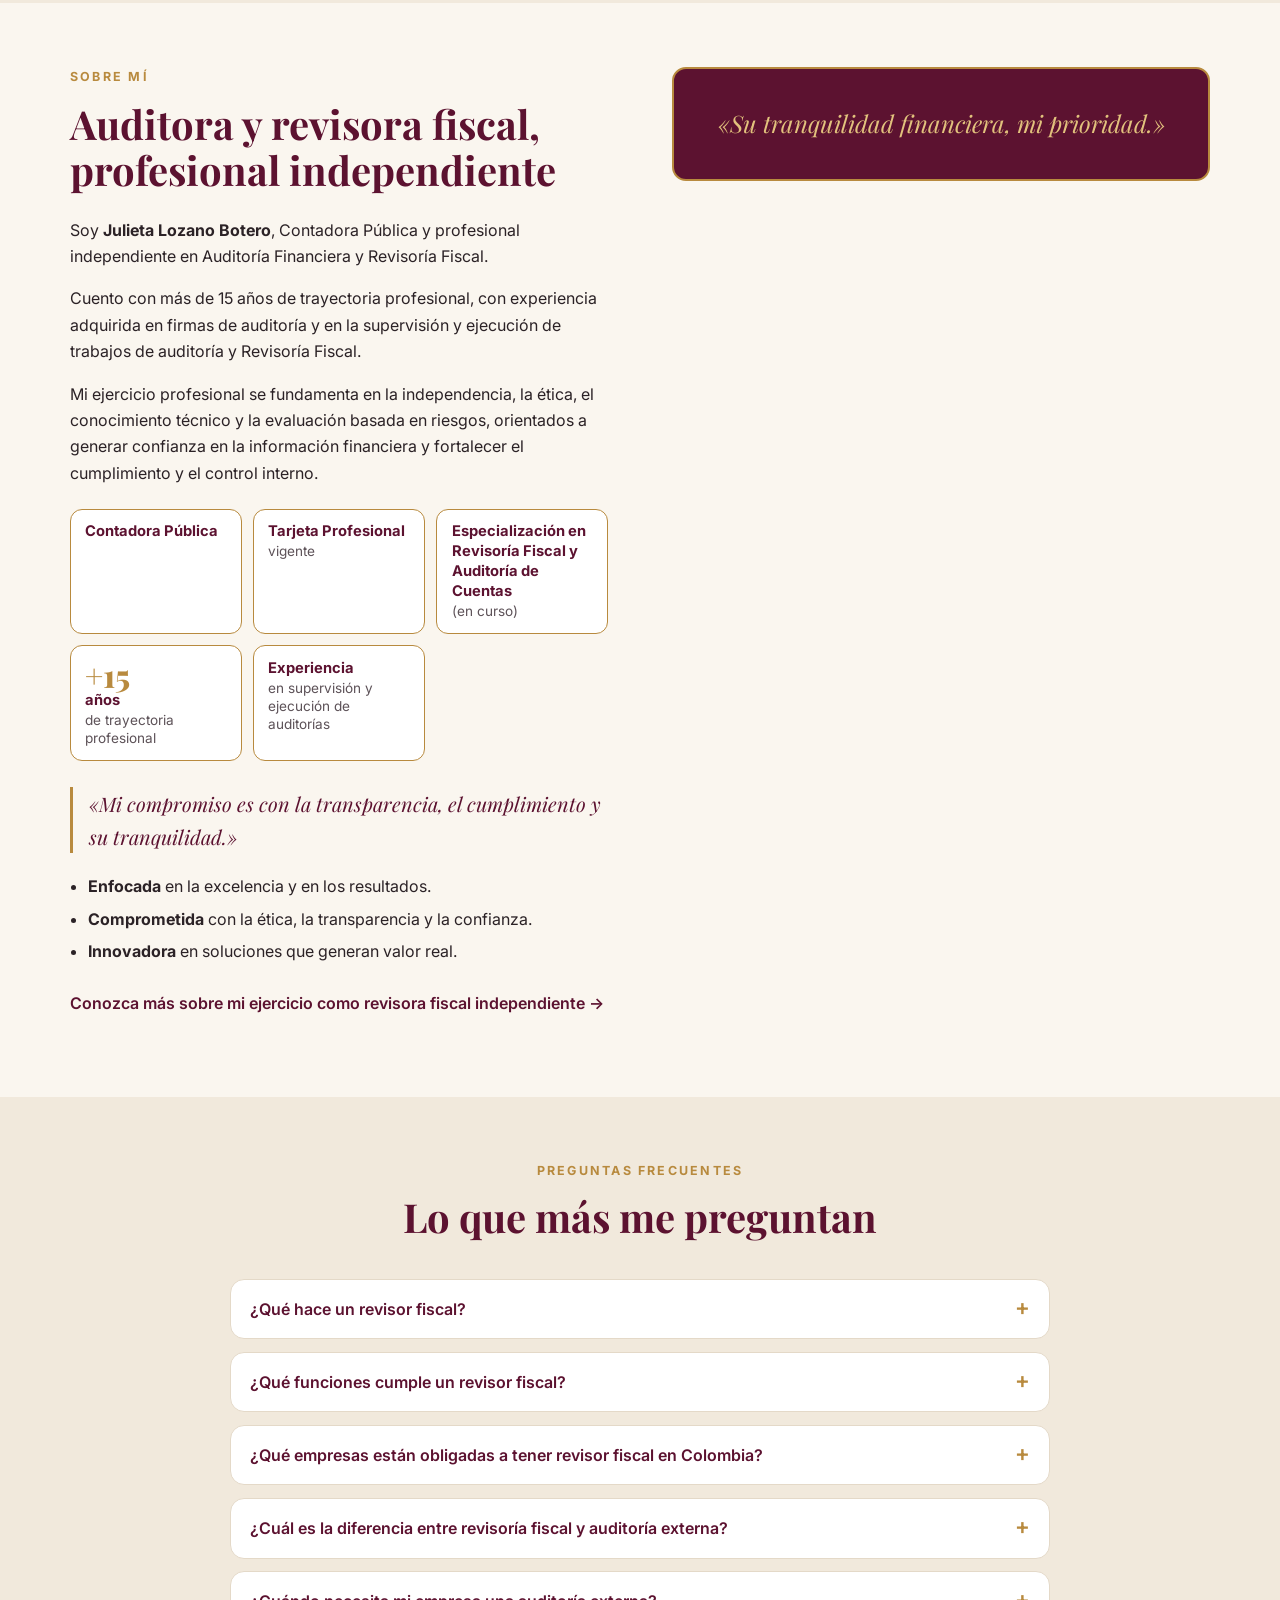
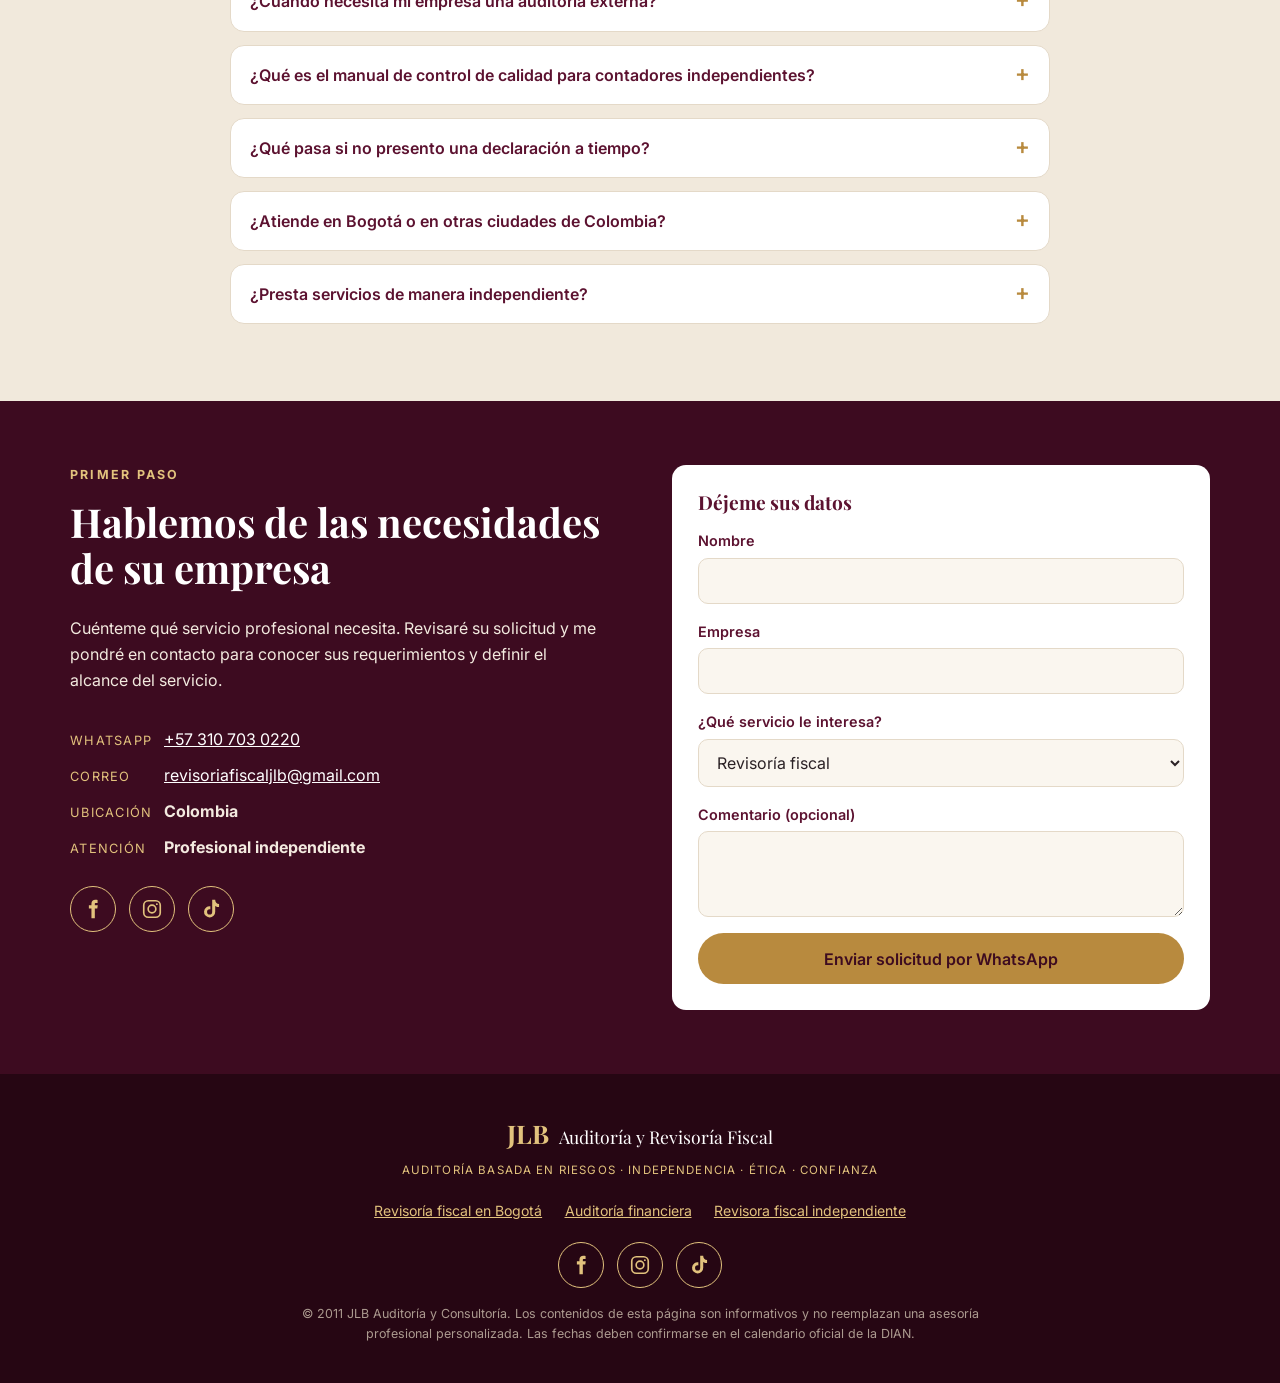
==== commit 425c14c2: "Botones al formulario y nuevo mensaje del WhatsApp flotante Contactarme y Solicitar asesoria llevan " ====
--- a/index.html
+++ b/index.html
@@ -123,8 +123,8 @@
         <a href="#nosotros">Sobre mí</a>
         <a href="#preguntas">Preguntas</a>
         <a href="#contacto">Contacto</a>
-        <!-- Botón WhatsApp: el número se cambia en js/config.js -->
-        <a class="btn btn-dorado btn-menu-cta" data-wa data-boton href="#contacto">Contactarme</a>
+        <!-- Botón Contactarme: lleva al formulario de la sección Contacto -->
+        <a class="btn btn-dorado btn-menu-cta" data-boton href="#form-asesoria">Contactarme</a>
       </nav>
     </div>
   </header>
@@ -273,7 +273,7 @@
           </article>
         </div>
 
-        <p class="centro"><a class="btn btn-dorado" data-wa href="#contacto">Solicitar asesoría</a></p>
+        <p class="centro"><a class="btn btn-dorado" href="#form-asesoria">Solicitar asesoría</a></p>
       </div>
     </section>
 
@@ -365,7 +365,7 @@
         </div>
 
         <p class="aviso" id="fechas-aviso"></p>
-        <p class="centro"><a class="btn btn-vino" data-wa data-wa-msg="Hola Julieta, quiero revisar las fechas y obligaciones de mi empresa." href="#contacto">Solicitar asesoría</a></p>
+        <p class="centro"><a class="btn btn-vino" href="#form-asesoria">Solicitar asesoría</a></p>
       </div>
     </section>
 
@@ -462,7 +462,6 @@
           <h2>Hablemos de las necesidades de su empresa</h2>
           <!-- Frase de la sección Contacto (la frase de inspecciones se retiró a propósito: la marca debe transmitir confianza, no presión) -->
           <p>Cuénteme qué servicio profesional necesita. Revisaré su solicitud y me pondré en contacto para conocer sus requerimientos y definir el alcance del servicio.</p>
-          <a class="btn btn-dorado btn-grande" data-wa data-boton href="#contacto">Contactarme</a>
           <ul class="datos">
             <li><span>WhatsApp</span> <a data-telefono href="#"></a></li>
             <li><span>Correo</span> <a data-email href="#"></a></li>
--- a/css/styles.css
+++ b/css/styles.css
@@ -358,7 +358,7 @@
 .lista-clara li::before { color: var(--dorado); }
 .lista-clara strong { color: var(--vino); }
 
-/* Banda de llamado a la acción (botón de WhatsApp) */
+/* Banda de llamado a la acción (botón que lleva al formulario) */
 .cta-banda { background: var(--vino-oscuro); color: #f3eadf; padding: 3.4rem 0; }
 .cta-banda h2 { color: #fff; }
 .cta-banda p { color: #e6d9c8; }
